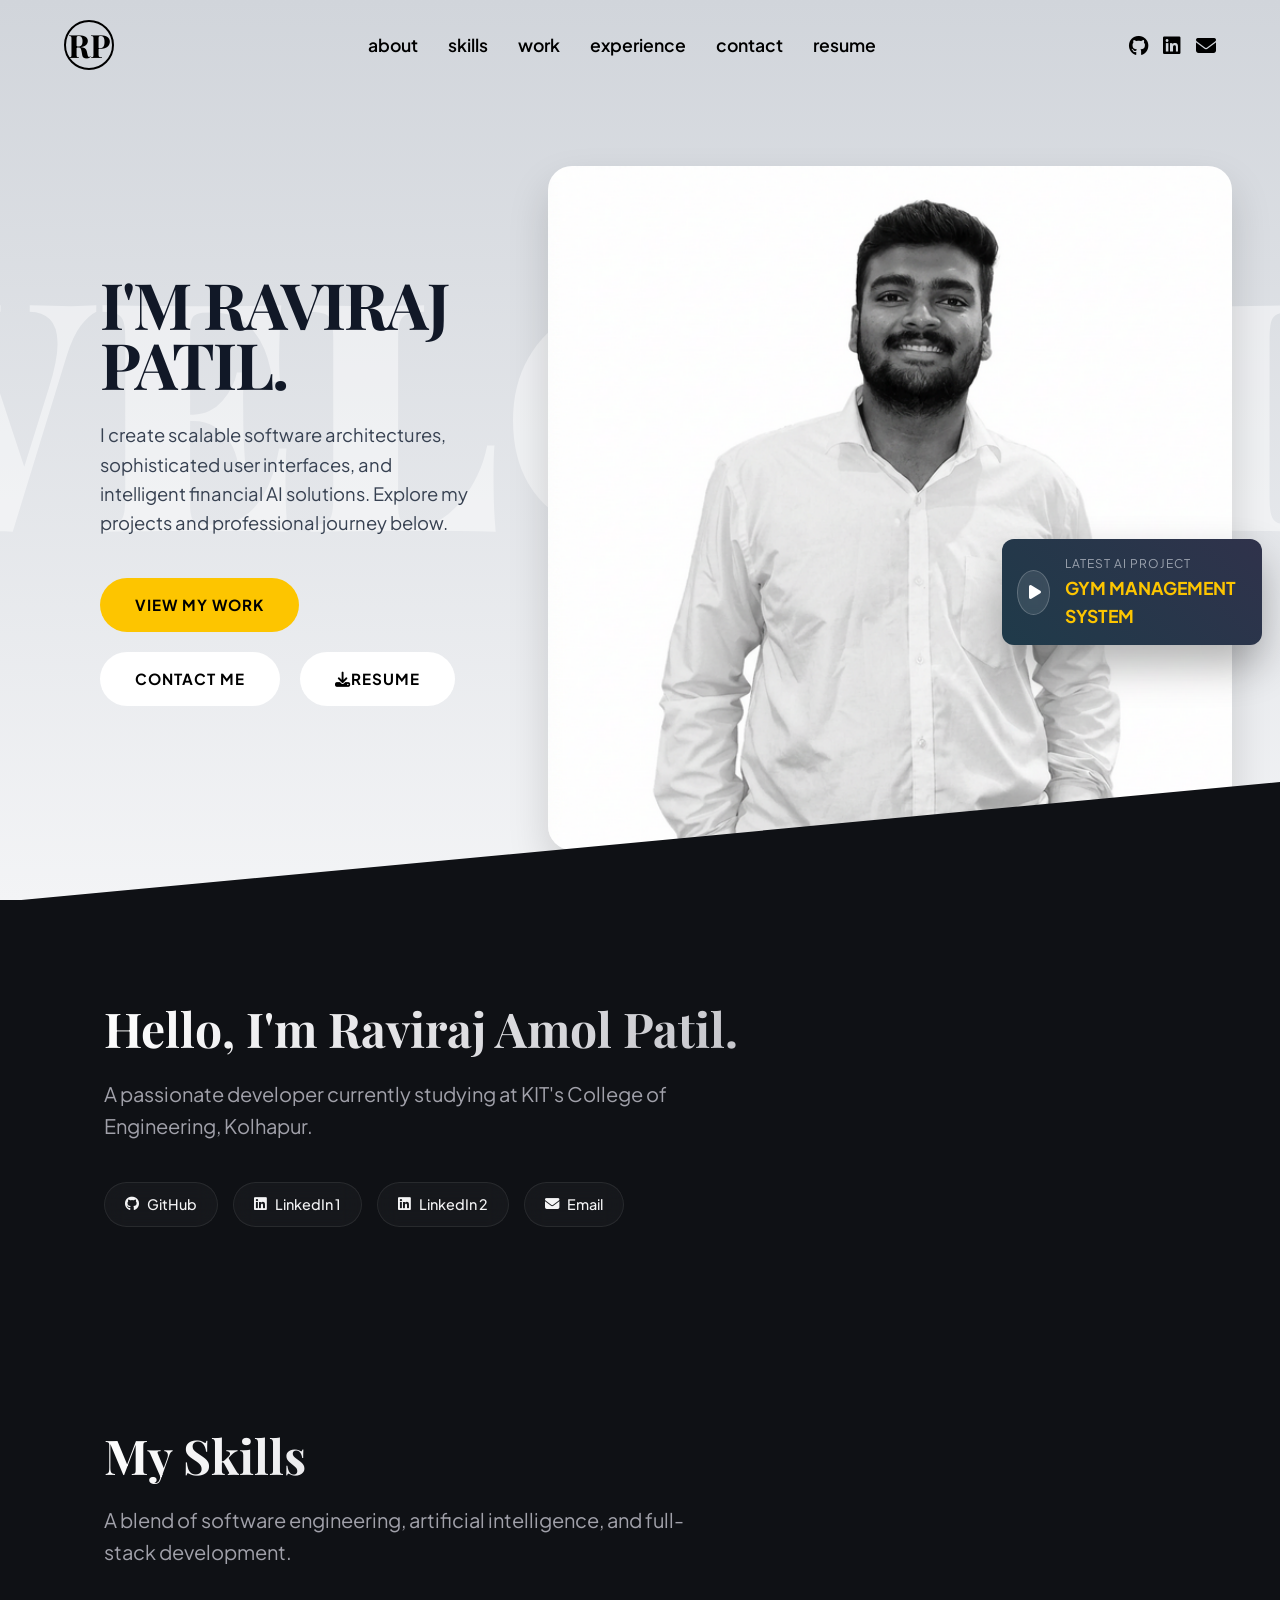
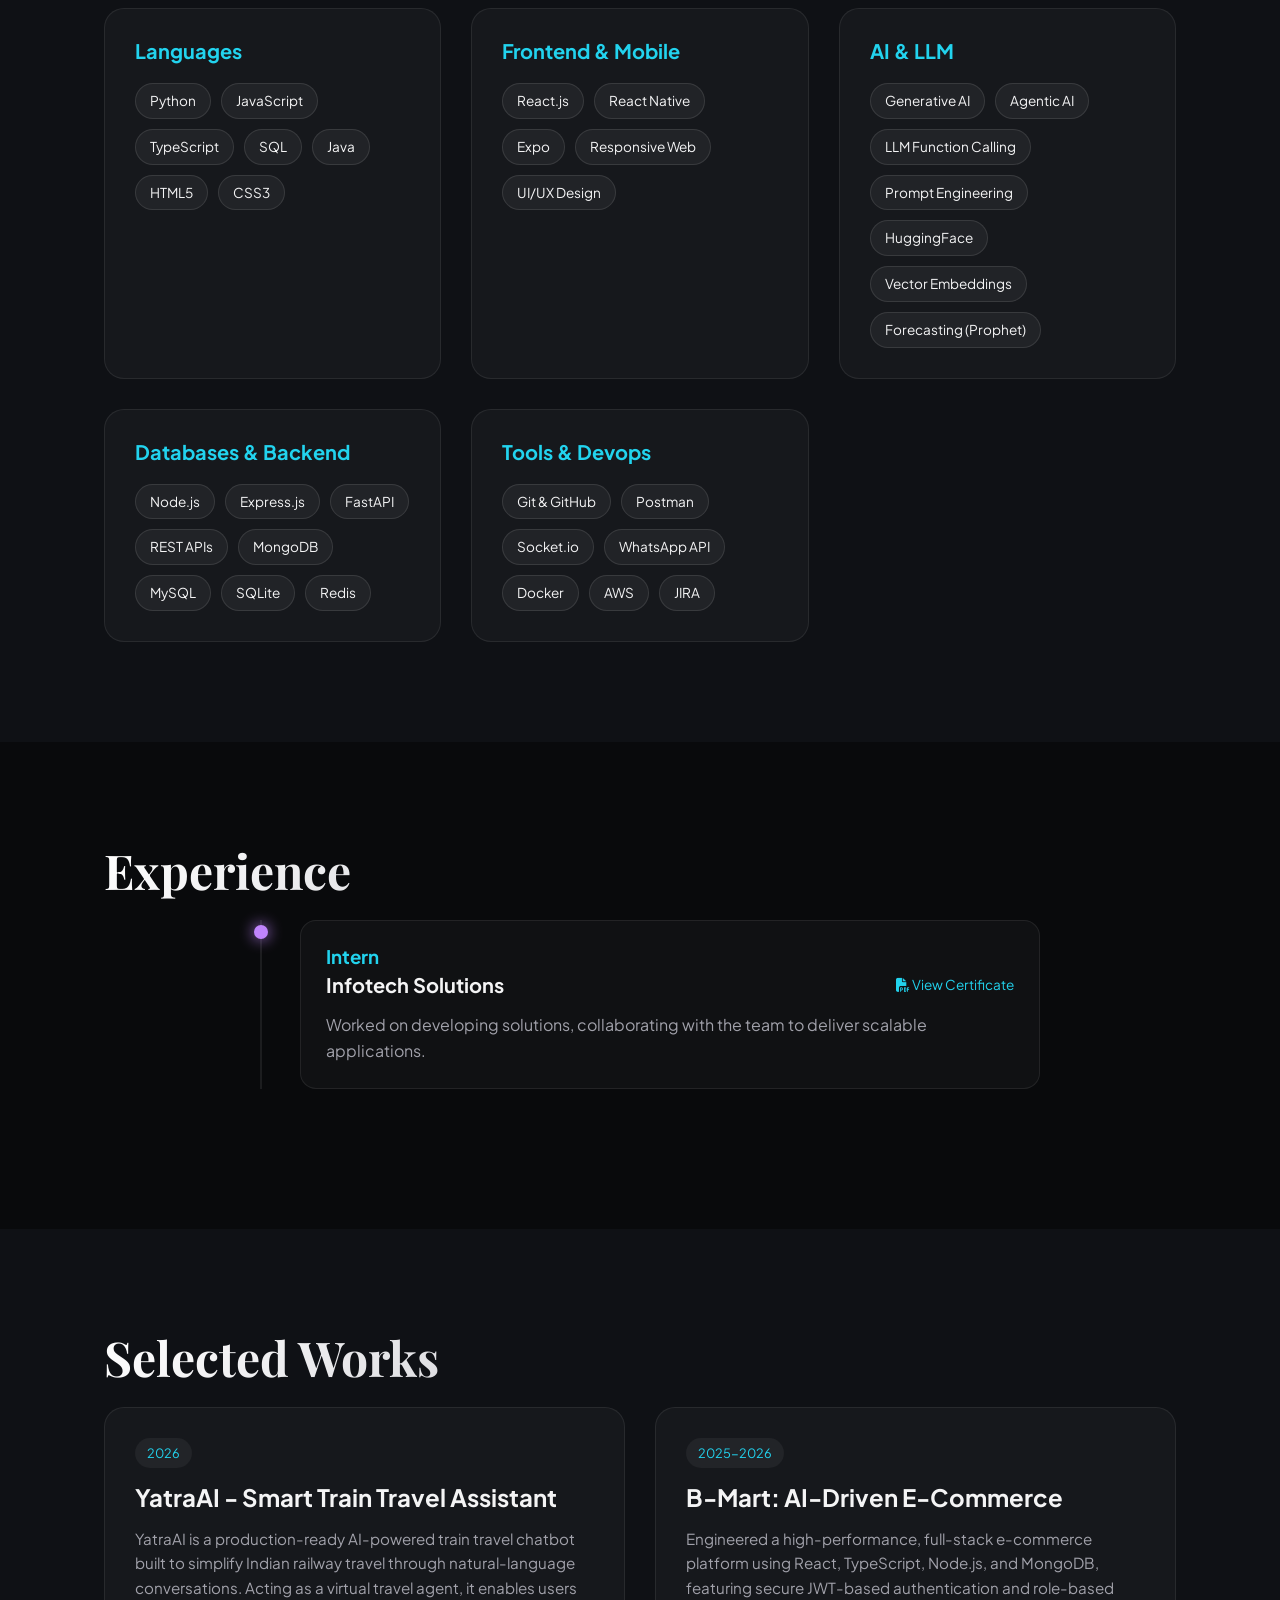
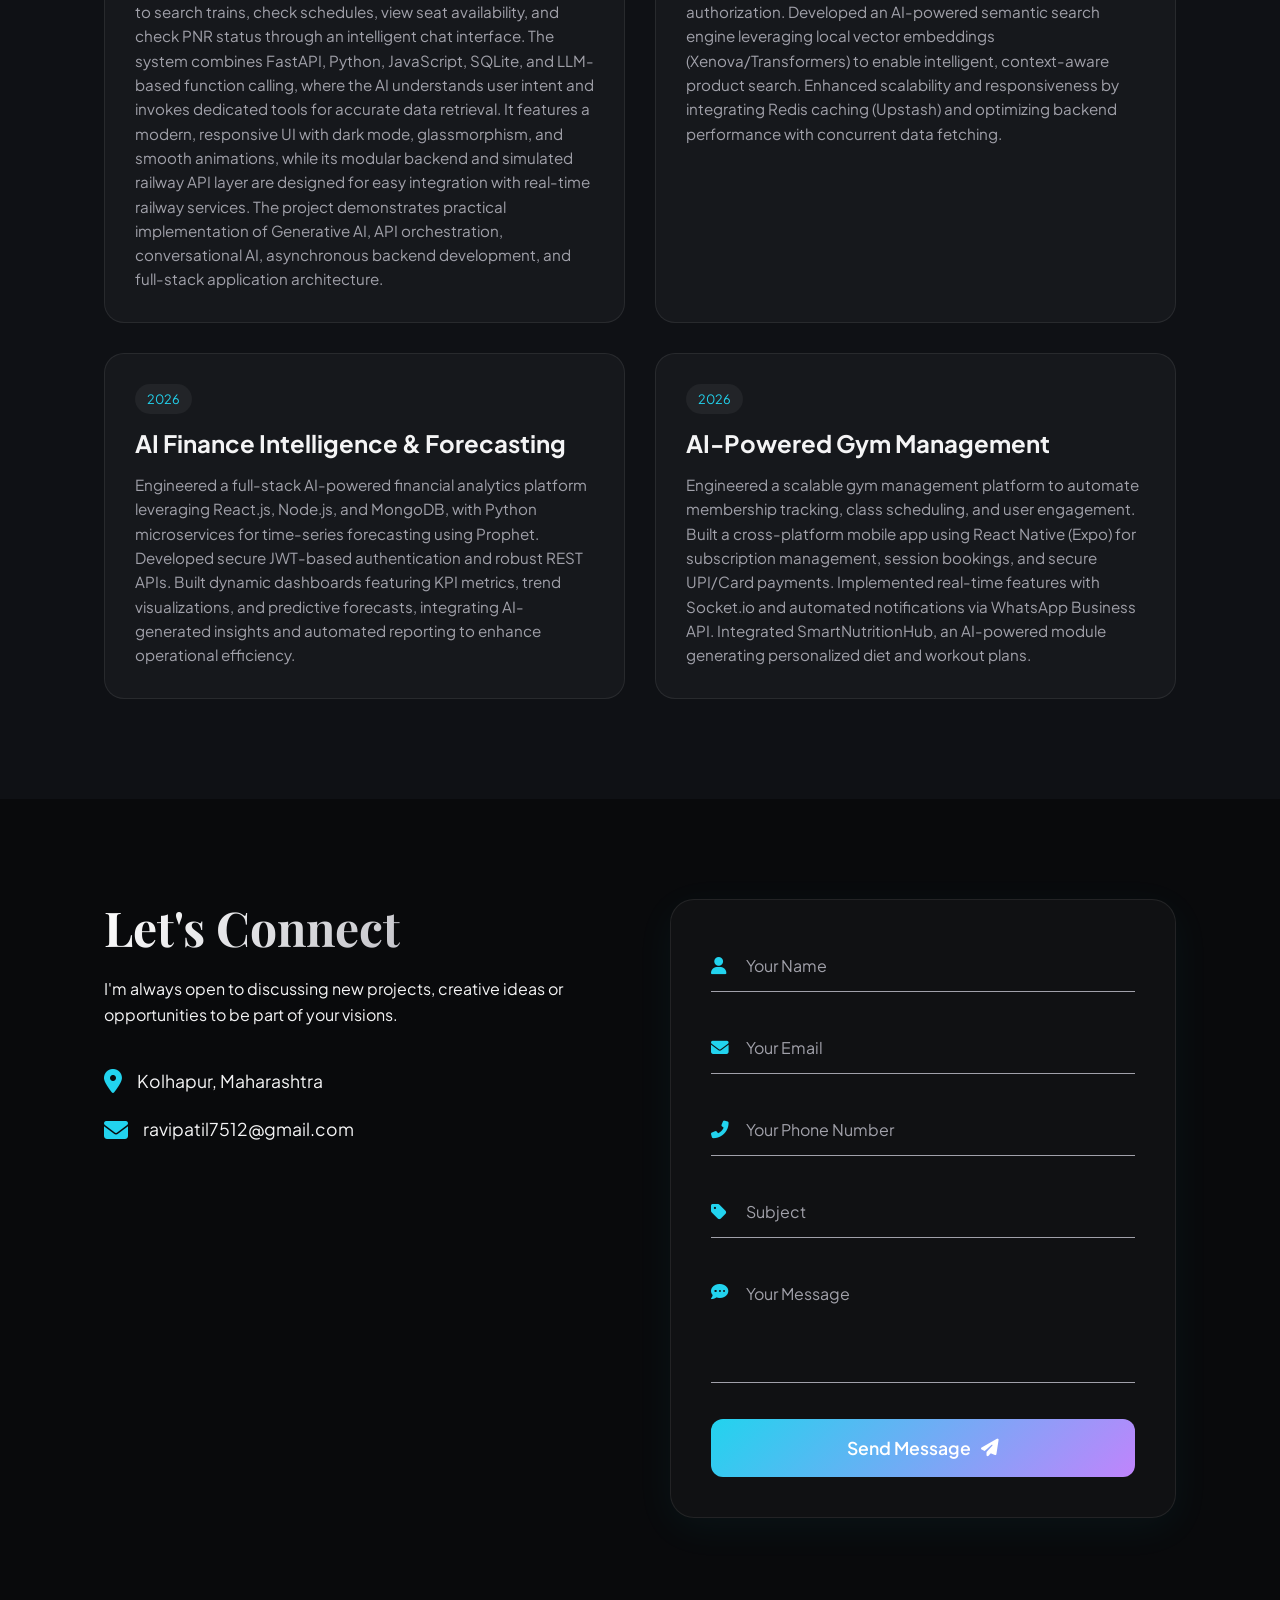
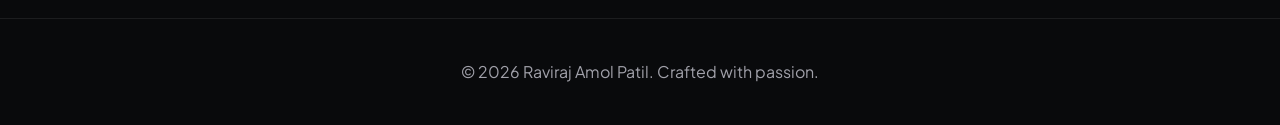
==== frontend/index.html @ 822db937 "Update skills section to align with current project technologies" ====
<!DOCTYPE html>
<html lang="en">

<head>
  <meta charset="UTF-8">
  <meta name="viewport" content="width=device-width, initial-scale=1.0">
  <title>Raviraj Amol Patil | Portfolio</title>

  <link rel="preconnect" href="https://fonts.googleapis.com">
  <link rel="preconnect" href="https://fonts.gstatic.com" crossorigin>
  <link
    href="https://fonts.googleapis.com/css2?family=Playfair+Display:ital,wght@0,400..900;1,400..900&family=Plus+Jakarta+Sans:ital,wght@0,200..800;1,200..800&display=swap"
    rel="stylesheet">
  <link rel="stylesheet" href="https://cdnjs.cloudflare.com/ajax/libs/font-awesome/6.4.0/css/all.min.css">
  <link rel="stylesheet" href="style.css">
</head>

<body>

  <!-- Navigation (Transparent to Dark) -->
  <nav class="navbar">
    <div class="logo">RP</div>
    <ul class="nav-links">
      <li><a href="#about">About</a></li>
      <li><a href="#skills">Skills</a></li>
      <li><a href="#projects">Work</a></li>
      <li><a href="#internships">Experience</a></li>
      <li><a href="#contact">Contact</a></li>
      <li><a href="RESUME latest.pdf" target="_blank" class="nav-resume-btn">Resume</a></li>
    </ul>
    <div class="social-icons-nav">
      <a href="https://github.com/ravipatil-9225" target="_blank"><i class="fab fa-github"></i></a>
      <a href="https://www.linkedin.com/in/ravi-patil-9734242b0/" target="_blank"><i class="fab fa-linkedin"></i></a>
      <a href="https://mail.google.com/mail/?view=cm&fs=1&to=ravipatil7512@gmail.com" target="_blank"><i
          class="fas fa-envelope"></i></a>
    </div>
  </nav>

  <!-- New Redesigned Hero Section -->
  <header class="hero-new" id="about">
    <div class="hero-bg-text">WELCOME</div>

    <div class="hero-content-wrapper">
      <div class="hero-text-content fade-up visible">
        <h1 class="main-title">I'M RAVIRAJ<br>PATIL.</h1>
        <p class="hero-desc">I create scalable software architectures, sophisticated user interfaces, and intelligent
          financial AI solutions. Explore my projects and professional journey below.</p>
        <div class="hero-buttons">
          <a href="#projects" class="btn btn-primary">VIEW MY WORK</a>
          <a href="#contact" class="btn btn-secondary">CONTACT ME</a>
          <a href="RESUME latest.pdf" target="_blank" class="btn btn-secondary"><i class="fas fa-download"></i> RESUME</a>
        </div>
      </div>

      <div class="hero-image-container fade-up visible">
        <div class="hero-portrait-wrapper">
          <img src="assets/hero-bw-cutout.png" alt="Raviraj Patil" class="hero-person">

          <!-- Floating Card -->
          <a href="#projects" class="floating-card">
            <div class="card-bg"></div>
            <div class="play-btn"><i class="fas fa-play"></i></div>
            <div class="card-text">
              <span class="card-subtitle">Latest AI Project</span>
              <span class="card-title">GYM MANAGEMENT SYSTEM</span>
            </div>
          </a>
        </div>
      </div>
    </div>

    <!-- Slanted Bottom Divider Transitioning to Dark Mode -->
    <div class="hero-divider"></div>
  </header>

  <!-- Main Content - Dark Mode -->
  <main class="main-content">

    <!-- Intro Section -->
    <section class="intro section">
      <div class="container">
        <h2 class="section-title">Hello, I'm Raviraj Amol Patil.</h2>
        <p class="section-subtitle">A passionate developer currently studying at KIT's College of Engineering, Kolhapur.
        </p>
        <div class="social-badges">
          <a href="https://github.com/ravipatil-9225" target="_blank" class="badge"><i class="fab fa-github"></i>
            GitHub</a>
          <a href="https://www.linkedin.com/in/ravi-patil-9734242b0/" target="_blank" class="badge"><i
              class="fab fa-linkedin"></i> LinkedIn 1</a>
          <a href="https://www.linkedin.com/in/ravi-patil-5570b3378/" target="_blank" class="badge"><i
              class="fab fa-linkedin"></i> LinkedIn 2</a>
          <a href="https://mail.google.com/mail/?view=cm&fs=1&to=ravipatil7512@gmail.com" target="_blank"
            class="badge"><i class="fas fa-envelope"></i> Email</a>
        </div>
      </div>
    </section>

    <!-- Skills Section -->
    <section id="skills" class="skills section">
      <div class="container">
        <h2 class="section-title">My Skills</h2>
        <p class="section-subtitle">A blend of software engineering, artificial intelligence, and full-stack
          development.</p>
        <div class="skills-grid">

          <div class="skill-category fade-up">
            <h3>Languages</h3>
            <div class="skill-tags">
              <span>Python</span>
              <span>JavaScript</span>
              <span>TypeScript</span>
              <span>SQL</span>
              <span>Java</span>
              <span>HTML5</span>
              <span>CSS3</span>
            </div>
          </div>

          <div class="skill-category fade-up">
            <h3>Frontend & Mobile</h3>
            <div class="skill-tags">
              <span>React.js</span>
              <span>React Native</span>
              <span>Expo</span>
              <span>Responsive Web</span>
              <span>UI/UX Design</span>
            </div>
          </div>

          <div class="skill-category fade-up">
            <h3>AI & LLM</h3>
            <div class="skill-tags">
              <span>Generative AI</span>
              <span>Agentic AI</span>
              <span>LLM Function Calling</span>
              <span>Prompt Engineering</span>
              <span>HuggingFace</span>
              <span>Vector Embeddings</span>
              <span>Forecasting (Prophet)</span>
            </div>
          </div>

          <div class="skill-category fade-up">
            <h3>Databases & Backend</h3>
            <div class="skill-tags">
              <span>Node.js</span>
              <span>Express.js</span>
              <span>FastAPI</span>
              <span>REST APIs</span>
              <span>MongoDB</span>
              <span>MySQL</span>
              <span>SQLite</span>
              <span>Redis</span>
            </div>
          </div>

          <div class="skill-category fade-up">
            <h3>Tools & Devops</h3>
            <div class="skill-tags">
              <span>Git & GitHub</span>
              <span>Postman</span>
              <span>Socket.io</span>
              <span>WhatsApp API</span>
              <span>Docker</span>
              <span>AWS</span>
              <span>JIRA</span>
            </div>
          </div>

        </div>
      </div>
    </section>

    <!-- Experience / Internships Section -->
    <section id="internships" class="internships section bg-darker">
      <div class="container">
        <h2 class="section-title">Experience</h2>
        <div class="timeline">
          <div class="timeline-item">
            <div class="timeline-dot"></div>
            <div class="timeline-content" onclick="window.open('certificate1.pdf', '_blank')" style="cursor: pointer;"
              title="View Certificate">
              <h3>Intern</h3>
              <h4 style="display: flex; justify-content: space-between; align-items: center;">
                Infotech Solutions
                <span style="font-size: 0.85rem; color: var(--accent-cyan); font-weight: normal;"><i
                    class="fas fa-file-pdf"></i> View Certificate</span>
              </h4>
              <p>Worked on developing solutions, collaborating with the team to deliver scalable applications.</p>
            </div>
          </div>
        </div>
      </div>
    </section>

    <!-- Projects Section -->
    <section id="projects" class="projects section">
      <div class="container">
        <h2 class="section-title">Selected Works</h2>
        <div class="project-grid">

          <!-- Project 1 -->
          <a href="https://github.com/ravipatil-9225/Travel-Management-IRSTC" target="_blank" class="project-card fade-up">
            <div class="project-content">
              <span class="project-year">2026</span>
              <h3>YatraAI - Smart Train Travel Assistant</h3>
              <p>YatraAI is a production-ready AI-powered train travel chatbot built to simplify Indian railway travel through natural-language conversations. Acting as a virtual travel agent, it enables users to search trains, check schedules, view seat availability, and check PNR status through an intelligent chat interface. The system combines FastAPI, Python, JavaScript, SQLite, and LLM-based function calling, where the AI understands user intent and invokes dedicated tools for accurate data retrieval. It features a modern, responsive UI with dark mode, glassmorphism, and smooth animations, while its modular backend and simulated railway API layer are designed for easy integration with real-time railway services. The project demonstrates practical implementation of Generative AI, API orchestration, conversational AI, asynchronous backend development, and full-stack application architecture.</p>
            </div>
          </a>

          <!-- Project 2 -->
          <a href="https://github.com/uddhav1001/B-Mart" target="_blank" class="project-card fade-up">
            <div class="project-content">
              <span class="project-year">2025-2026</span>
              <h3>B-Mart: AI-Driven E-Commerce</h3>
              <p>Engineered a high-performance, full-stack e-commerce platform using React, TypeScript, Node.js, and
                MongoDB, featuring secure JWT-based authentication and role-based authorization. Developed an AI-powered
                semantic search engine leveraging local vector embeddings (Xenova/Transformers) to enable intelligent,
                context-aware product search. Enhanced scalability and responsiveness by integrating Redis caching
                (Upstash) and optimizing backend performance with concurrent data fetching.</p>
            </div>
          </a>

          <!-- Project 3 -->
          <a href="https://github.com/uddhav1001/AI-Finance-Intelligence-Revenue-Forecasting-Platform" target="_blank" class="project-card fade-up">
            <div class="project-content">
              <span class="project-year">2026</span>
              <h3>AI Finance Intelligence & Forecasting</h3>
              <p>Engineered a full-stack AI-powered financial analytics platform leveraging React.js, Node.js, and
                MongoDB, with Python microservices for time-series forecasting using Prophet. Developed secure JWT-based
                authentication and robust REST APIs. Built dynamic dashboards featuring KPI metrics, trend
                visualizations, and predictive forecasts, integrating AI-generated insights and automated reporting to
                enhance operational efficiency.</p>
            </div>
          </a>

          <!-- Project 4 -->
          <a href="https://github.com/ravipatil-9225/gymwebsite" target="_blank" class="project-card fade-up">
            <div class="project-content">
              <span class="project-year">2026</span>
              <h3>AI-Powered Gym Management</h3>
              <p>Engineered a scalable gym management platform to automate membership tracking, class scheduling, and
                user engagement. Built a cross-platform mobile app using React Native (Expo) for subscription
                management, session bookings, and secure UPI/Card payments. Implemented real-time features with
                Socket.io and automated notifications via WhatsApp Business API. Integrated SmartNutritionHub, an
                AI-powered module generating personalized diet and workout plans.</p>
            </div>
          </a>

        </div>
      </div>
    </section>

    <!-- Contact Section -->
    <section id="contact" class="contact section bg-darker">
      <div class="container">
        <div class="contact-wrapper">
          <div class="contact-info">
            <h2 class="section-title">Let's Connect</h2>
            <p>I'm always open to discussing new projects, creative ideas or opportunities to be part of your visions.
            </p>

            <div class="contact-details">
              <div class="detail-item">
                <i class="fas fa-map-marker-alt"></i>
                <span>Kolhapur, Maharashtra</span>
              </div>
              <div class="detail-item">
                <i class="fas fa-envelope"></i>
                <a href="https://mail.google.com/mail/?view=cm&fs=1&to=ravipatil7512@gmail.com"
                  target="_blank">ravipatil7512@gmail.com</a>
              </div>
            </div>
          </div>

          <div class="contact-form-container">
            <form id="contactForm" class="glass-form">
              <div class="input-group">
                <i class="fas fa-user input-icon"></i>
                <input type="text" id="name" name="name" required placeholder="Your Name">
                <label for="name">Your Name</label>
              </div>
              <div class="input-group">
                <i class="fas fa-envelope input-icon"></i>
                <input type="email" id="email" name="email" required placeholder="Your Email">
                <label for="email">Your Email</label>
              </div>
              <div class="input-group">
                <i class="fas fa-phone-alt input-icon"></i>
                <input type="tel" id="phone" name="phone" required placeholder="Your Phone Number">
                <label for="phone">Your Phone Number</label>
              </div>
              <div class="input-group">
                <i class="fas fa-tag input-icon"></i>
                <input type="text" id="subject" name="subject" required placeholder="Subject">
                <label for="subject">Subject</label>
              </div>
              <div class="input-group">
                <i class="fas fa-comment-dots input-icon" style="top: 15px; transform: none;"></i>
                <textarea id="message" name="message" rows="4" required placeholder="Your Message"></textarea>
                <label for="message">Your Message</label>
              </div>
              <!-- 
              <div class="input-group" style="padding-top: 10px;">
                <i class="fas fa-paperclip input-icon" style="top: 25px;"></i>
                <input type="file" id="attachment" name="attachment" accept=".pdf,.doc,.docx" style="padding-top: 5px; cursor: pointer;">
                <label for="attachment" style="opacity: 1; top: -10px; font-size: 0.85rem; color: var(--accent-cyan);">Attach Resume / Document (Optional)</label>
              </div>
              -->
              <button type="submit" class="submit-btn" id="submitBtn">
                <span>Send Message</span>
                <i class="fas fa-paper-plane"></i>
              </button>
              <div id="formStatus" class="form-status"></div>
            </form>
          </div>
        </div>
      </div>
    </section>

  </main>

  <footer class="footer">
    <div class="container text-center">
      <p>&copy; 2026 Raviraj Amol Patil. Crafted with passion.</p>
    </div>
  </footer>

  <script src="script.js"></script>
</body>

</html>
---- frontend/style.css ----
/* Variables & Theming */
:root {
  --bg-dark: #0f1115;
  --bg-darker: #090a0c;
  --text-light: #f4f4f5;
  --text-muted: #a1a1aa;
  --accent-cyan: #22d3ee;
  --accent-purple: #c084fc;
  --glass-bg: rgba(255, 255, 255, 0.03);
  --glass-border: rgba(255, 255, 255, 0.08);

  --font-logo: 'Playfair Display', serif;
  --font-body: 'Plus Jakarta Sans', sans-serif;
  --accent-yellow: #fdc500;
}

* {
  margin: 0;
  padding: 0;
  box-sizing: border-box;
}

html {
  scroll-behavior: smooth;
}

body {
  font-family: var(--font-body);
  background-color: var(--bg-dark);
  /* Ensure background is dark after hero */
  color: var(--text-light);
  overflow-x: hidden;
  line-height: 1.6;
}

/* Typography */
h1,
h2,
h3,
h4,
h5,
h6 {
  font-weight: 700;
  line-height: 1.2;
}

a {
  text-decoration: none;
  color: inherit;
}

.container {
  max-width: 1200px;
  margin: 0 auto;
  padding: 0 5%;
}

.section {
  padding: 100px 0;
}

.section-title {
  font-family: var(--font-logo);
  font-size: 3rem;
  margin-bottom: 20px;
  background: linear-gradient(135deg, #fff 0%, #a1a1aa 100%);
  background-clip: text;
  -webkit-background-clip: text;
  -webkit-text-fill-color: transparent;
}

.section-subtitle {
  font-size: 1.25rem;
  color: var(--text-muted);
  max-width: 600px;
  margin-bottom: 40px;
}

/* Navbar */
.navbar {
  position: fixed;
  top: 0;
  width: 100%;
  display: flex;
  justify-content: space-between;
  align-items: center;
  padding: 20px 5%;
  background: transparent;
  z-index: 1000;
  transition: all 0.3s ease;
}

.navbar.dark-nav {
  background: rgba(15, 17, 21, 0.9);
  backdrop-filter: blur(10px);
  border-bottom: 1px solid var(--glass-border);
}

.navbar.dark-nav * {
  color: var(--text-light) !important;
}

.logo {
  font-family: var(--font-logo);
  font-size: 2rem;
  font-weight: 700;
  color: #000;
  display: flex;
  align-items: center;
  justify-content: center;
  width: 50px;
  height: 50px;
  border-radius: 50%;
  border: 2px solid #000;
  transition: all 0.3s ease;
}

.navbar.dark-nav .logo {
  border-color: #fff;
}

.nav-links {
  display: flex;
  list-style: none;
  gap: 30px;
}

.nav-links li a {
  color: #000;
  font-weight: 600;
  text-transform: lowercase;
  font-size: 1.1rem;
  position: relative;
  transition: color 0.3s;
}

.nav-links li a::after {
  content: '';
  position: absolute;
  width: 0;
  height: 2px;
  bottom: -5px;
  left: 0;
  background-color: var(--accent-cyan);
  transition: width 0.3s ease;
}

.nav-links li a:hover::after {
  width: 100%;
}

.social-icons-nav {
  display: flex;
  gap: 15px;
}

.social-icons-nav a {
  color: #000;
  font-size: 1.25rem;
  transition: transform 0.3s, color 0.3s;
}

.social-icons-nav a:hover {
  transform: translateY(-3px);
  color: var(--accent-cyan);
}

/* New Redesigned Hero Section */
.hero-new {
  position: relative;
  min-height: 100vh;
  width: 100%;
  background: linear-gradient(to bottom, #d1d5db, #f3f4f6);
  overflow: hidden;
  display: flex;
  align-items: center;
  justify-content: center;
  padding-top: 80px;
}

.hero-bg-text {
  position: absolute;
  top: 50%;
  left: 50%;
  transform: translate(-50%, -60%);
  font-size: clamp(8rem, 25vw, 25rem);
  font-weight: 900;
  color: rgba(255, 255, 255, 0.45);
  font-family: var(--font-logo);
  white-space: nowrap;
  z-index: 1;
  pointer-events: none;
  user-select: none;
}

.hero-content-wrapper {
  position: relative;
  z-index: 2;
  display: flex;
  align-items: center;
  justify-content: space-between;
  max-width: 1200px;
  width: 100%;
  margin: 0 auto;
  min-height: 80vh;
}

.hero-text-content {
  flex: 1;
  max-width: 500px;
  padding: 0 5%;
  position: relative;
  z-index: 4;
}

.main-title {
  font-family: var(--font-logo);
  font-size: clamp(3rem, 5vw, 5.5rem);
  color: #111827;
  line-height: 0.95;
  margin-bottom: 25px;
  letter-spacing: -2px;
}

.hero-desc {
  font-size: 1.15rem;
  color: #374151;
  margin-bottom: 40px;
  line-height: 1.6;
}

.hero-buttons {
  display: flex;
  gap: 20px;
  flex-wrap: wrap;
}

.btn {
  padding: 15px 35px;
  border-radius: 30px;
  font-weight: 700;
  font-size: 0.95rem;
  text-transform: uppercase;
  letter-spacing: 1px;
  transition: all 0.3s ease;
  cursor: pointer;
  display: inline-flex;
  align-items: center;
  justify-content: center;
}

.btn-primary {
  background: var(--accent-yellow);
  color: #000;
  border: none;
}

.btn-primary:hover {
  transform: translateY(-3px);
  box-shadow: 0 10px 20px rgba(253, 197, 0, 0.3);
}

.btn-secondary {
  background: #fff;
  color: #000;
  border: none;
}

.btn-secondary:hover {
  transform: translateY(-3px);
  box-shadow: 0 10px 20px rgba(0, 0, 0, 0.1);
}

.hero-image-container {
  flex: 1;
  position: relative;
  height: 80vh;
  display: flex;
  align-items: flex-end;
  justify-content: center;
}

.hero-person {
  height: 100%;
  width: auto;
  object-fit: contain;
  border-radius: 24px;
  box-shadow: 0 20px 40px rgba(0, 0, 0, 0.15);
  display: block;
}

.hero-portrait-wrapper {
  position: relative;
  height: 95%;
  display: flex;
  align-items: flex-end;
  justify-content: center;
}

/* Floating Card */
.floating-card {
  position: absolute;
  right: -30px;
  bottom: 30%;
  background: #1f2937;
  border-radius: 12px;
  padding: 15px 20px 15px 15px;
  display: flex;
  align-items: center;
  gap: 15px;
  color: #fff;
  box-shadow: 0 20px 40px rgba(0, 0, 0, 0.3);
  transition: all 0.3s ease;
  overflow: hidden;
  z-index: 5;
  max-width: 260px;
}

.floating-card:hover {
  transform: scale(1.05) translateX(5px);
}

.card-bg {
  position: absolute;
  top: 0;
  left: 0;
  right: 0;
  bottom: 0;
  background: linear-gradient(45deg, rgba(34, 211, 238, 0.1), rgba(192, 132, 252, 0.1));
  z-index: -1;
}

.play-btn {
  width: 45px;
  height: 45px;
  background: rgba(255, 255, 255, 0.1);
  border-radius: 50%;
  display: flex;
  align-items: center;
  justify-content: center;
  backdrop-filter: blur(5px);
  border: 1px solid rgba(255, 255, 255, 0.2);
}

.play-btn i {
  color: #fff;
  font-size: 16px;
  margin-left: 3px;
}

.card-text {
  display: flex;
  flex-direction: column;
}

.card-subtitle {
  font-size: 0.75rem;
  color: #9ca3af;
  text-transform: uppercase;
  letter-spacing: 1px;
}

.card-title {
  font-size: 1.1rem;
  font-weight: 700;
  color: var(--accent-yellow);
}

/* Slanted Divider Transition to Dark Mode */
.hero-divider {
  position: absolute;
  bottom: -2px;
  /* Pull down slightly to hide seam */
  left: 0;
  width: 100%;
  height: 150px;
  background: var(--bg-dark);
  clip-path: polygon(0 100%, 100% 20%, 100% 100%);
  z-index: 10;
}

/* Main Content Area */
.main-content {
  background: var(--bg-dark);
  position: relative;
  z-index: 10;
}

.bg-darker {
  background: var(--bg-darker);
}

/* Badges */
.social-badges {
  display: flex;
  flex-wrap: wrap;
  gap: 15px;
  margin-top: 30px;
}

.badge {
  display: inline-flex;
  align-items: center;
  gap: 8px;
  padding: 10px 20px;
  background: var(--glass-bg);
  border: 1px solid var(--glass-border);
  border-radius: 30px;
  font-size: 0.9rem;
  font-weight: 500;
  transition: all 0.3s ease;
  backdrop-filter: blur(10px);
}

.badge:hover {
  background: rgba(255, 255, 255, 0.1);
  transform: translateY(-3px);
  border-color: var(--accent-cyan);
  box-shadow: 0 10px 20px rgba(34, 211, 238, 0.1);
}

/* Skills Section */
.skills-grid {
  display: grid;
  grid-template-columns: repeat(auto-fill, minmax(250px, 1fr));
  gap: 30px;
}

.skill-category {
  background: var(--glass-bg);
  border: 1px solid var(--glass-border);
  padding: 30px;
  border-radius: 20px;
  transition: all 0.3s ease;
}

.skill-category:hover {
  transform: translateY(-5px);
  border-color: var(--accent-cyan);
  box-shadow: 0 10px 30px rgba(34, 211, 238, 0.1);
}

.skill-category h3 {
  font-size: 1.25rem;
  color: var(--accent-cyan);
  margin-bottom: 20px;
}

.skill-tags {
  display: flex;
  flex-wrap: wrap;
  gap: 10px;
}

.skill-tags span {
  background: rgba(255, 255, 255, 0.05);
  border: 1px solid rgba(255, 255, 255, 0.1);
  padding: 6px 14px;
  border-radius: 20px;
  font-size: 0.85rem;
  color: var(--text-light);
  transition: all 0.3s ease;
}

.skill-tags span:hover {
  background: var(--accent-cyan);
  color: #000;
  border-color: var(--accent-cyan);
}

/* Timeline */
.timeline {
  position: relative;
  max-width: 800px;
  margin: 0 auto;
}

.timeline::before {
  content: '';
  position: absolute;
  top: 0;
  bottom: 0;
  left: 20px;
  width: 2px;
  background: var(--glass-border);
}

.timeline-item {
  position: relative;
  margin-bottom: 40px;
  padding-left: 60px;
}

.timeline-dot {
  position: absolute;
  top: 5px;
  left: 14px;
  width: 14px;
  height: 14px;
  border-radius: 50%;
  background: var(--accent-purple);
  box-shadow: 0 0 15px var(--accent-purple);
}

.timeline-content {
  background: var(--glass-bg);
  border: 1px solid var(--glass-border);
  padding: 25px;
  border-radius: 16px;
  transition: transform 0.3s ease;
}

.timeline-content:hover {
  transform: translateX(10px);
  border-color: var(--accent-purple);
}

.timeline-content h3 {
  color: var(--accent-cyan);
  margin-bottom: 5px;
}

.timeline-content h4 {
  color: var(--text-light);
  margin-bottom: 15px;
  font-size: 1.25rem;
}

.timeline-content p {
  color: var(--text-muted);
}

/* Project Grid */
.project-grid {
  display: grid;
  grid-template-columns: repeat(auto-fill, minmax(350px, 1fr));
  gap: 30px;
}

.project-card {
  display: block;
  background: var(--glass-bg);
  border: 1px solid var(--glass-border);
  border-radius: 20px;
  padding: 30px;
  transition: all 0.4s ease;
  cursor: pointer;
  position: relative;
  overflow: hidden;
}

.project-card::before {
  content: '';
  position: absolute;
  top: 0;
  left: 0;
  width: 100%;
  height: 100%;
  background: radial-gradient(circle at top right, rgba(34, 211, 238, 0.1), transparent 50%);
  opacity: 0;
  transition: opacity 0.4s ease;
}

.project-card:hover {
  transform: translateY(-10px);
  border-color: var(--accent-cyan);
  box-shadow: 0 20px 40px rgba(0, 0, 0, 0.3);
}

.project-card:hover::before {
  opacity: 1;
}

.project-year {
  display: inline-block;
  padding: 5px 12px;
  background: rgba(255, 255, 255, 0.05);
  border-radius: 20px;
  font-size: 0.8rem;
  color: var(--accent-cyan);
  margin-bottom: 15px;
}

.project-card h3 {
  font-size: 1.5rem;
  margin-bottom: 15px;
}

.project-card p {
  color: var(--text-muted);
  font-size: 0.95rem;
}

/* Contact Form */
.contact-wrapper {
  display: grid;
  grid-template-columns: 1fr 1fr;
  gap: 60px;
}

.contact-details {
  margin-top: 40px;
}

.detail-item {
  display: flex;
  align-items: center;
  gap: 15px;
  margin-bottom: 20px;
  font-size: 1.1rem;
}

.detail-item i {
  color: var(--accent-cyan);
  font-size: 1.5rem;
}

.glass-form {
  background: var(--glass-bg);
  border: 1px solid var(--glass-border);
  padding: 40px;
  border-radius: 24px;
  box-shadow: 0 10px 40px rgba(34, 211, 238, 0.05);
  transition: all 0.3s ease;
}

.glass-form:hover {
  box-shadow: 0 10px 40px rgba(34, 211, 238, 0.15);
  border-color: rgba(34, 211, 238, 0.2);
}

.input-group {
  position: relative;
  margin-bottom: 30px;
}

.input-group input,
.input-group textarea {
  width: 100%;
  padding: 15px 0 15px 35px;
  background: transparent;
  border: none;
  border-bottom: 1px solid var(--text-muted);
  color: var(--text-light);
  font-size: 1rem;
  font-family: var(--font-body);
  transition: all 0.3s ease;
  resize: none;
}

.input-icon {
  position: absolute;
  top: 50%;
  left: 0;
  transform: translateY(-50%);
  color: var(--accent-cyan);
  font-size: 1.1rem;
  transition: all 0.3s ease;
}

.input-group:focus-within .input-icon {
  color: var(--accent-purple);
  transform: translateY(-50%) scale(1.1);
}

.input-group input:focus,
.input-group textarea:focus {
  outline: none;
  border-color: var(--accent-cyan);
}

.input-group label {
  position: absolute;
  top: 15px;
  left: 0;
  color: var(--text-muted);
  background: transparent;
  transition: all 0.3s ease;
  pointer-events: none;
  opacity: 0;
  /* Hidden by default if using placeholder */
}

/* Simplified form behavior using placeholders for styling focus state differences */
.input-group input::placeholder,
.input-group textarea::placeholder {
  color: var(--text-muted);
}

.input-group input:focus::placeholder,
.input-group textarea:focus::placeholder {
  color: transparent;
}


.submit-btn {
  width: 100%;
  padding: 18px;
  background: linear-gradient(135deg, var(--accent-cyan), var(--accent-purple));
  color: #fff;
  border: none;
  border-radius: 12px;
  font-size: 1.1rem;
  font-weight: 600;
  cursor: pointer;
  display: flex;
  justify-content: center;
  align-items: center;
  gap: 10px;
  transition: all 0.3s ease;
  font-family: var(--font-body);
}

.submit-btn:hover {
  transform: translateY(-3px);
  box-shadow: 0 15px 30px rgba(192, 132, 252, 0.3);
}

.submit-btn i {
  transition: transform 0.3s;
}

.submit-btn:hover i {
  transform: translateX(5px) translateY(-5px);
}

.form-status {
  margin-top: 15px;
  text-align: center;
  font-weight: 500;
  border-radius: 8px;
  padding: 10px;
  display: none;
}

.form-status.success {
  display: block;
  background: rgba(16, 185, 129, 0.1);
  color: #10b981;
  border: 1px solid rgba(16, 185, 129, 0.2);
}

.form-status.error {
  display: block;
  background: rgba(239, 68, 68, 0.1);
  color: #ef4444;
  border: 1px solid rgba(239, 68, 68, 0.2);
}

.footer {
  background: var(--bg-darker);
  padding: 40px 0;
  border-top: 1px solid var(--glass-border);
  color: var(--text-muted);
  text-align: center;
}

/* Animations & Responsive */
.fade-up {
  opacity: 0;
  transform: translateY(30px);
  transition: opacity 0.6s ease, transform 0.6s ease;
}

.fade-up.visible {
  opacity: 1;
  transform: translateY(0);
}

@media (max-width: 1200px) {
  .floating-card {
    right: 10px;
  }
}

@media (max-width: 900px) {
  .hero-content-wrapper {
    flex-direction: column;
    text-align: center;
    padding: 40px 5% 100px 5%;
    gap: 40px;
    min-height: auto;
  }

  .hero-text-content {
    max-width: 100%;
    padding: 0;
    display: flex;
    flex-direction: column;
    align-items: center;
  }

  .hero-desc {
    margin-bottom: 25px;
  }

  .hero-buttons {
    justify-content: center;
  }

  .hero-image-container {
    width: 100%;
    height: 50vh;
    min-height: 400px;
    display: flex;
    justify-content: center;
  }

  .hero-portrait-wrapper {
    height: 100%;
  }

  .floating-card {
    right: 10px;
    bottom: 15%;
  }
}

@media (max-width: 480px) {
  .floating-card {
    left: 50%;
    right: auto;
    bottom: 10%;
    transform: translateX(-50%);
    width: 90%;
    max-width: 280px;
  }
  .floating-card:hover {
    transform: scale(1.05) translateX(-50%);
  }
}

@media (max-width: 900px) {
  .contact-wrapper {
    grid-template-columns: 1fr;
  }
}
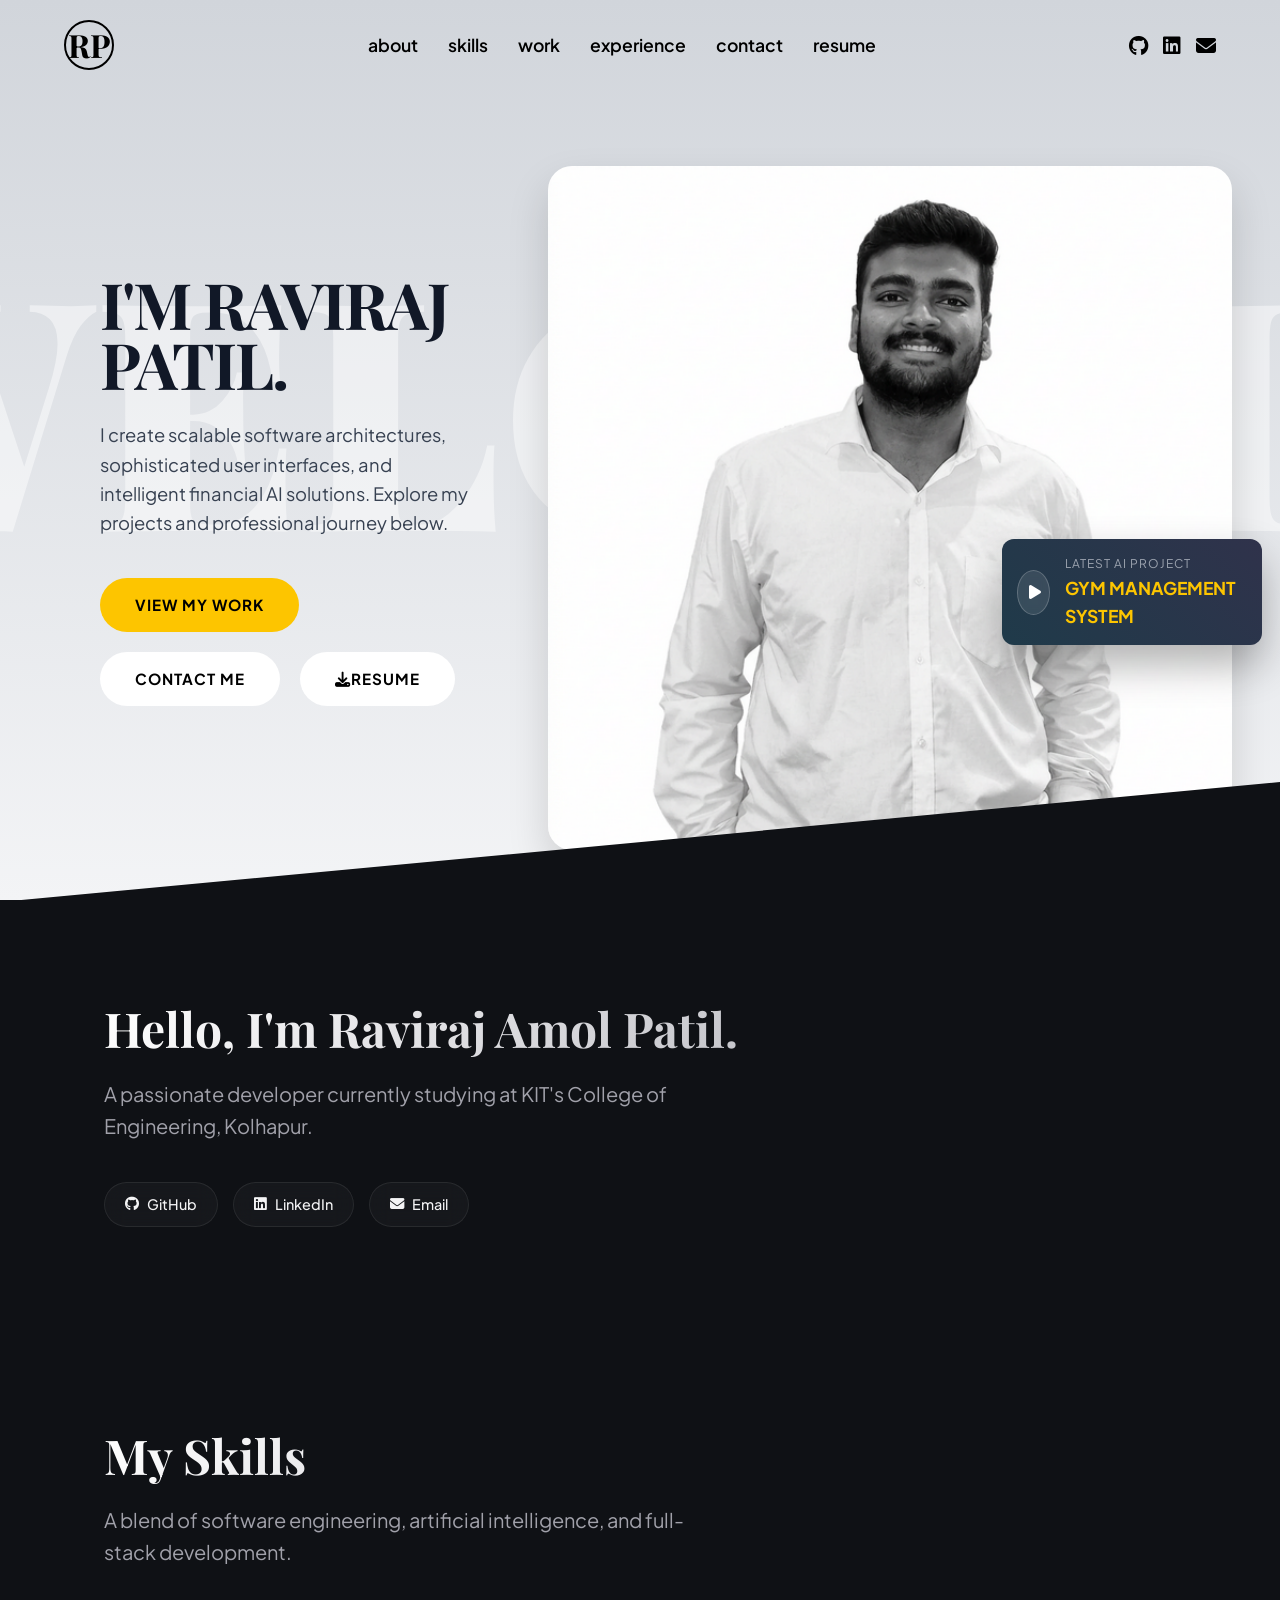
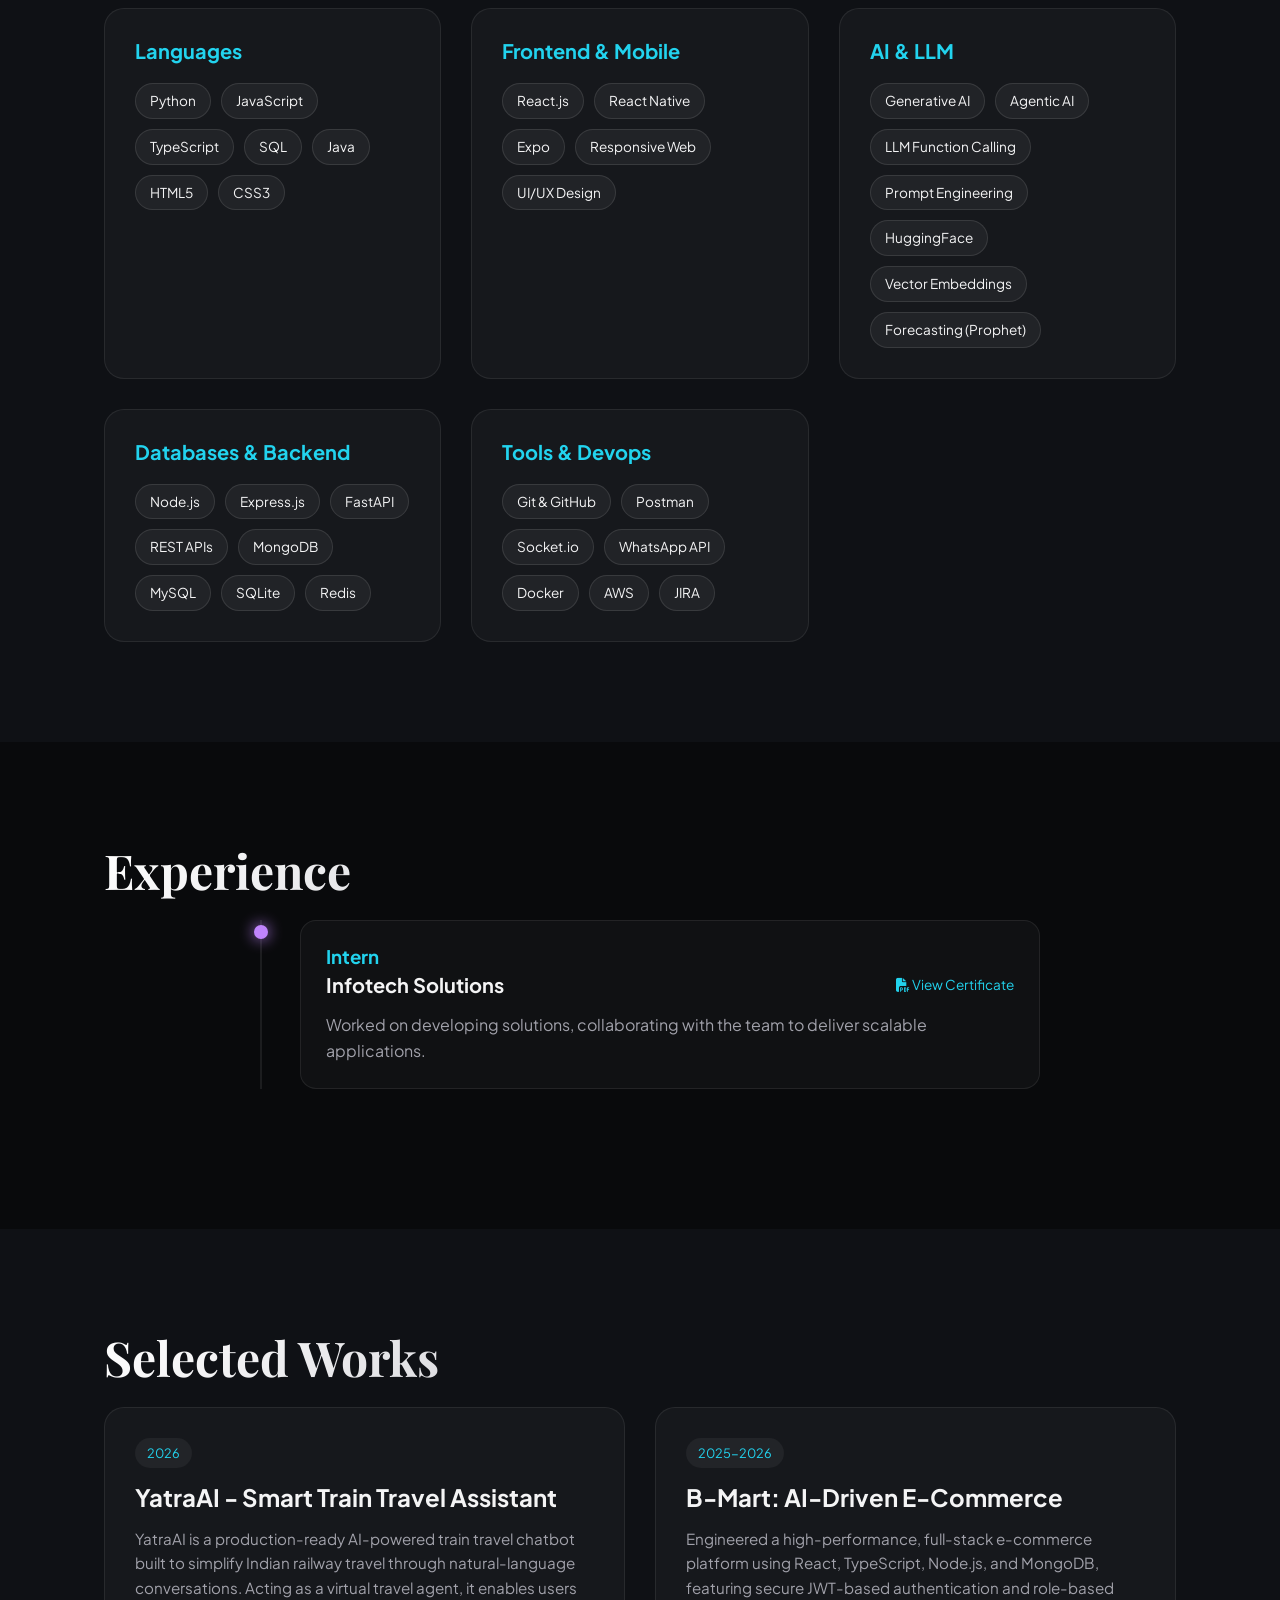
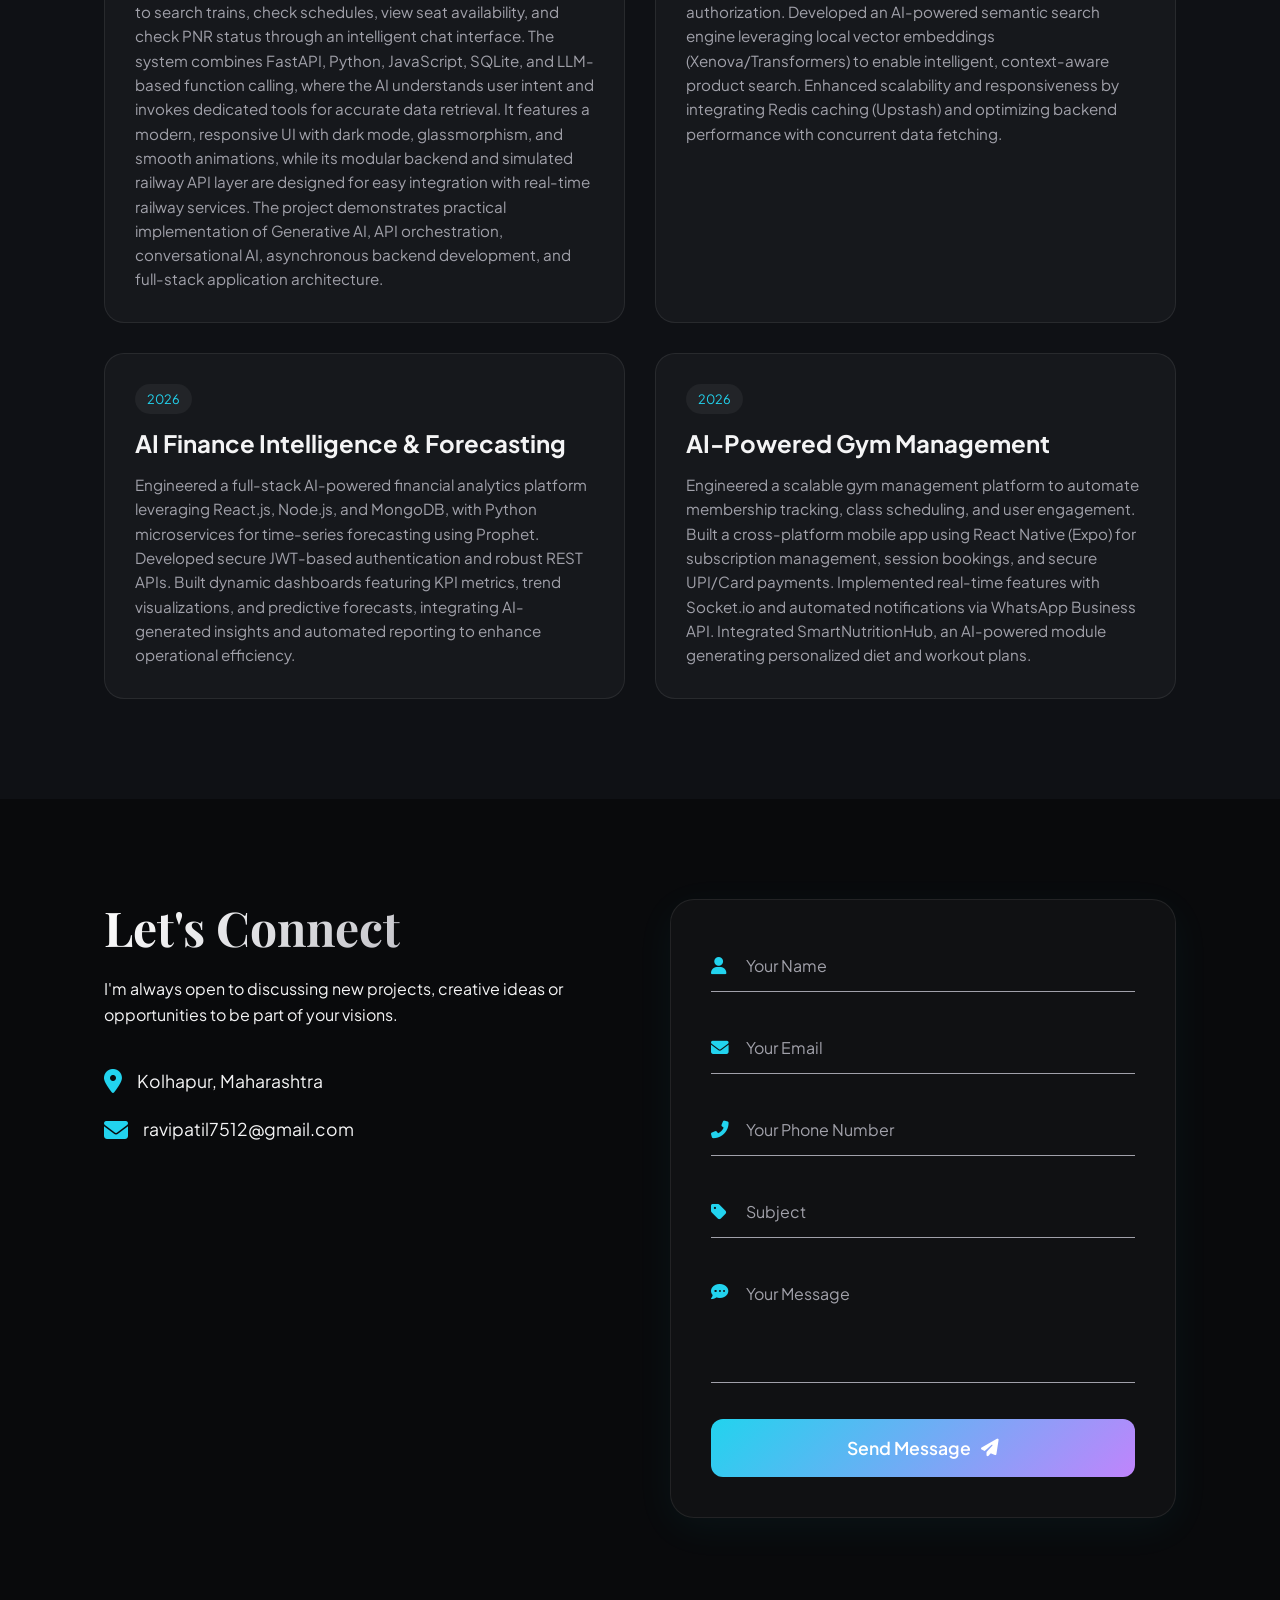
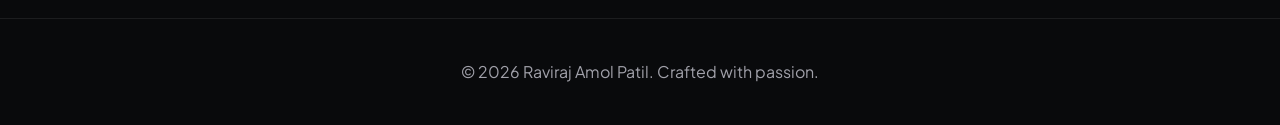
==== commit bfece5e6: "Remove second LinkedIn link and rename LinkedIn 1 to LinkedIn" ====
--- a/frontend/index.html
+++ b/frontend/index.html
@@ -86,9 +86,7 @@
           <a href="https://github.com/ravipatil-9225" target="_blank" class="badge"><i class="fab fa-github"></i>
             GitHub</a>
           <a href="https://www.linkedin.com/in/ravi-patil-9734242b0/" target="_blank" class="badge"><i
-              class="fab fa-linkedin"></i> LinkedIn 1</a>
-          <a href="https://www.linkedin.com/in/ravi-patil-5570b3378/" target="_blank" class="badge"><i
-              class="fab fa-linkedin"></i> LinkedIn 2</a>
+              class="fab fa-linkedin"></i> LinkedIn</a>
           <a href="https://mail.google.com/mail/?view=cm&fs=1&to=ravipatil7512@gmail.com" target="_blank"
             class="badge"><i class="fas fa-envelope"></i> Email</a>
         </div>
@@ -178,8 +176,7 @@
         <div class="timeline">
           <div class="timeline-item">
             <div class="timeline-dot"></div>
-            <div class="timeline-content" onclick="window.open('certificate1.pdf', '_blank')" style="cursor: pointer;"
-              title="View Certificate">
+            <a href="certificate1.pdf" target="_blank" class="timeline-content" title="View Certificate">
               <h3>Intern</h3>
               <h4 style="display: flex; justify-content: space-between; align-items: center;">
                 Infotech Solutions
@@ -187,7 +184,7 @@
                     class="fas fa-file-pdf"></i> View Certificate</span>
               </h4>
               <p>Worked on developing solutions, collaborating with the team to deliver scalable applications.</p>
-            </div>
+            </a>
           </div>
         </div>
       </div>
--- a/frontend/style.css
+++ b/frontend/style.css
@@ -503,6 +503,7 @@
 }
 
 .timeline-content {
+  display: block;
   background: var(--glass-bg);
   border: 1px solid var(--glass-border);
   padding: 25px;
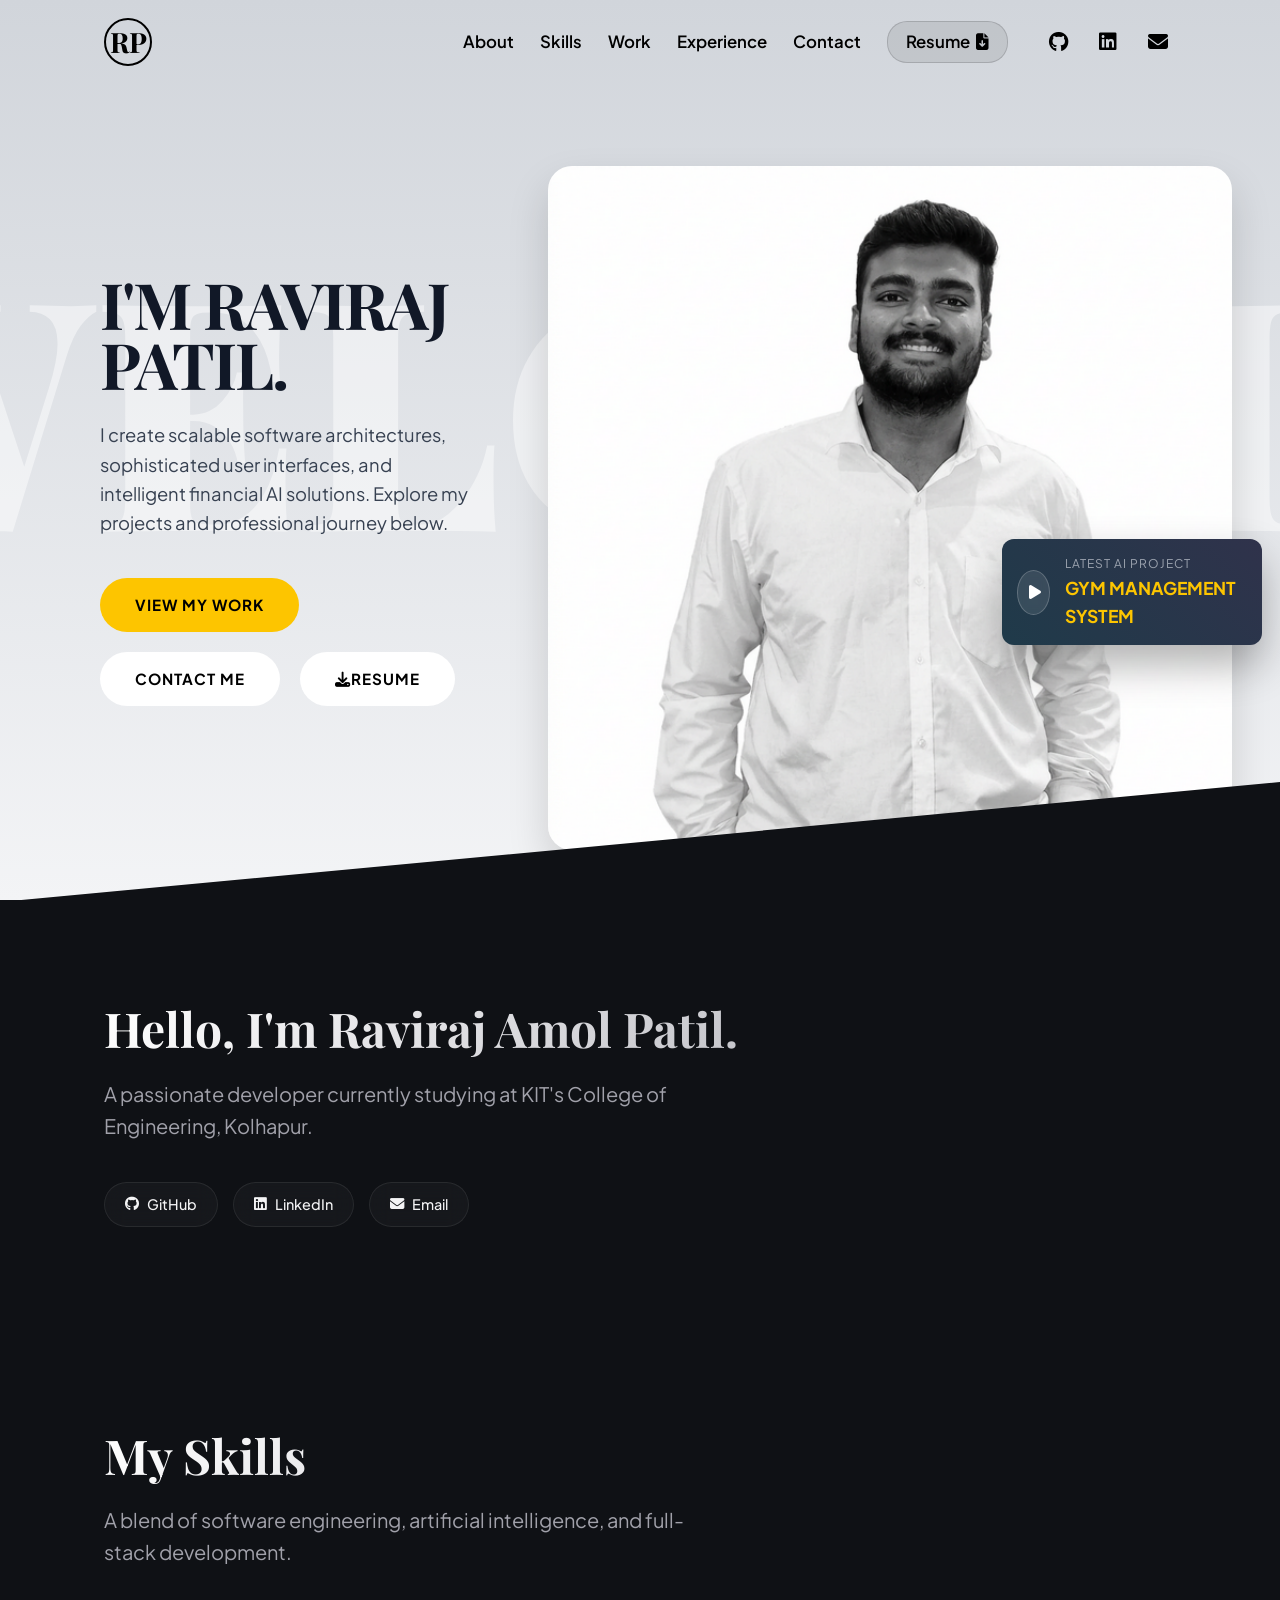
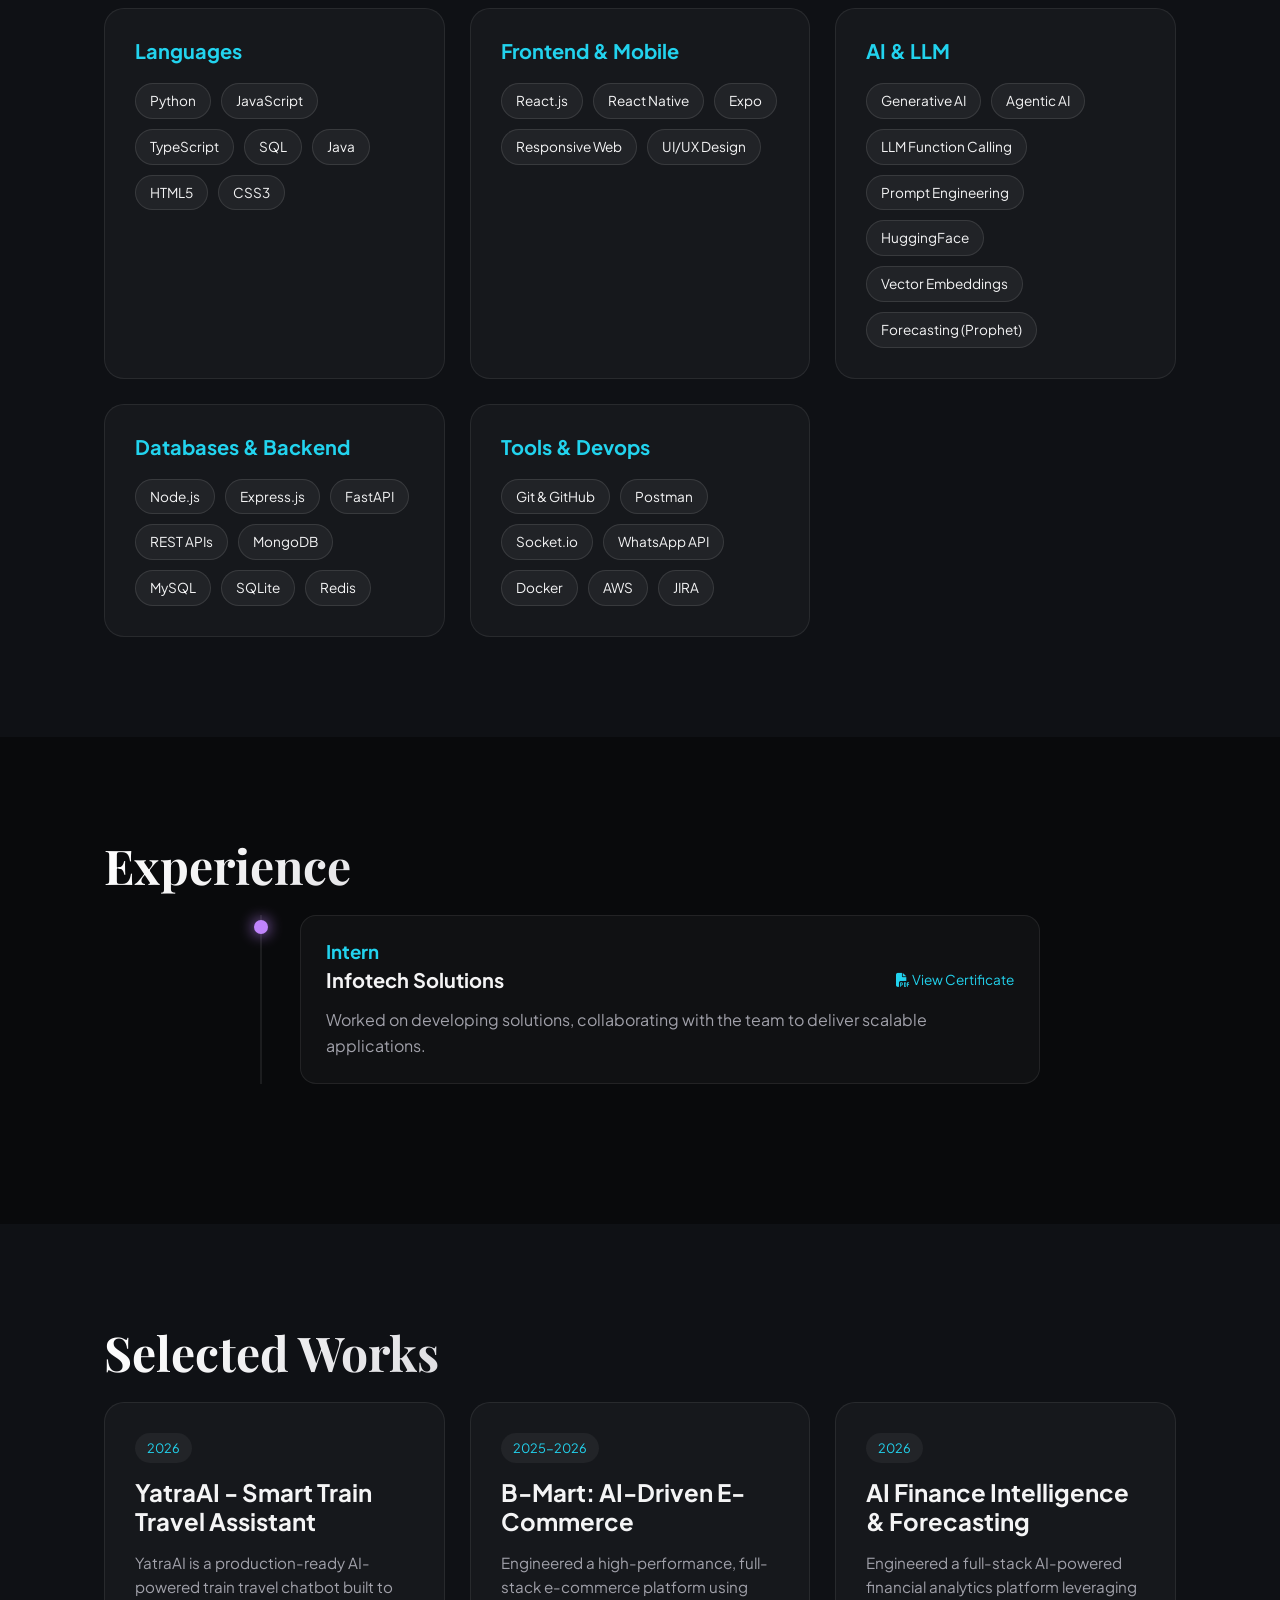
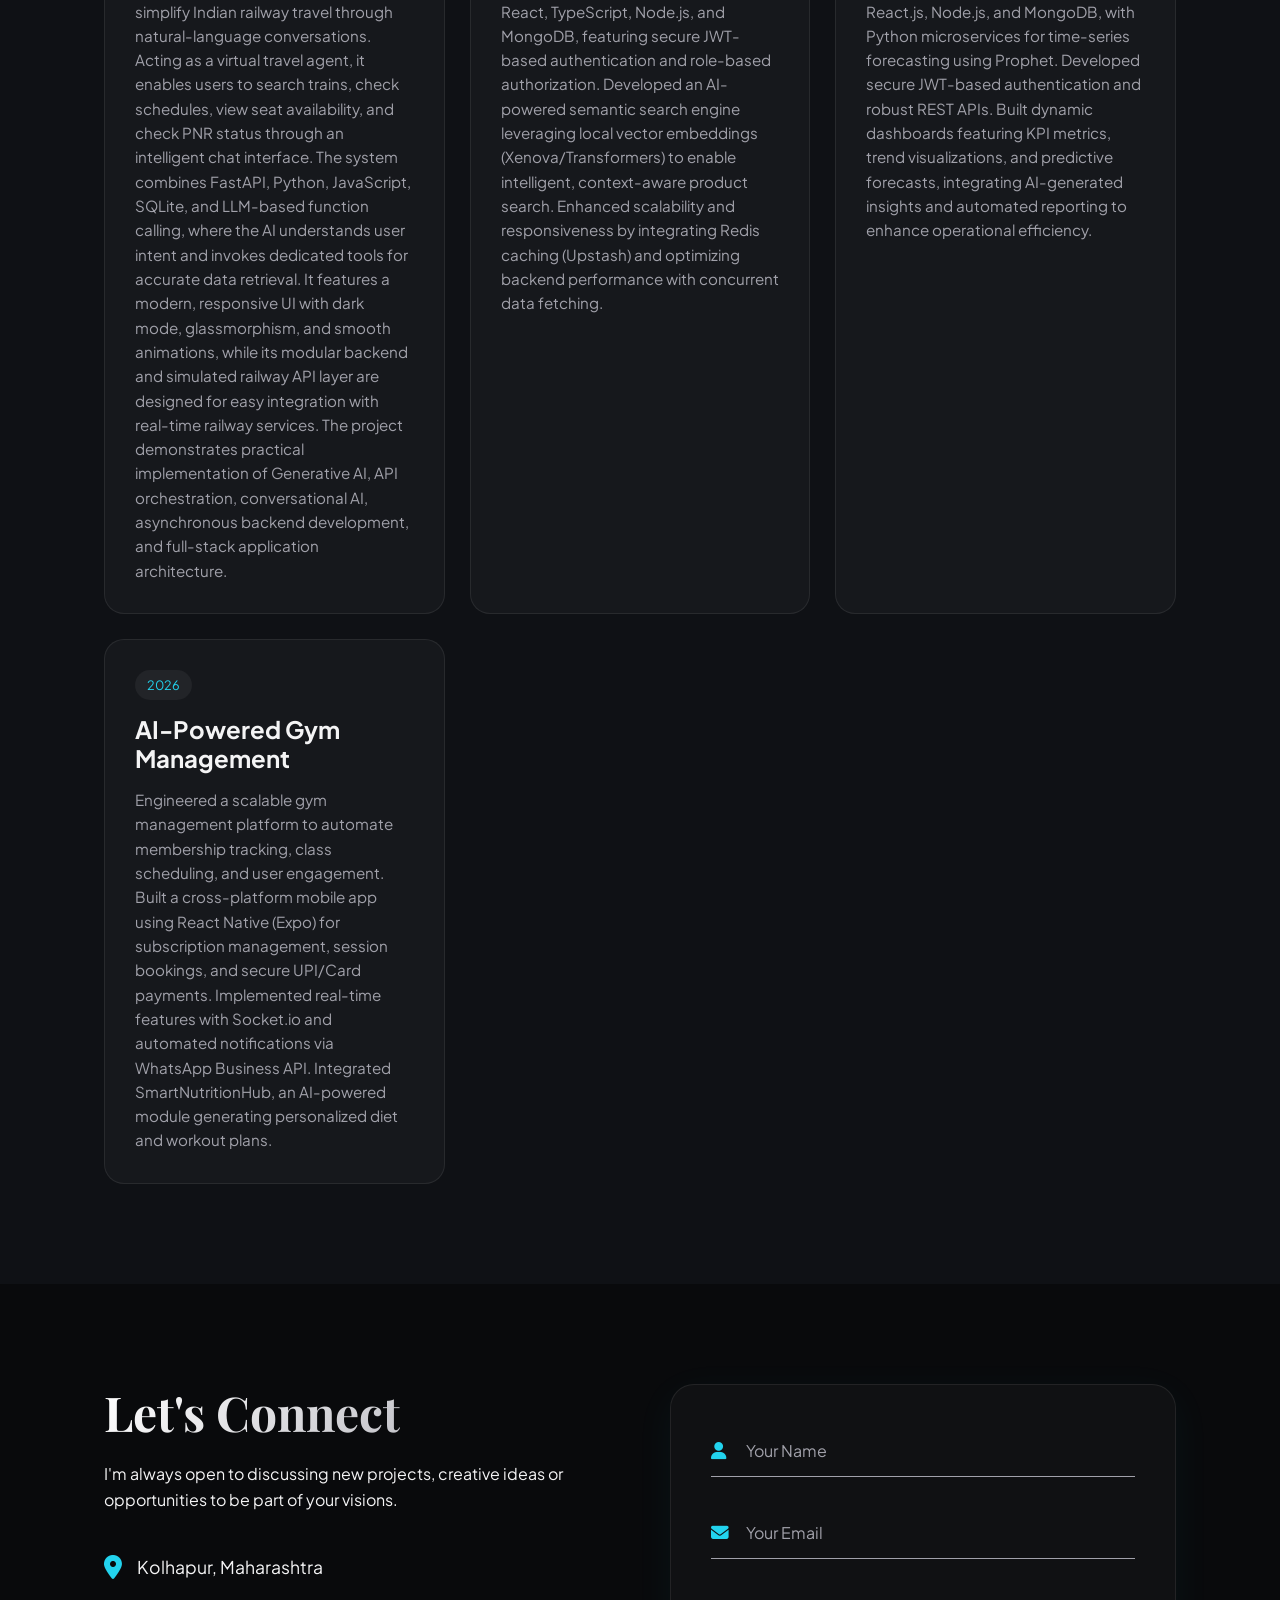
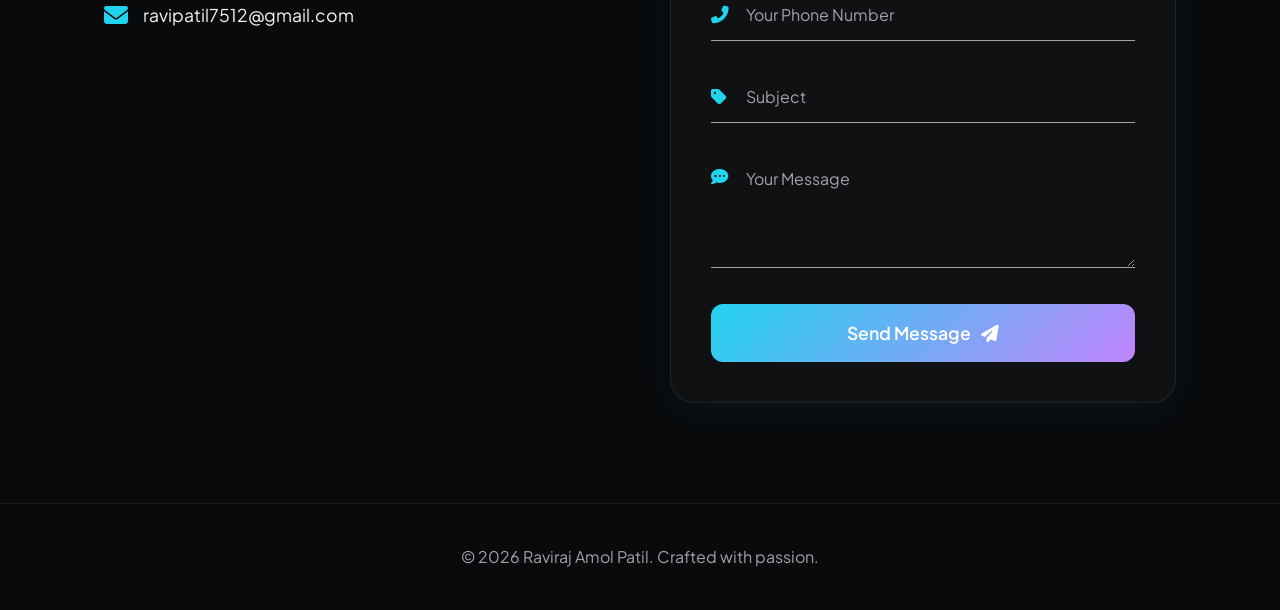
==== commit 3f830920: "feat: enhance multi-device responsiveness and implement full SEO optimization" ====
--- a/frontend/index.html
+++ b/frontend/index.html
@@ -3,9 +3,35 @@
 
 <head>
   <meta charset="UTF-8">
-  <meta name="viewport" content="width=device-width, initial-scale=1.0">
-  <title>Raviraj Amol Patil | Portfolio</title>
-
+  <meta name="viewport" content="width=device-width, initial-scale=1.0, viewport-fit=cover">
+  <title>Raviraj Amol Patil | Software Engineer & AI Developer Portfolio</title>
+
+  <!-- Primary Meta Tags -->
+  <meta name="title" content="Raviraj Amol Patil | Software Engineer & AI Developer Portfolio">
+  <meta name="description" content="Portfolio of Raviraj Amol Patil — Full-Stack Developer and AI Engineer specializing in Python, React, FastAPI, LLMs, Generative AI, and Scalable Web Architectures.">
+  <meta name="keywords" content="Raviraj Amol Patil, Raviraj Patil, Portfolio, Software Engineer, Full Stack Developer, AI Engineer, Python, React, FastAPI, Generative AI, Machine Learning, Kolhapur, KIT College of Engineering">
+  <meta name="author" content="Raviraj Amol Patil">
+  <meta name="robots" content="index, follow">
+  <meta name="theme-color" content="#0f1115">
+  <link rel="canonical" href="https://ravipatil-9225.github.io/">
+
+  <!-- Open Graph / Facebook / LinkedIn / WhatsApp -->
+  <meta property="og:type" content="website">
+  <meta property="og:url" content="https://ravipatil-9225.github.io/">
+  <meta property="og:title" content="Raviraj Amol Patil | Software Engineer & AI Developer">
+  <meta property="og:description" content="Explore projects, skills, and experience in Full-Stack Development and Generative AI by Raviraj Amol Patil.">
+  <meta property="og:image" content="https://ravipatil-9225.github.io/assets/hero-bw-cutout.png">
+  <meta property="og:site_name" content="Raviraj Patil Portfolio">
+  <meta property="og:locale" content="en_US">
+
+  <!-- Twitter Cards -->
+  <meta name="twitter:card" content="summary_large_image">
+  <meta name="twitter:url" content="https://ravipatil-9225.github.io/">
+  <meta name="twitter:title" content="Raviraj Amol Patil | Software Engineer & AI Developer">
+  <meta name="twitter:description" content="Explore projects, skills, and experience in Full-Stack Development and Generative AI by Raviraj Amol Patil.">
+  <meta name="twitter:image" content="https://ravipatil-9225.github.io/assets/hero-bw-cutout.png">
+
+  <!-- Google Fonts & Font Awesome -->
   <link rel="preconnect" href="https://fonts.googleapis.com">
   <link rel="preconnect" href="https://fonts.gstatic.com" crossorigin>
   <link
@@ -13,28 +39,95 @@
     rel="stylesheet">
   <link rel="stylesheet" href="https://cdnjs.cloudflare.com/ajax/libs/font-awesome/6.4.0/css/all.min.css">
   <link rel="stylesheet" href="style.css">
+
+  <!-- JSON-LD Structured Data for Google Rich Snippets -->
+  <script type="application/ld+json">
+  {
+    "@context": "https://schema.org",
+    "@graph": [
+      {
+        "@type": "Person",
+        "@id": "https://ravipatil-9225.github.io/#person",
+        "name": "Raviraj Amol Patil",
+        "url": "https://ravipatil-9225.github.io/",
+        "image": "https://ravipatil-9225.github.io/assets/hero-bw-cutout.png",
+        "jobTitle": "Software Engineer & AI Developer",
+        "worksFor": {
+          "@type": "Organization",
+          "name": "Infotech Solutions"
+        },
+        "alumniOf": {
+          "@type": "EducationalOrganization",
+          "name": "KIT's College of Engineering, Kolhapur"
+        },
+        "sameAs": [
+          "https://github.com/ravipatil-9225",
+          "https://www.linkedin.com/in/ravi-patil-9734242b0/"
+        ],
+        "knowsAbout": [
+          "Artificial Intelligence",
+          "Generative AI",
+          "Full-Stack Development",
+          "Python",
+          "FastAPI",
+          "React",
+          "Node.js",
+          "TypeScript",
+          "Machine Learning",
+          "Large Language Models"
+        ]
+      },
+      {
+        "@type": "WebSite",
+        "@id": "https://ravipatil-9225.github.io/#website",
+        "url": "https://ravipatil-9225.github.io/",
+        "name": "Raviraj Amol Patil Portfolio",
+        "description": "Portfolio of Raviraj Amol Patil - Software Engineer & AI Developer",
+        "publisher": {
+          "@id": "https://ravipatil-9225.github.io/#person"
+        }
+      }
+    ]
+  }
+  </script>
 </head>
 
 <body>
 
-  <!-- Navigation (Transparent to Dark) -->
-  <nav class="navbar">
-    <div class="logo">RP</div>
-    <ul class="nav-links">
-      <li><a href="#about">About</a></li>
-      <li><a href="#skills">Skills</a></li>
-      <li><a href="#projects">Work</a></li>
-      <li><a href="#internships">Experience</a></li>
-      <li><a href="#contact">Contact</a></li>
-      <li><a href="RESUME latest.pdf" target="_blank" class="nav-resume-btn">Resume</a></li>
-    </ul>
-    <div class="social-icons-nav">
-      <a href="https://github.com/ravipatil-9225" target="_blank"><i class="fab fa-github"></i></a>
-      <a href="https://www.linkedin.com/in/ravi-patil-9734242b0/" target="_blank"><i class="fab fa-linkedin"></i></a>
-      <a href="https://mail.google.com/mail/?view=cm&fs=1&to=ravipatil7512@gmail.com" target="_blank"><i
-          class="fas fa-envelope"></i></a>
+  <!-- Navigation (Transparent to Dark, Fully Responsive) -->
+  <nav class="navbar" id="navbar">
+    <div class="nav-container">
+      <a href="#about" class="logo" aria-label="Raviraj Patil Home">RP</a>
+
+      <!-- Desktop & Mobile Nav Links -->
+      <div class="nav-menu-wrapper" id="navMenuWrapper">
+        <ul class="nav-links" id="navLinks">
+          <li><a href="#about" class="nav-link">About</a></li>
+          <li><a href="#skills" class="nav-link">Skills</a></li>
+          <li><a href="#projects" class="nav-link">Work</a></li>
+          <li><a href="#internships" class="nav-link">Experience</a></li>
+          <li><a href="#contact" class="nav-link">Contact</a></li>
+          <li><a href="RESUME%20latest.pdf" target="_blank" rel="noopener noreferrer" class="nav-resume-btn">Resume <i class="fas fa-file-arrow-down"></i></a></li>
+        </ul>
+
+        <div class="social-icons-nav">
+          <a href="https://github.com/ravipatil-9225" target="_blank" rel="noopener noreferrer" aria-label="GitHub Profile"><i class="fab fa-github"></i></a>
+          <a href="https://www.linkedin.com/in/ravi-patil-9734242b0/" target="_blank" rel="noopener noreferrer" aria-label="LinkedIn Profile"><i class="fab fa-linkedin"></i></a>
+          <a href="https://mail.google.com/mail/?view=cm&fs=1&to=ravipatil7512@gmail.com" target="_blank" rel="noopener noreferrer" aria-label="Send Email"><i class="fas fa-envelope"></i></a>
+        </div>
+      </div>
+
+      <!-- Hamburger Menu Button for Mobile & Tablet -->
+      <button class="hamburger-btn" id="hamburgerBtn" aria-label="Toggle navigation menu" aria-expanded="false" aria-controls="navMenuWrapper">
+        <span class="bar"></span>
+        <span class="bar"></span>
+        <span class="bar"></span>
+      </button>
     </div>
   </nav>
+
+  <!-- Mobile Backdrop Overlay -->
+  <div class="nav-overlay" id="navOverlay" aria-hidden="true"></div>
 
   <!-- New Redesigned Hero Section -->
   <header class="hero-new" id="about">
@@ -48,16 +141,16 @@
         <div class="hero-buttons">
           <a href="#projects" class="btn btn-primary">VIEW MY WORK</a>
           <a href="#contact" class="btn btn-secondary">CONTACT ME</a>
-          <a href="RESUME latest.pdf" target="_blank" class="btn btn-secondary"><i class="fas fa-download"></i> RESUME</a>
+          <a href="RESUME%20latest.pdf" target="_blank" rel="noopener noreferrer" class="btn btn-secondary"><i class="fas fa-download"></i> RESUME</a>
         </div>
       </div>
 
       <div class="hero-image-container fade-up visible">
         <div class="hero-portrait-wrapper">
-          <img src="assets/hero-bw-cutout.png" alt="Raviraj Patil" class="hero-person">
+          <img src="assets/hero-bw-cutout.png" alt="Raviraj Amol Patil - Software Engineer and AI Developer" class="hero-person" width="450" height="550" fetchpriority="high">
 
           <!-- Floating Card -->
-          <a href="#projects" class="floating-card">
+          <a href="#projects" class="floating-card" aria-label="View latest AI project: Gym Management System">
             <div class="card-bg"></div>
             <div class="play-btn"><i class="fas fa-play"></i></div>
             <div class="card-text">
@@ -83,12 +176,12 @@
         <p class="section-subtitle">A passionate developer currently studying at KIT's College of Engineering, Kolhapur.
         </p>
         <div class="social-badges">
-          <a href="https://github.com/ravipatil-9225" target="_blank" class="badge"><i class="fab fa-github"></i>
+          <a href="https://github.com/ravipatil-9225" target="_blank" rel="noopener noreferrer" class="badge" aria-label="GitHub Profile"><i class="fab fa-github"></i>
             GitHub</a>
-          <a href="https://www.linkedin.com/in/ravi-patil-9734242b0/" target="_blank" class="badge"><i
+          <a href="https://www.linkedin.com/in/ravi-patil-9734242b0/" target="_blank" rel="noopener noreferrer" class="badge" aria-label="LinkedIn Profile"><i
               class="fab fa-linkedin"></i> LinkedIn</a>
-          <a href="https://mail.google.com/mail/?view=cm&fs=1&to=ravipatil7512@gmail.com" target="_blank"
-            class="badge"><i class="fas fa-envelope"></i> Email</a>
+          <a href="https://mail.google.com/mail/?view=cm&fs=1&to=ravipatil7512@gmail.com" target="_blank" rel="noopener noreferrer"
+            class="badge" aria-label="Send Email"><i class="fas fa-envelope"></i> Email</a>
         </div>
       </div>
     </section>
@@ -176,9 +269,9 @@
         <div class="timeline">
           <div class="timeline-item">
             <div class="timeline-dot"></div>
-            <a href="certificate1.pdf" target="_blank" class="timeline-content" title="View Certificate">
+            <a href="certificate1.pdf" target="_blank" rel="noopener noreferrer" class="timeline-content" title="View Certificate" aria-label="View Infotech Solutions Internship Certificate">
               <h3>Intern</h3>
-              <h4 style="display: flex; justify-content: space-between; align-items: center;">
+              <h4 style="display: flex; justify-content: space-between; align-items: center; flex-wrap: wrap; gap: 8px;">
                 Infotech Solutions
                 <span style="font-size: 0.85rem; color: var(--accent-cyan); font-weight: normal;"><i
                     class="fas fa-file-pdf"></i> View Certificate</span>
@@ -197,7 +290,7 @@
         <div class="project-grid">
 
           <!-- Project 1 -->
-          <a href="https://github.com/ravipatil-9225/Travel-Management-IRSTC" target="_blank" class="project-card fade-up">
+          <a href="https://github.com/ravipatil-9225/Travel-Management-IRSTC" target="_blank" rel="noopener noreferrer" class="project-card fade-up" aria-label="YatraAI Smart Train Travel Assistant on GitHub">
             <div class="project-content">
               <span class="project-year">2026</span>
               <h3>YatraAI - Smart Train Travel Assistant</h3>
@@ -206,7 +299,7 @@
           </a>
 
           <!-- Project 2 -->
-          <a href="https://github.com/uddhav1001/B-Mart" target="_blank" class="project-card fade-up">
+          <a href="https://github.com/uddhav1001/B-Mart" target="_blank" rel="noopener noreferrer" class="project-card fade-up" aria-label="B-Mart AI-Driven E-Commerce on GitHub">
             <div class="project-content">
               <span class="project-year">2025-2026</span>
               <h3>B-Mart: AI-Driven E-Commerce</h3>
@@ -219,7 +312,7 @@
           </a>
 
           <!-- Project 3 -->
-          <a href="https://github.com/uddhav1001/AI-Finance-Intelligence-Revenue-Forecasting-Platform" target="_blank" class="project-card fade-up">
+          <a href="https://github.com/uddhav1001/AI-Finance-Intelligence-Revenue-Forecasting-Platform" target="_blank" rel="noopener noreferrer" class="project-card fade-up" aria-label="AI Finance Intelligence and Forecasting on GitHub">
             <div class="project-content">
               <span class="project-year">2026</span>
               <h3>AI Finance Intelligence & Forecasting</h3>
@@ -232,7 +325,7 @@
           </a>
 
           <!-- Project 4 -->
-          <a href="https://github.com/ravipatil-9225/gymwebsite" target="_blank" class="project-card fade-up">
+          <a href="https://github.com/ravipatil-9225/gymwebsite" target="_blank" rel="noopener noreferrer" class="project-card fade-up" aria-label="AI-Powered Gym Management on GitHub">
             <div class="project-content">
               <span class="project-year">2026</span>
               <h3>AI-Powered Gym Management</h3>
@@ -265,26 +358,26 @@
               <div class="detail-item">
                 <i class="fas fa-envelope"></i>
                 <a href="https://mail.google.com/mail/?view=cm&fs=1&to=ravipatil7512@gmail.com"
-                  target="_blank">ravipatil7512@gmail.com</a>
+                  target="_blank" rel="noopener noreferrer" aria-label="Email Raviraj Patil">ravipatil7512@gmail.com</a>
               </div>
             </div>
           </div>
 
           <div class="contact-form-container">
-            <form id="contactForm" class="glass-form">
+            <form id="contactForm" class="glass-form" novalidate>
               <div class="input-group">
                 <i class="fas fa-user input-icon"></i>
-                <input type="text" id="name" name="name" required placeholder="Your Name">
+                <input type="text" id="name" name="name" required autocomplete="name" placeholder="Your Name">
                 <label for="name">Your Name</label>
               </div>
               <div class="input-group">
                 <i class="fas fa-envelope input-icon"></i>
-                <input type="email" id="email" name="email" required placeholder="Your Email">
+                <input type="email" id="email" name="email" required autocomplete="email" placeholder="Your Email">
                 <label for="email">Your Email</label>
               </div>
               <div class="input-group">
                 <i class="fas fa-phone-alt input-icon"></i>
-                <input type="tel" id="phone" name="phone" required placeholder="Your Phone Number">
+                <input type="tel" id="phone" name="phone" required autocomplete="tel" placeholder="Your Phone Number">
                 <label for="phone">Your Phone Number</label>
               </div>
               <div class="input-group">
--- a/frontend/style.css
+++ b/frontend/style.css
@@ -22,15 +22,20 @@
 
 html {
   scroll-behavior: smooth;
+  scroll-padding-top: 80px;
 }
 
 body {
   font-family: var(--font-body);
   background-color: var(--bg-dark);
-  /* Ensure background is dark after hero */
   color: var(--text-light);
   overflow-x: hidden;
   line-height: 1.6;
+  -webkit-tap-highlight-color: transparent;
+}
+
+body.nav-open {
+  overflow: hidden;
 }
 
 /* Typography */
@@ -56,21 +61,22 @@
 }
 
 .section {
-  padding: 100px 0;
+  padding: clamp(60px, 8vw, 100px) 0;
 }
 
 .section-title {
   font-family: var(--font-logo);
-  font-size: 3rem;
+  font-size: clamp(2rem, 5vw, 3rem);
   margin-bottom: 20px;
   background: linear-gradient(135deg, #fff 0%, #a1a1aa 100%);
   background-clip: text;
   -webkit-background-clip: text;
   -webkit-text-fill-color: transparent;
+  word-break: break-word;
 }
 
 .section-subtitle {
-  font-size: 1.25rem;
+  font-size: clamp(1rem, 2.5vw, 1.25rem);
   color: var(--text-muted);
   max-width: 600px;
   margin-bottom: 40px;
@@ -80,58 +86,76 @@
 .navbar {
   position: fixed;
   top: 0;
+  left: 0;
   width: 100%;
-  display: flex;
-  justify-content: space-between;
-  align-items: center;
-  padding: 20px 5%;
+  padding: 18px 0;
   background: transparent;
   z-index: 1000;
   transition: all 0.3s ease;
 }
 
+.nav-container {
+  max-width: 1200px;
+  margin: 0 auto;
+  padding: 0 5%;
+  display: flex;
+  justify-content: space-between;
+  align-items: center;
+  width: 100%;
+}
+
 .navbar.dark-nav {
-  background: rgba(15, 17, 21, 0.9);
-  backdrop-filter: blur(10px);
+  background: rgba(15, 17, 21, 0.94);
+  backdrop-filter: blur(12px);
+  -webkit-backdrop-filter: blur(12px);
   border-bottom: 1px solid var(--glass-border);
-}
-
-.navbar.dark-nav * {
-  color: var(--text-light) !important;
+  padding: 12px 0;
+}
+
+.navbar.dark-nav .logo {
+  border-color: #fff;
+  color: #fff;
 }
 
 .logo {
   font-family: var(--font-logo);
-  font-size: 2rem;
+  font-size: 1.75rem;
   font-weight: 700;
   color: #000;
   display: flex;
   align-items: center;
   justify-content: center;
-  width: 50px;
-  height: 50px;
+  width: 48px;
+  height: 48px;
   border-radius: 50%;
   border: 2px solid #000;
   transition: all 0.3s ease;
-}
-
-.navbar.dark-nav .logo {
-  border-color: #fff;
+  flex-shrink: 0;
+}
+
+.nav-menu-wrapper {
+  display: flex;
+  align-items: center;
+  gap: 32px;
 }
 
 .nav-links {
   display: flex;
   list-style: none;
-  gap: 30px;
+  gap: 26px;
+  align-items: center;
 }
 
 .nav-links li a {
   color: #000;
   font-weight: 600;
-  text-transform: lowercase;
-  font-size: 1.1rem;
+  font-size: 1.05rem;
   position: relative;
   transition: color 0.3s;
+}
+
+.navbar.dark-nav .nav-links li a {
+  color: var(--text-light);
 }
 
 .nav-links li a::after {
@@ -139,7 +163,7 @@
   position: absolute;
   width: 0;
   height: 2px;
-  bottom: -5px;
+  bottom: -4px;
   left: 0;
   background-color: var(--accent-cyan);
   transition: width 0.3s ease;
@@ -149,20 +173,109 @@
   width: 100%;
 }
 
+.nav-resume-btn {
+  display: inline-flex;
+  align-items: center;
+  gap: 6px;
+  padding: 7px 18px;
+  border-radius: 20px;
+  background: rgba(0, 0, 0, 0.08);
+  border: 1px solid rgba(0, 0, 0, 0.15);
+  font-size: 0.95rem;
+  transition: all 0.3s ease;
+}
+
+.navbar.dark-nav .nav-resume-btn {
+  background: rgba(34, 211, 238, 0.12);
+  border-color: rgba(34, 211, 238, 0.35);
+  color: var(--accent-cyan) !important;
+}
+
+.nav-resume-btn:hover {
+  background: var(--accent-cyan) !important;
+  color: #000 !important;
+  border-color: var(--accent-cyan) !important;
+}
+
 .social-icons-nav {
   display: flex;
-  gap: 15px;
+  gap: 14px;
+  align-items: center;
 }
 
 .social-icons-nav a {
   color: #000;
   font-size: 1.25rem;
   transition: transform 0.3s, color 0.3s;
+  display: inline-flex;
+  align-items: center;
+  justify-content: center;
+  width: 36px;
+  height: 36px;
+}
+
+.navbar.dark-nav .social-icons-nav a {
+  color: var(--text-light);
 }
 
 .social-icons-nav a:hover {
   transform: translateY(-3px);
   color: var(--accent-cyan);
+}
+
+/* Hamburger Button */
+.hamburger-btn {
+  display: none;
+  background: transparent;
+  border: none;
+  cursor: pointer;
+  width: 44px;
+  height: 44px;
+  flex-direction: column;
+  justify-content: center;
+  align-items: center;
+  gap: 5px;
+  padding: 8px;
+  z-index: 1002;
+  border-radius: 8px;
+  transition: background 0.2s ease;
+}
+
+.hamburger-btn:hover {
+  background: rgba(0, 0, 0, 0.06);
+}
+
+.navbar.dark-nav .hamburger-btn:hover {
+  background: rgba(255, 255, 255, 0.1);
+}
+
+.hamburger-btn .bar {
+  width: 24px;
+  height: 2.5px;
+  background-color: #000;
+  border-radius: 2px;
+  transition: all 0.3s ease-in-out;
+  transform-origin: center;
+}
+
+.navbar.dark-nav .hamburger-btn .bar {
+  background-color: #fff;
+}
+
+/* Nav Overlay */
+.nav-overlay {
+  position: fixed;
+  top: 0;
+  left: 0;
+  width: 100%;
+  height: 100%;
+  background: rgba(0, 0, 0, 0.65);
+  backdrop-filter: blur(4px);
+  -webkit-backdrop-filter: blur(4px);
+  z-index: 1000;
+  opacity: 0;
+  visibility: hidden;
+  transition: opacity 0.3s ease, visibility 0.3s ease;
 }
 
 /* New Redesigned Hero Section */
@@ -422,14 +535,14 @@
 /* Skills Section */
 .skills-grid {
   display: grid;
-  grid-template-columns: repeat(auto-fill, minmax(250px, 1fr));
-  gap: 30px;
+  grid-template-columns: repeat(auto-fill, minmax(min(100%, 250px), 1fr));
+  gap: 25px;
 }
 
 .skill-category {
   background: var(--glass-bg);
   border: 1px solid var(--glass-border);
-  padding: 30px;
+  padding: clamp(20px, 3vw, 30px);
   border-radius: 20px;
   transition: all 0.3s ease;
 }
@@ -534,8 +647,8 @@
 /* Project Grid */
 .project-grid {
   display: grid;
-  grid-template-columns: repeat(auto-fill, minmax(350px, 1fr));
-  gap: 30px;
+  grid-template-columns: repeat(auto-fill, minmax(min(100%, 300px), 1fr));
+  gap: 25px;
 }
 
 .project-card {
@@ -543,7 +656,7 @@
   background: var(--glass-bg);
   border: 1px solid var(--glass-border);
   border-radius: 20px;
-  padding: 30px;
+  padding: clamp(20px, 3vw, 30px);
   transition: all 0.4s ease;
   cursor: pointer;
   position: relative;
@@ -583,7 +696,7 @@
 }
 
 .project-card h3 {
-  font-size: 1.5rem;
+  font-size: clamp(1.2rem, 2.5vw, 1.5rem);
   margin-bottom: 15px;
 }
 
@@ -596,7 +709,7 @@
 .contact-wrapper {
   display: grid;
   grid-template-columns: 1fr 1fr;
-  gap: 60px;
+  gap: clamp(30px, 5vw, 60px);
 }
 
 .contact-details {
@@ -609,17 +722,19 @@
   gap: 15px;
   margin-bottom: 20px;
   font-size: 1.1rem;
+  word-break: break-word;
 }
 
 .detail-item i {
   color: var(--accent-cyan);
   font-size: 1.5rem;
+  flex-shrink: 0;
 }
 
 .glass-form {
   background: var(--glass-bg);
   border: 1px solid var(--glass-border);
-  padding: 40px;
+  padding: clamp(24px, 4vw, 40px);
   border-radius: 24px;
   box-shadow: 0 10px 40px rgba(34, 211, 238, 0.05);
   transition: all 0.3s ease;
@@ -643,10 +758,10 @@
   border: none;
   border-bottom: 1px solid var(--text-muted);
   color: var(--text-light);
-  font-size: 1rem;
+  font-size: 16px; /* 16px prevents automatic iOS browser zoom */
   font-family: var(--font-body);
   transition: all 0.3s ease;
-  resize: none;
+  resize: vertical;
 }
 
 .input-icon {
@@ -768,18 +883,127 @@
   transform: translateY(0);
 }
 
+/* ==========================================================================
+   Multi-Device Responsive Breakpoints
+   ========================================================================== */
+
+/* 1. Large Desktops / Laptops (max-width: 1200px) */
 @media (max-width: 1200px) {
+  .hero-content-wrapper {
+    gap: 30px;
+  }
+
   .floating-card {
-    right: 10px;
-  }
-}
-
-@media (max-width: 900px) {
+    right: 0;
+  }
+}
+
+/* 2. Tablets & Small Screens (max-width: 992px) */
+@media (max-width: 992px) {
+  .hamburger-btn {
+    display: flex;
+  }
+
+  .nav-overlay {
+    display: block;
+  }
+
+  .nav-menu-wrapper {
+    position: fixed;
+    top: 0;
+    right: -100%;
+    width: min(320px, 85vw);
+    height: 100vh;
+    height: 100dvh;
+    background: rgba(15, 17, 21, 0.96);
+    backdrop-filter: blur(20px);
+    -webkit-backdrop-filter: blur(20px);
+    border-left: 1px solid var(--glass-border);
+    flex-direction: column;
+    align-items: flex-start;
+    justify-content: flex-start;
+    padding: 90px 30px 40px;
+    gap: 25px;
+    transition: right 0.35s cubic-bezier(0.4, 0, 0.2, 1);
+    z-index: 1001;
+    box-shadow: -10px 0 35px rgba(0, 0, 0, 0.6);
+    overflow-y: auto;
+  }
+
+  .nav-menu-wrapper.active {
+    right: 0;
+  }
+
+  .nav-links {
+    flex-direction: column;
+    width: 100%;
+    gap: 12px;
+  }
+
+  .nav-links li {
+    width: 100%;
+  }
+
+  .nav-links li a {
+    color: #fff !important;
+    font-size: 1.15rem;
+    display: block;
+    padding: 10px 0;
+    border-bottom: 1px solid rgba(255, 255, 255, 0.05);
+  }
+
+  .nav-resume-btn {
+    display: flex;
+    justify-content: center;
+    width: 100%;
+    margin-top: 15px;
+    padding: 12px 24px;
+    border-radius: 25px;
+    background: var(--accent-cyan) !important;
+    color: #000 !important;
+    font-weight: 700;
+  }
+
+  .social-icons-nav {
+    margin-top: 15px;
+    padding-top: 20px;
+    border-top: 1px solid var(--glass-border);
+    width: 100%;
+    gap: 20px;
+  }
+
+  .social-icons-nav a {
+    color: #fff !important;
+    font-size: 1.35rem;
+  }
+
+  /* Hamburger Active Animation */
+  .hamburger-btn.active .bar:nth-child(1) {
+    transform: translateY(7.5px) rotate(45deg);
+    background-color: #fff !important;
+  }
+
+  .hamburger-btn.active .bar:nth-child(2) {
+    opacity: 0;
+    transform: scaleX(0);
+  }
+
+  .hamburger-btn.active .bar:nth-child(3) {
+    transform: translateY(-7.5px) rotate(-45deg);
+    background-color: #fff !important;
+  }
+
+  .nav-overlay.active {
+    opacity: 1;
+    visibility: visible;
+  }
+
+  /* Hero Section Tablet Layout */
   .hero-content-wrapper {
     flex-direction: column;
     text-align: center;
-    padding: 40px 5% 100px 5%;
-    gap: 40px;
+    padding: 30px 5% 100px 5%;
+    gap: 35px;
     min-height: auto;
   }
 
@@ -791,7 +1015,13 @@
     align-items: center;
   }
 
+  .main-title {
+    font-size: clamp(2.5rem, 7vw, 4.5rem);
+    letter-spacing: -1px;
+  }
+
   .hero-desc {
+    max-width: 600px;
     margin-bottom: 25px;
   }
 
@@ -801,38 +1031,139 @@
 
   .hero-image-container {
     width: 100%;
-    height: 50vh;
-    min-height: 400px;
+    height: auto;
+    min-height: unset;
     display: flex;
     justify-content: center;
+    padding: 10px 0;
   }
 
   .hero-portrait-wrapper {
-    height: 100%;
+    height: auto;
+    max-width: 360px;
+    width: 100%;
+    display: flex;
+    flex-direction: column;
+    align-items: center;
+  }
+
+  .hero-person {
+    max-height: 420px;
+    width: 100%;
+    height: auto;
   }
 
   .floating-card {
-    right: 10px;
-    bottom: 15%;
-  }
-}
-
-@media (max-width: 480px) {
-  .floating-card {
-    left: 50%;
+    position: relative;
+    margin-top: -30px;
     right: auto;
-    bottom: 10%;
-    transform: translateX(-50%);
-    width: 90%;
-    max-width: 280px;
-  }
-  .floating-card:hover {
-    transform: scale(1.05) translateX(-50%);
-  }
-}
-
-@media (max-width: 900px) {
+    bottom: auto;
+    z-index: 10;
+    max-width: 300px;
+    width: 100%;
+  }
+
   .contact-wrapper {
     grid-template-columns: 1fr;
+    gap: 40px;
+  }
+}
+
+/* 3. Mobile Devices (max-width: 640px) */
+@media (max-width: 640px) {
+  .section {
+    padding: 50px 0;
+  }
+
+  .hero-new {
+    padding-top: 70px;
+  }
+
+  .main-title {
+    font-size: clamp(2.2rem, 9vw, 3.2rem);
+  }
+
+  .hero-desc {
+    font-size: 1rem;
+  }
+
+  .hero-buttons {
+    flex-direction: column;
+    width: 100%;
+    max-width: 320px;
+    gap: 12px;
+  }
+
+  .btn {
+    width: 100%;
+    padding: 14px 24px;
+    font-size: 0.85rem;
+  }
+
+  .hero-divider {
+    height: 80px;
+  }
+
+  .social-badges {
+    justify-content: center;
+  }
+
+  .timeline::before {
+    left: 12px;
+  }
+
+  .timeline-dot {
+    left: 6px;
+    width: 12px;
+    height: 12px;
+  }
+
+  .timeline-item {
+    padding-left: 40px;
+    margin-bottom: 30px;
+  }
+
+  .timeline-content {
+    padding: 18px;
+  }
+
+  .timeline-content h4 {
+    font-size: 1.1rem;
+  }
+
+  .project-grid {
+    grid-template-columns: 1fr;
+  }
+
+  .skills-grid {
+    grid-template-columns: 1fr;
+  }
+}
+
+/* 4. Ultra-Small / Compact Phones (max-width: 380px) */
+@media (max-width: 380px) {
+  .container {
+    padding: 0 4%;
+  }
+
+  .main-title {
+    font-size: 2rem;
+  }
+
+  .glass-form {
+    padding: 20px 14px;
+  }
+
+  .badge {
+    padding: 8px 14px;
+    font-size: 0.8rem;
+  }
+
+  .floating-card {
+    padding: 12px 14px;
+  }
+
+  .card-title {
+    font-size: 0.95rem;
   }
 }
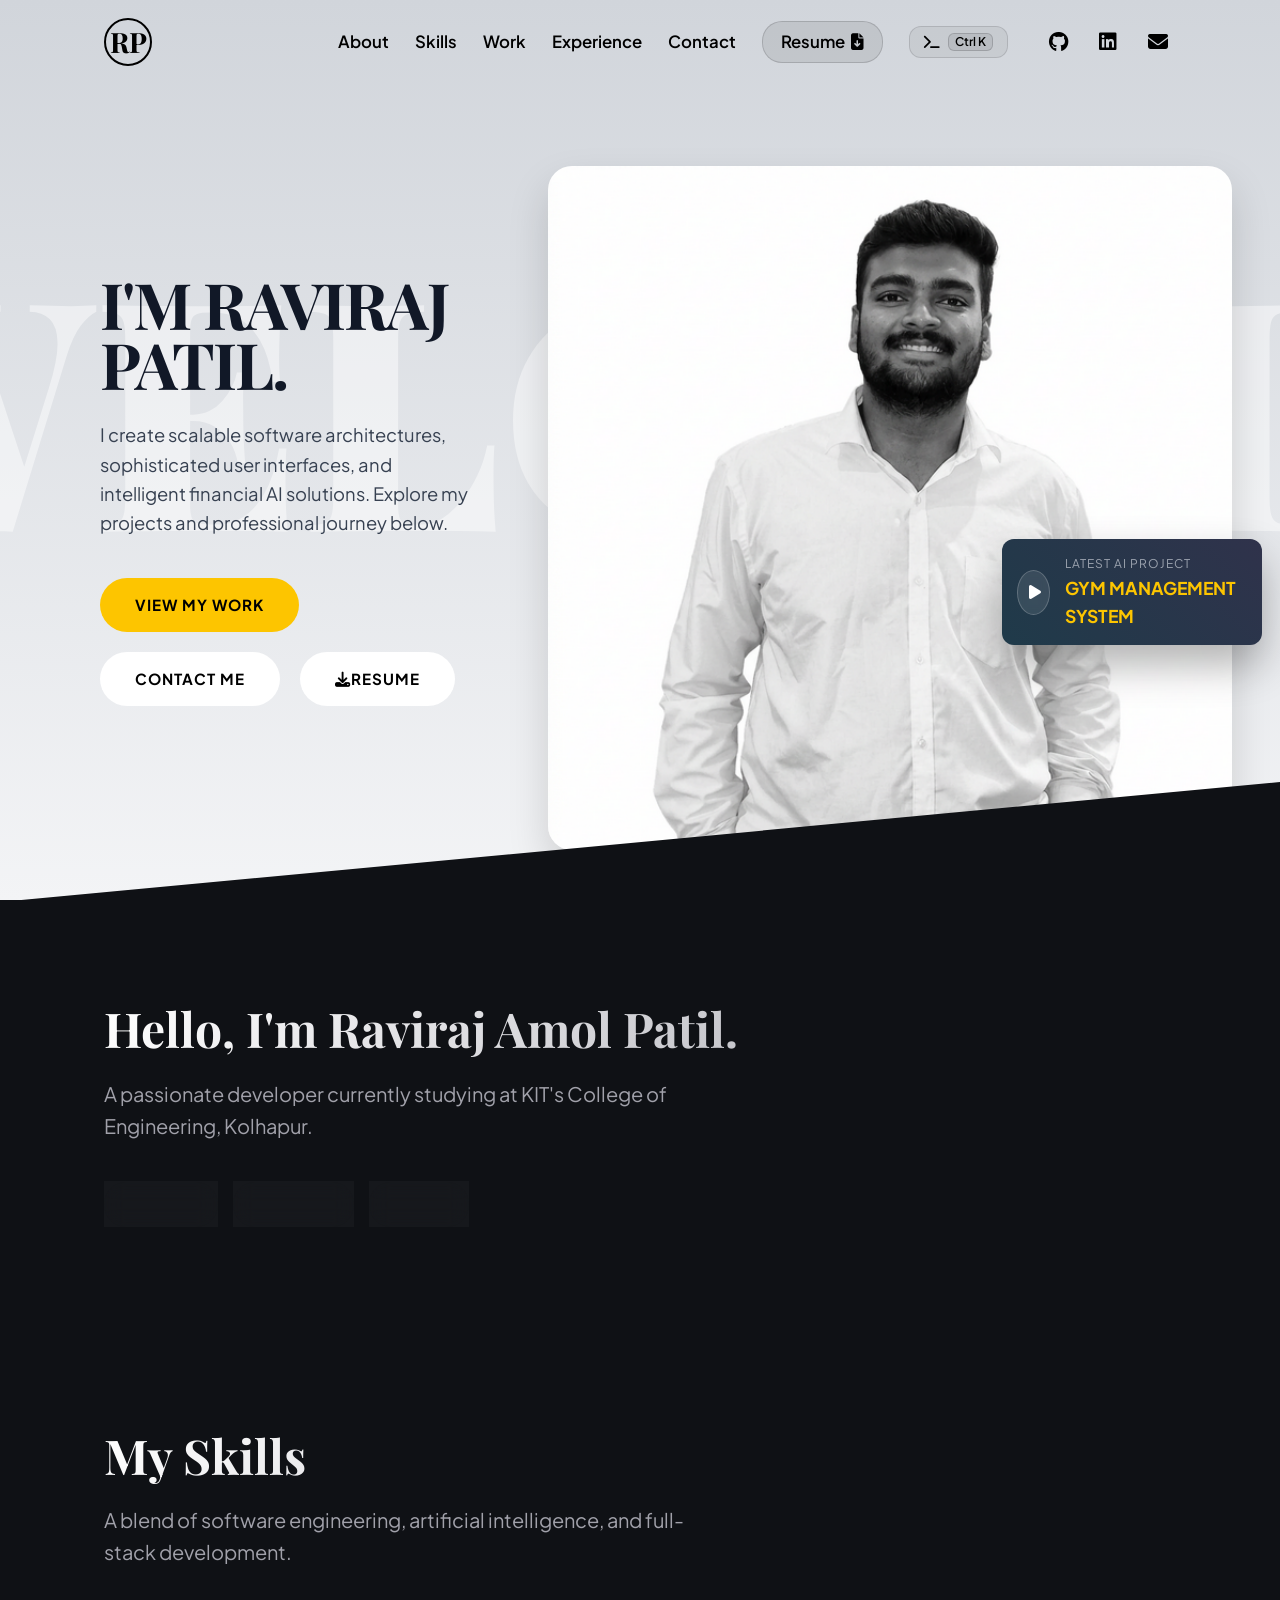
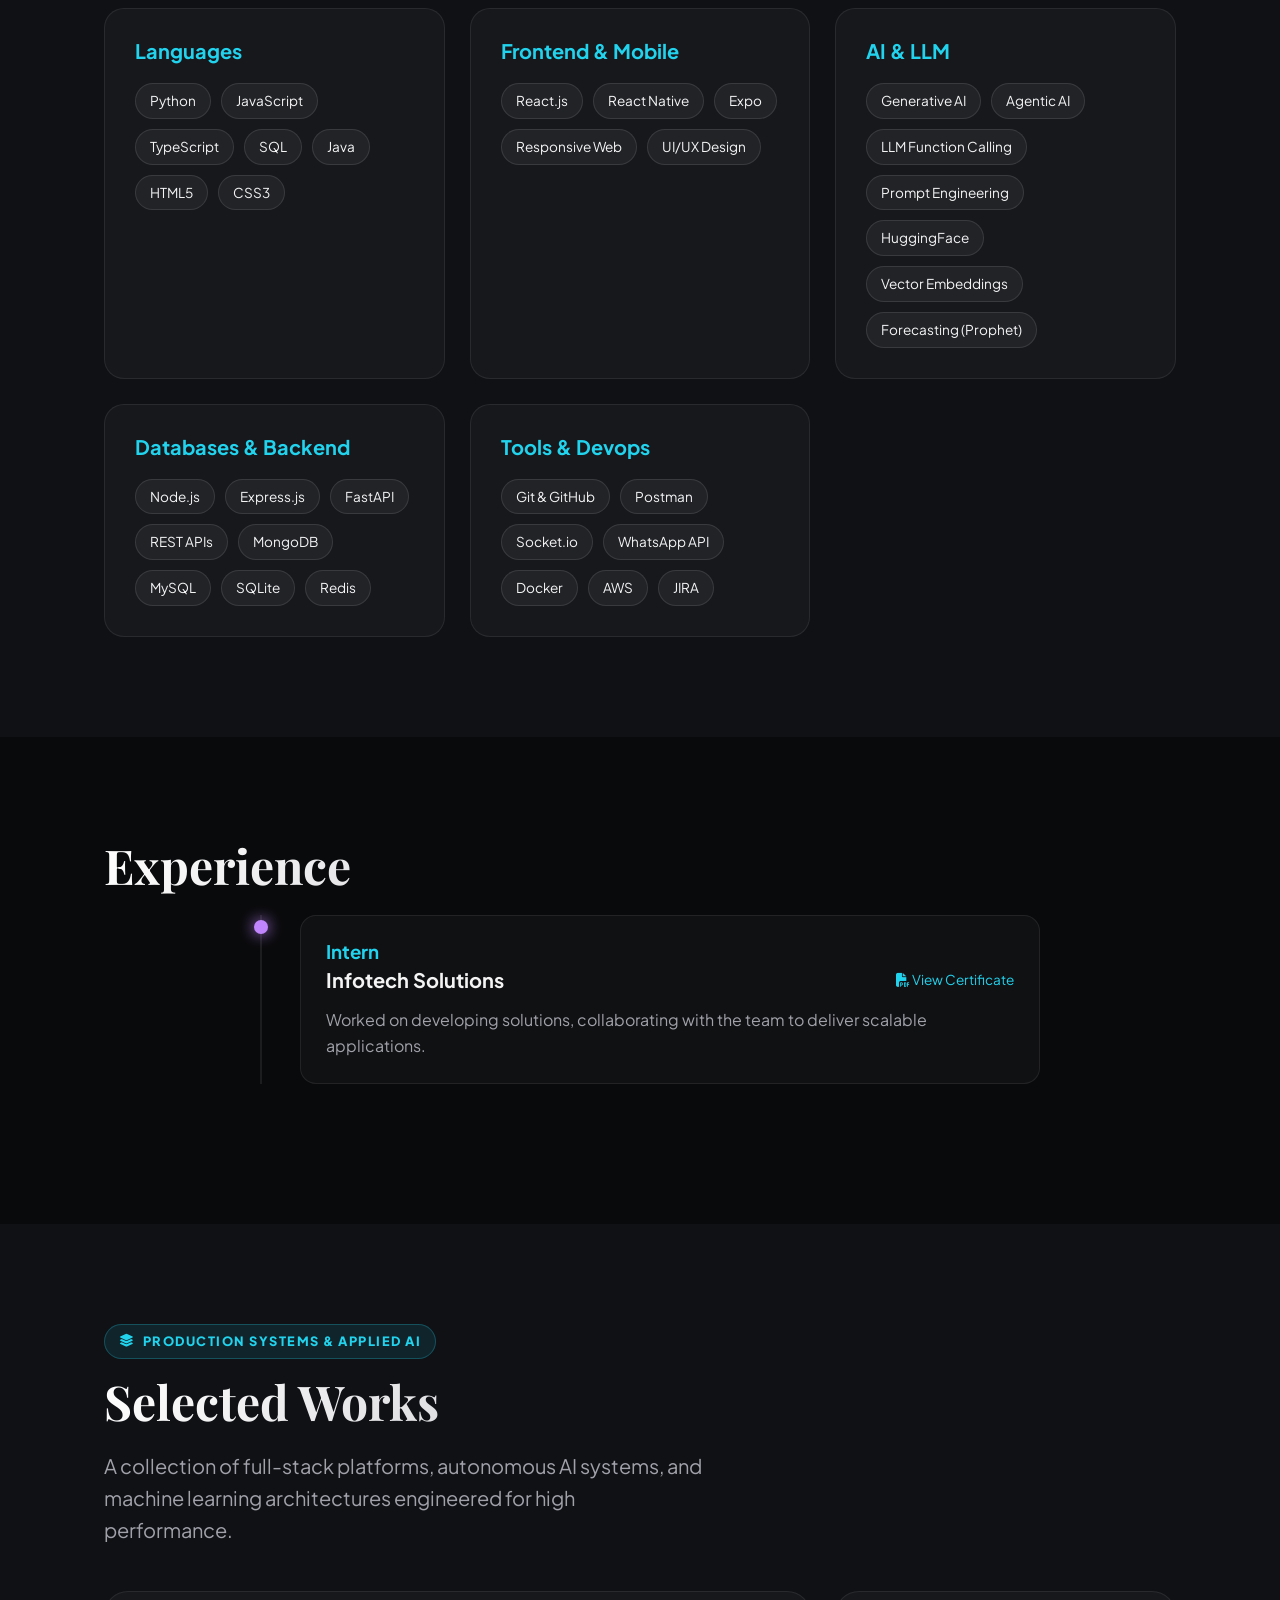
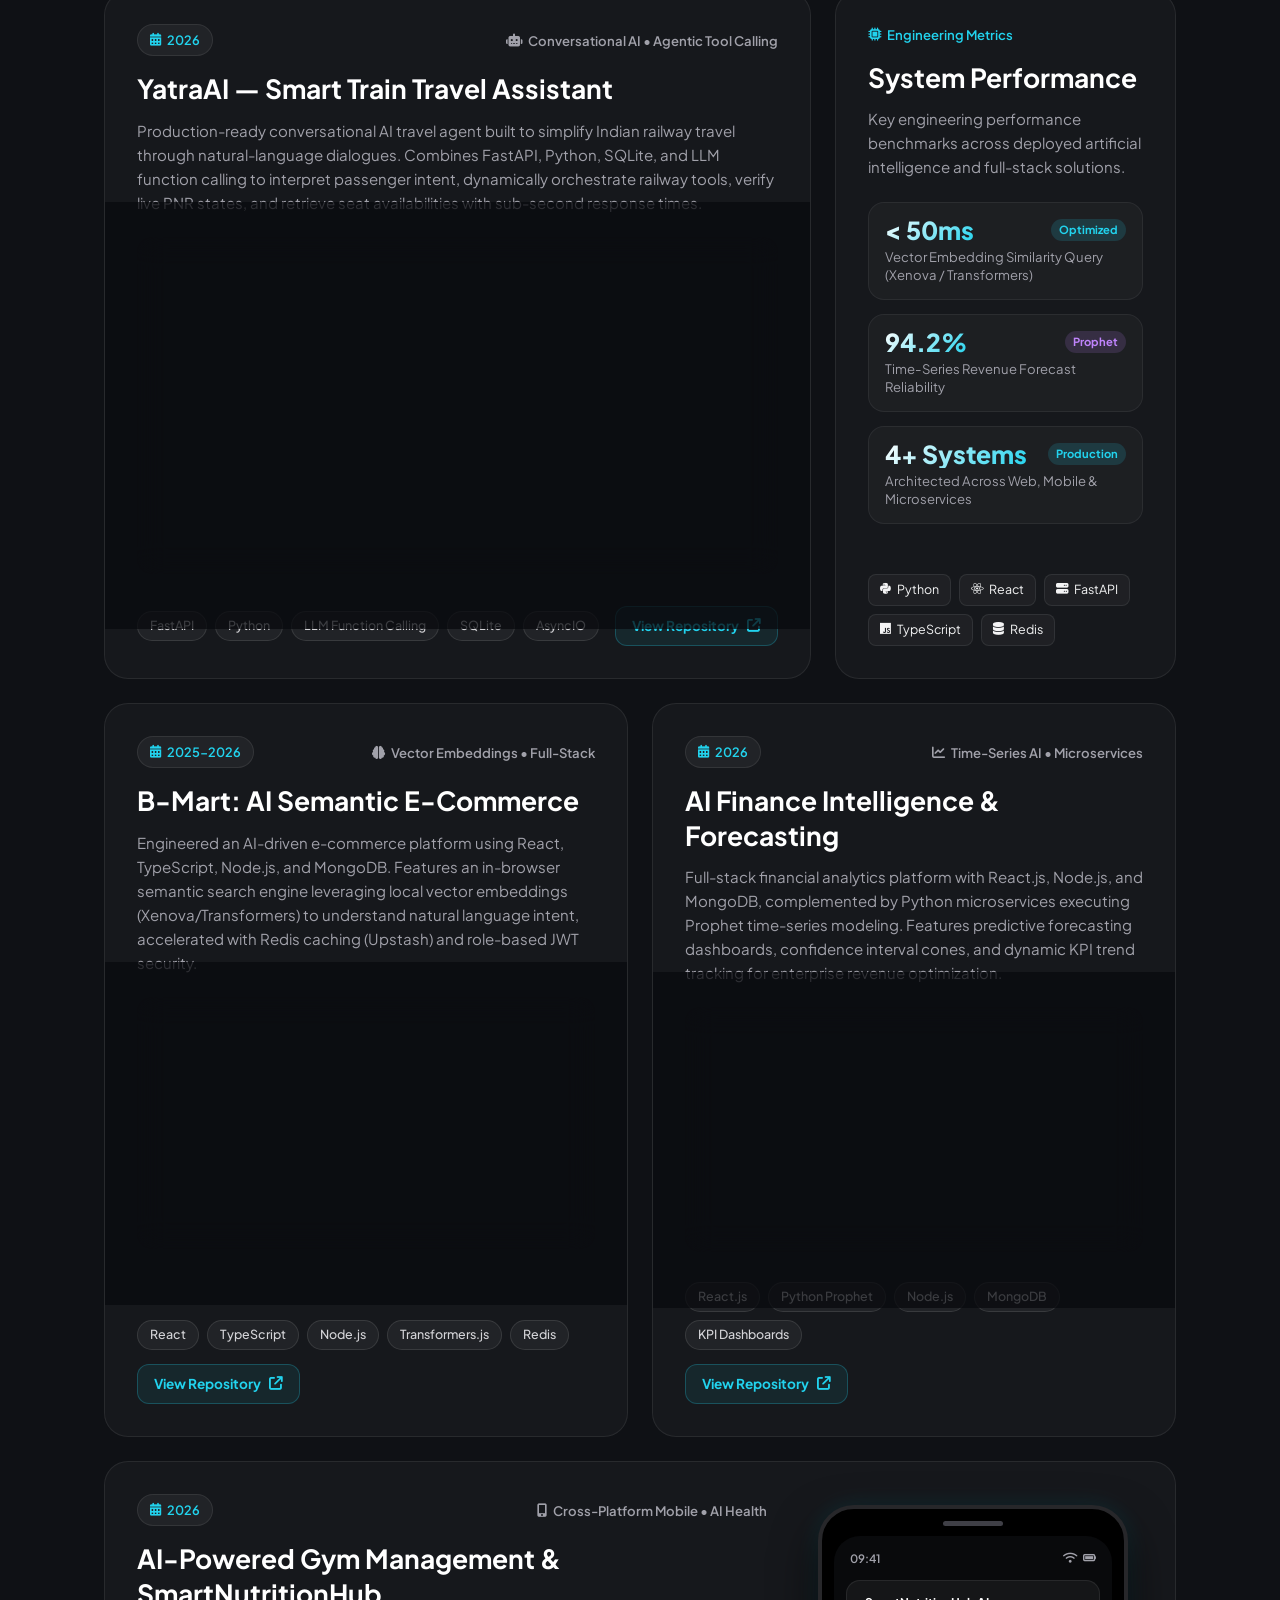
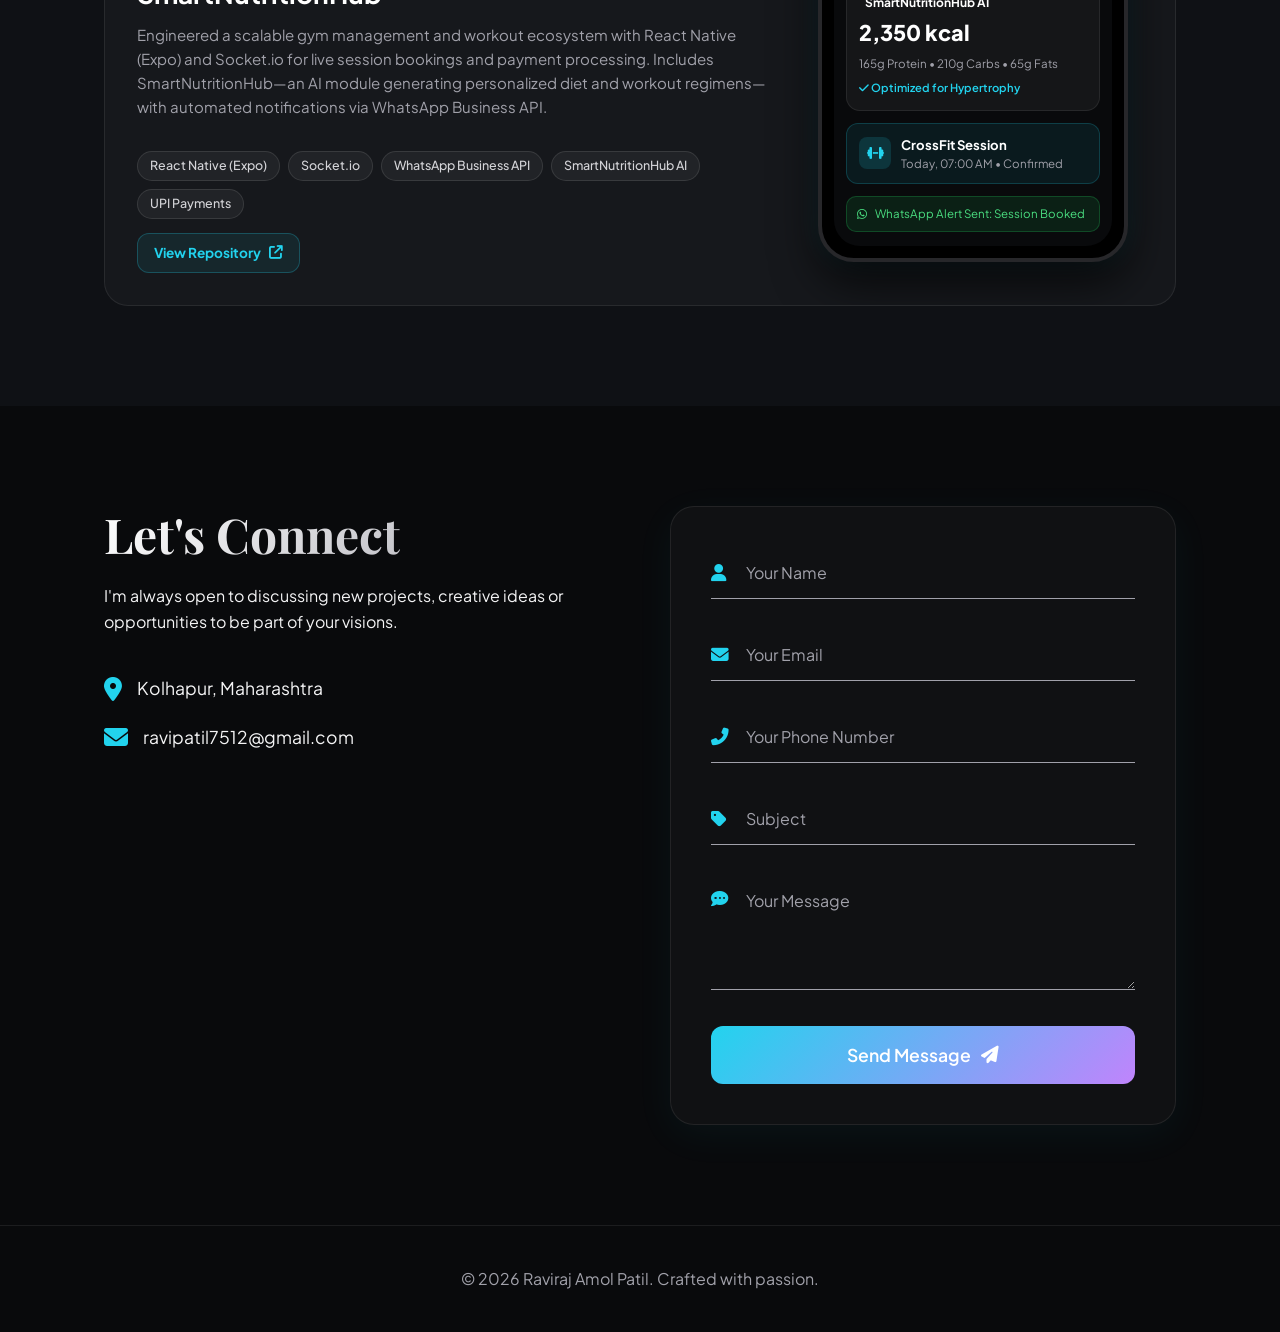
==== commit b48c1609: "feat: add interactive Command Palette, Applied AI Bento Grid, and 3D tilt effects" ====
--- a/frontend/index.html
+++ b/frontend/index.html
@@ -12,6 +12,7 @@
   <meta name="keywords" content="Raviraj Amol Patil, Raviraj Patil, Portfolio, Software Engineer, Full Stack Developer, AI Engineer, Python, React, FastAPI, Generative AI, Machine Learning, Kolhapur, KIT College of Engineering">
   <meta name="author" content="Raviraj Amol Patil">
   <meta name="robots" content="index, follow">
+  <meta name="google-site-verification" content="cPfnS2PTXnXgYucgB1julJGLlkkYIhrKdt6ckkc3pmE">
   <meta name="theme-color" content="#0f1115">
   <link rel="canonical" href="https://ravipatil-9225.github.io/">
 
@@ -108,6 +109,12 @@
           <li><a href="#internships" class="nav-link">Experience</a></li>
           <li><a href="#contact" class="nav-link">Contact</a></li>
           <li><a href="RESUME%20latest.pdf" target="_blank" rel="noopener noreferrer" class="nav-resume-btn">Resume <i class="fas fa-file-arrow-down"></i></a></li>
+          <li>
+            <button class="nav-palette-btn" id="paletteTriggerBtn" aria-label="Open Command Palette" title="Command Palette">
+              <i class="fas fa-terminal"></i>
+              <span class="cmd-kbd" id="cmdKbdShortcut">⌘K</span>
+            </button>
+          </li>
         </ul>
 
         <div class="social-icons-nav">
@@ -117,12 +124,20 @@
         </div>
       </div>
 
-      <!-- Hamburger Menu Button for Mobile & Tablet -->
-      <button class="hamburger-btn" id="hamburgerBtn" aria-label="Toggle navigation menu" aria-expanded="false" aria-controls="navMenuWrapper">
-        <span class="bar"></span>
-        <span class="bar"></span>
-        <span class="bar"></span>
-      </button>
+      <!-- Quick Command Palette Trigger (Visible on all devices & mobile navbar) -->
+      <div class="nav-mobile-actions">
+        <button class="mobile-palette-btn" id="mobilePaletteBtn" aria-label="Open Command Palette" title="Command Palette">
+          <i class="fas fa-terminal"></i>
+          <span class="mobile-cmd-badge">⌘K</span>
+        </button>
+
+        <!-- Hamburger Menu Button for Mobile & Tablet -->
+        <button class="hamburger-btn" id="hamburgerBtn" aria-label="Toggle navigation menu" aria-expanded="false" aria-controls="navMenuWrapper">
+          <span class="bar"></span>
+          <span class="bar"></span>
+          <span class="bar"></span>
+        </button>
+      </div>
     </div>
   </nav>
 
@@ -283,59 +298,337 @@
       </div>
     </section>
 
-    <!-- Projects Section -->
+    <!-- Projects Section (Bento Grid Layout) -->
     <section id="projects" class="projects section">
       <div class="container">
-        <h2 class="section-title">Selected Works</h2>
-        <div class="project-grid">
-
-          <!-- Project 1 -->
-          <a href="https://github.com/ravipatil-9225/Travel-Management-IRSTC" target="_blank" rel="noopener noreferrer" class="project-card fade-up" aria-label="YatraAI Smart Train Travel Assistant on GitHub">
-            <div class="project-content">
-              <span class="project-year">2026</span>
-              <h3>YatraAI - Smart Train Travel Assistant</h3>
-              <p>YatraAI is a production-ready AI-powered train travel chatbot built to simplify Indian railway travel through natural-language conversations. Acting as a virtual travel agent, it enables users to search trains, check schedules, view seat availability, and check PNR status through an intelligent chat interface. The system combines FastAPI, Python, JavaScript, SQLite, and LLM-based function calling, where the AI understands user intent and invokes dedicated tools for accurate data retrieval. It features a modern, responsive UI with dark mode, glassmorphism, and smooth animations, while its modular backend and simulated railway API layer are designed for easy integration with real-time railway services. The project demonstrates practical implementation of Generative AI, API orchestration, conversational AI, asynchronous backend development, and full-stack application architecture.</p>
-            </div>
-          </a>
-
-          <!-- Project 2 -->
-          <a href="https://github.com/uddhav1001/B-Mart" target="_blank" rel="noopener noreferrer" class="project-card fade-up" aria-label="B-Mart AI-Driven E-Commerce on GitHub">
-            <div class="project-content">
-              <span class="project-year">2025-2026</span>
-              <h3>B-Mart: AI-Driven E-Commerce</h3>
-              <p>Engineered a high-performance, full-stack e-commerce platform using React, TypeScript, Node.js, and
-                MongoDB, featuring secure JWT-based authentication and role-based authorization. Developed an AI-powered
-                semantic search engine leveraging local vector embeddings (Xenova/Transformers) to enable intelligent,
-                context-aware product search. Enhanced scalability and responsiveness by integrating Redis caching
-                (Upstash) and optimizing backend performance with concurrent data fetching.</p>
-            </div>
-          </a>
-
-          <!-- Project 3 -->
-          <a href="https://github.com/uddhav1001/AI-Finance-Intelligence-Revenue-Forecasting-Platform" target="_blank" rel="noopener noreferrer" class="project-card fade-up" aria-label="AI Finance Intelligence and Forecasting on GitHub">
-            <div class="project-content">
-              <span class="project-year">2026</span>
-              <h3>AI Finance Intelligence & Forecasting</h3>
-              <p>Engineered a full-stack AI-powered financial analytics platform leveraging React.js, Node.js, and
-                MongoDB, with Python microservices for time-series forecasting using Prophet. Developed secure JWT-based
-                authentication and robust REST APIs. Built dynamic dashboards featuring KPI metrics, trend
-                visualizations, and predictive forecasts, integrating AI-generated insights and automated reporting to
-                enhance operational efficiency.</p>
-            </div>
-          </a>
-
-          <!-- Project 4 -->
-          <a href="https://github.com/ravipatil-9225/gymwebsite" target="_blank" rel="noopener noreferrer" class="project-card fade-up" aria-label="AI-Powered Gym Management on GitHub">
-            <div class="project-content">
-              <span class="project-year">2026</span>
-              <h3>AI-Powered Gym Management</h3>
-              <p>Engineered a scalable gym management platform to automate membership tracking, class scheduling, and
-                user engagement. Built a cross-platform mobile app using React Native (Expo) for subscription
-                management, session bookings, and secure UPI/Card payments. Implemented real-time features with
-                Socket.io and automated notifications via WhatsApp Business API. Integrated SmartNutritionHub, an
-                AI-powered module generating personalized diet and workout plans.</p>
-            </div>
-          </a>
+        <div class="section-header-bento">
+          <span class="section-kicker"><i class="fas fa-layer-group"></i> PRODUCTION SYSTEMS & APPLIED AI</span>
+          <h2 class="section-title">Selected Works</h2>
+          <p class="section-subtitle">A collection of full-stack platforms, autonomous AI systems, and machine learning architectures engineered for high performance.</p>
+        </div>
+
+        <div class="bento-grid">
+
+          <!-- Bento Card 1: YatraAI (Featured Hero - 8 Cols) -->
+          <div class="bento-card tilt-card bento-hero-project fade-up">
+            <div class="bento-card-spotlight"></div>
+            <div class="bento-card-inner">
+              <div class="bento-meta-bar">
+                <span class="project-year"><i class="fas fa-calendar-alt"></i> 2026</span>
+                <span class="bento-category-tag"><i class="fas fa-robot"></i> Conversational AI &bull; Agentic Tool Calling</span>
+              </div>
+
+              <div class="bento-info">
+                <h3 class="bento-title">YatraAI — Smart Train Travel Assistant</h3>
+                <p class="bento-desc">Production-ready conversational AI travel agent built to simplify Indian railway travel through natural-language dialogues. Combines FastAPI, Python, SQLite, and LLM function calling to interpret passenger intent, dynamically orchestrate railway tools, verify live PNR states, and retrieve seat availabilities with sub-second response times.</p>
+              </div>
+
+              <!-- Interactive Mockup: YatraAI Agent Simulator -->
+              <div class="mockup-window glass-mockup">
+                <div class="mockup-header">
+                  <div class="mockup-dots">
+                    <span class="dot red"></span>
+                    <span class="dot yellow"></span>
+                    <span class="dot green"></span>
+                  </div>
+                  <span class="mockup-title"><i class="fas fa-terminal"></i> YATRA_AI_CORE // AGENTIC_ROUTER</span>
+                  <span class="mockup-badge live"><span class="pulse-dot"></span> LIVE AGENT</span>
+                </div>
+                <div class="mockup-chat-body" id="yatraChatPreview">
+                  <div class="chat-bubble user-bubble">
+                    <span class="bubble-sender"><i class="fas fa-user-circle"></i> Passenger</span>
+                    <p>Find 2AC tickets for Mumbai to Delhi on Friday night.</p>
+                  </div>
+                  <div class="chat-tool-banner">
+                    <i class="fas fa-bolt"></i>
+                    <span>[INVOKING TOOL]: <code>query_irctc(from="BCT", to="NDLS", class="2AC")</code></span>
+                  </div>
+                  <div class="chat-bubble bot-bubble" id="yatraBotBubble">
+                    <span class="bubble-sender"><i class="fas fa-brain"></i> YatraAI Agent</span>
+                    <p>Found <strong>18 available berths</strong> on <em>Rajdhani Express (12951)</em> &bull; Departs 17:00 &bull; Fare: ₹2,485. Would you like to check PNR status or book?</p>
+                  </div>
+                </div>
+                <div class="mockup-prompt-chips">
+                  <span class="chip-label">Interactive Test:</span>
+                  <button type="button" class="mockup-chip" data-scenario="pnr"><i class="fas fa-search"></i> Check PNR Status</button>
+                  <button type="button" class="mockup-chip" data-scenario="tatkal"><i class="fas fa-bolt"></i> Check Tatkal Berth</button>
+                  <button type="button" class="mockup-chip" data-scenario="reset"><i class="fas fa-redo"></i> Reset Demo</button>
+                </div>
+              </div>
+
+              <div class="bento-footer">
+                <div class="bento-tags">
+                  <span>FastAPI</span>
+                  <span>Python</span>
+                  <span>LLM Function Calling</span>
+                  <span>SQLite</span>
+                  <span>AsyncIO</span>
+                </div>
+                <a href="https://github.com/ravipatil-9225/Travel-Management-IRSTC" target="_blank" rel="noopener noreferrer" class="bento-action-link" aria-label="View YatraAI on GitHub">
+                  <span>View Repository</span>
+                  <i class="fas fa-arrow-up-right-from-square"></i>
+                </a>
+              </div>
+            </div>
+          </div>
+
+          <!-- Bento Card 2: AI & System Metrics Card (4 Cols) -->
+          <div class="bento-card tilt-card bento-stats-card fade-up">
+            <div class="bento-card-spotlight"></div>
+            <div class="bento-card-inner">
+              <div class="bento-meta-bar">
+                <span class="bento-category-tag cyan"><i class="fas fa-microchip"></i> Engineering Metrics</span>
+              </div>
+
+              <h3 class="bento-title">System Performance</h3>
+              <p class="bento-desc">Key engineering performance benchmarks across deployed artificial intelligence and full-stack solutions.</p>
+
+              <div class="metrics-stack">
+                <div class="metric-item">
+                  <div class="metric-header">
+                    <span class="metric-num">&lt; 50ms</span>
+                    <span class="metric-pill">Optimized</span>
+                  </div>
+                  <span class="metric-label">Vector Embedding Similarity Query (Xenova / Transformers)</span>
+                </div>
+
+                <div class="metric-item">
+                  <div class="metric-header">
+                    <span class="metric-num">94.2%</span>
+                    <span class="metric-pill purple">Prophet</span>
+                  </div>
+                  <span class="metric-label">Time-Series Revenue Forecast Reliability</span>
+                </div>
+
+                <div class="metric-item">
+                  <div class="metric-header">
+                    <span class="metric-num">4+ Systems</span>
+                    <span class="metric-pill">Production</span>
+                  </div>
+                  <span class="metric-label">Architected Across Web, Mobile & Microservices</span>
+                </div>
+              </div>
+
+              <div class="stack-quick-pills">
+                <span><i class="fab fa-python"></i> Python</span>
+                <span><i class="fab fa-react"></i> React</span>
+                <span><i class="fas fa-server"></i> FastAPI</span>
+                <span><i class="fab fa-js"></i> TypeScript</span>
+                <span><i class="fas fa-database"></i> Redis</span>
+              </div>
+            </div>
+          </div>
+
+          <!-- Bento Card 3: B-Mart Vector Semantic Search (6 Cols) -->
+          <div class="bento-card tilt-card bento-medium-card fade-up">
+            <div class="bento-card-spotlight"></div>
+            <div class="bento-card-inner">
+              <div class="bento-meta-bar">
+                <span class="project-year"><i class="fas fa-calendar-alt"></i> 2025-2026</span>
+                <span class="bento-category-tag"><i class="fas fa-brain"></i> Vector Embeddings &bull; Full-Stack</span>
+              </div>
+
+              <div class="bento-info">
+                <h3 class="bento-title">B-Mart: AI Semantic E-Commerce</h3>
+                <p class="bento-desc">Engineered an AI-driven e-commerce platform using React, TypeScript, Node.js, and MongoDB. Features an in-browser semantic search engine leveraging local vector embeddings (Xenova/Transformers) to understand natural language intent, accelerated with Redis caching (Upstash) and role-based JWT security.</p>
+              </div>
+
+              <!-- Mockup: Vector Search Bar -->
+              <div class="mockup-window glass-mockup compact">
+                <div class="mockup-header">
+                  <span class="mockup-title"><i class="fas fa-sparkles"></i> AI Semantic Search Engine</span>
+                  <span class="mockup-badge cyan"><i class="fas fa-dna"></i> Vector Space</span>
+                </div>
+                <div class="mockup-search-body">
+                  <div class="mockup-search-bar">
+                    <i class="fas fa-search"></i>
+                    <span class="mockup-query">"breathable trail running shoes"</span>
+                    <span class="vector-score"><i class="fas fa-check-circle"></i> 98.4% Match</span>
+                  </div>
+                  <div class="product-preview-tiles">
+                    <div class="product-tile">
+                      <div class="product-icon"><i class="fas fa-shoe-prints"></i></div>
+                      <div class="product-meta">
+                        <span class="product-name">AeroGrip Trail Pro</span>
+                        <span class="product-price">₹3,499 &bull; <i class="fas fa-star text-gold"></i> 4.9</span>
+                      </div>
+                      <span class="product-pill">Top Vector Match</span>
+                    </div>
+                    <div class="product-tile">
+                      <div class="product-icon"><i class="fas fa-running"></i></div>
+                      <div class="product-meta">
+                        <span class="product-name">FleetRunner Light</span>
+                        <span class="product-price">₹2,899 &bull; <i class="fas fa-star text-gold"></i> 4.7</span>
+                      </div>
+                      <span class="product-pill">94% Similarity</span>
+                    </div>
+                  </div>
+                </div>
+              </div>
+
+              <div class="bento-footer">
+                <div class="bento-tags">
+                  <span>React</span>
+                  <span>TypeScript</span>
+                  <span>Node.js</span>
+                  <span>Transformers.js</span>
+                  <span>Redis</span>
+                </div>
+                <a href="https://github.com/uddhav1001/B-Mart" target="_blank" rel="noopener noreferrer" class="bento-action-link" aria-label="View B-Mart on GitHub">
+                  <span>View Repository</span>
+                  <i class="fas fa-arrow-up-right-from-square"></i>
+                </a>
+              </div>
+            </div>
+          </div>
+
+          <!-- Bento Card 4: AI Finance Intelligence & Forecasting (6 Cols) -->
+          <div class="bento-card tilt-card bento-medium-card fade-up">
+            <div class="bento-card-spotlight"></div>
+            <div class="bento-card-inner">
+              <div class="bento-meta-bar">
+                <span class="project-year"><i class="fas fa-calendar-alt"></i> 2026</span>
+                <span class="bento-category-tag"><i class="fas fa-chart-line"></i> Time-Series AI &bull; Microservices</span>
+              </div>
+
+              <div class="bento-info">
+                <h3 class="bento-title">AI Finance Intelligence & Forecasting</h3>
+                <p class="bento-desc">Full-stack financial analytics platform with React.js, Node.js, and MongoDB, complemented by Python microservices executing Prophet time-series modeling. Features predictive forecasting dashboards, confidence interval cones, and dynamic KPI trend tracking for enterprise revenue optimization.</p>
+              </div>
+
+              <!-- Mockup: Financial Forecast Curve -->
+              <div class="mockup-window glass-mockup compact">
+                <div class="mockup-header">
+                  <span class="mockup-title"><i class="fas fa-chart-pie"></i> Prophet Revenue Forecast</span>
+                  <span class="mockup-badge purple"><i class="fas fa-wave-square"></i> ML Forecast</span>
+                </div>
+                <div class="mockup-chart-body">
+                  <div class="chart-kpis">
+                    <div class="kpi-block">
+                      <span class="kpi-title">Q4 Revenue Projection</span>
+                      <span class="kpi-val">+34.8% <i class="fas fa-arrow-trend-up"></i></span>
+                    </div>
+                    <div class="kpi-block">
+                      <span class="kpi-title">Forecast Confidence</span>
+                      <span class="kpi-val text-cyan">95% Bound</span>
+                    </div>
+                  </div>
+                  <!-- SVG Chart Sparkline with Prophet Confidence Cone -->
+                  <div class="sparkline-wrapper">
+                    <svg viewBox="0 0 380 90" class="sparkline-svg" aria-label="Prophet Forecast Visualization">
+                      <defs>
+                        <linearGradient id="cyanFill" x1="0" y1="0" x2="0" y2="1">
+                          <stop offset="0%" stop-color="#22d3ee" stop-opacity="0.3"/>
+                          <stop offset="100%" stop-color="#22d3ee" stop-opacity="0.0"/>
+                        </linearGradient>
+                        <linearGradient id="purpleFill" x1="0" y1="0" x2="0" y2="1">
+                          <stop offset="0%" stop-color="#c084fc" stop-opacity="0.25"/>
+                          <stop offset="100%" stop-color="#c084fc" stop-opacity="0.0"/>
+                        </linearGradient>
+                      </defs>
+                      <!-- Confidence Interval Band -->
+                      <polygon points="230,42 380,18 380,68 230,42" fill="url(#purpleFill)"/>
+                      <!-- Baseline area fill -->
+                      <polygon points="0,75 55,62 110,68 170,48 230,42 230,90 0,90" fill="url(#cyanFill)"/>
+                      <!-- Historical Line -->
+                      <path d="M0,75 Q30,68 55,62 T110,68 T170,48 T230,42" fill="none" stroke="#22d3ee" stroke-width="2.5" stroke-linecap="round"/>
+                      <!-- Prophet Forecast Dashed Line -->
+                      <path d="M230,42 Q300,32 380,26" fill="none" stroke="#c084fc" stroke-width="2.5" stroke-dasharray="5,4" stroke-linecap="round"/>
+                      <!-- Active junction dot -->
+                      <circle cx="230" cy="42" r="4.5" fill="#fff" stroke="#22d3ee" stroke-width="2"/>
+                    </svg>
+                    <div class="chart-labels">
+                      <span>Historical Baseline</span>
+                      <span class="label-forecast">Prophet Model Forecast &rarr;</span>
+                    </div>
+                  </div>
+                </div>
+              </div>
+
+              <div class="bento-footer">
+                <div class="bento-tags">
+                  <span>React.js</span>
+                  <span>Python Prophet</span>
+                  <span>Node.js</span>
+                  <span>MongoDB</span>
+                  <span>KPI Dashboards</span>
+                </div>
+                <a href="https://github.com/uddhav1001/AI-Finance-Intelligence-Revenue-Forecasting-Platform" target="_blank" rel="noopener noreferrer" class="bento-action-link" aria-label="View AI Finance on GitHub">
+                  <span>View Repository</span>
+                  <i class="fas fa-arrow-up-right-from-square"></i>
+                </a>
+              </div>
+            </div>
+          </div>
+
+          <!-- Bento Card 5: AI-Powered Gym Management (12 Cols Showcase) -->
+          <div class="bento-card tilt-card bento-wide-mobile-card fade-up">
+            <div class="bento-card-spotlight"></div>
+            <div class="bento-card-inner bento-split-layout">
+              <div class="bento-split-text">
+                <div class="bento-meta-bar">
+                  <span class="project-year"><i class="fas fa-calendar-alt"></i> 2026</span>
+                  <span class="bento-category-tag"><i class="fas fa-mobile-alt"></i> Cross-Platform Mobile &bull; AI Health</span>
+                </div>
+
+                <h3 class="bento-title">AI-Powered Gym Management & SmartNutritionHub</h3>
+                <p class="bento-desc">Engineered a scalable gym management and workout ecosystem with React Native (Expo) and Socket.io for live session bookings and payment processing. Includes SmartNutritionHub—an AI module generating personalized diet and workout regimens—with automated notifications via WhatsApp Business API.</p>
+
+                <div class="bento-footer">
+                  <div class="bento-tags">
+                    <span>React Native (Expo)</span>
+                    <span>Socket.io</span>
+                    <span>WhatsApp Business API</span>
+                    <span>SmartNutritionHub AI</span>
+                    <span>UPI Payments</span>
+                  </div>
+                  <a href="https://github.com/ravipatil-9225/gymwebsite" target="_blank" rel="noopener noreferrer" class="bento-action-link" aria-label="View Gym Management on GitHub">
+                    <span>View Repository</span>
+                    <i class="fas fa-arrow-up-right-from-square"></i>
+                  </a>
+                </div>
+              </div>
+
+              <!-- Mockup: Smartphone Bezel Frame -->
+              <div class="bento-split-visual">
+                <div class="mobile-phone-mockup">
+                  <div class="phone-speaker-notch"></div>
+                  <div class="phone-screen-display">
+                    <div class="phone-status-row">
+                      <span class="phone-time">09:41</span>
+                      <div class="phone-status-icons">
+                        <i class="fas fa-wifi"></i>
+                        <i class="fas fa-battery-full"></i>
+                      </div>
+                    </div>
+
+                    <div class="phone-card-widget">
+                      <div class="widget-top">
+                        <i class="fas fa-sparkles text-cyan"></i>
+                        <span>SmartNutritionHub AI</span>
+                      </div>
+                      <div class="widget-calories">2,350 kcal</div>
+                      <div class="widget-macros">165g Protein &bull; 210g Carbs &bull; 65g Fats</div>
+                      <span class="widget-status"><i class="fas fa-check"></i> Optimized for Hypertrophy</span>
+                    </div>
+
+                    <div class="phone-booking-card">
+                      <div class="booking-icon"><i class="fas fa-dumbbell"></i></div>
+                      <div class="booking-info">
+                        <span class="booking-title">CrossFit Session</span>
+                        <span class="booking-time">Today, 07:00 AM &bull; Confirmed</span>
+                      </div>
+                    </div>
+
+                    <div class="phone-whatsapp-alert">
+                      <i class="fab fa-whatsapp"></i>
+                      <span>WhatsApp Alert Sent: Session Booked</span>
+                    </div>
+                  </div>
+                </div>
+              </div>
+            </div>
+          </div>
 
         </div>
       </div>
@@ -390,13 +683,6 @@
                 <textarea id="message" name="message" rows="4" required placeholder="Your Message"></textarea>
                 <label for="message">Your Message</label>
               </div>
-              <!-- 
-              <div class="input-group" style="padding-top: 10px;">
-                <i class="fas fa-paperclip input-icon" style="top: 25px;"></i>
-                <input type="file" id="attachment" name="attachment" accept=".pdf,.doc,.docx" style="padding-top: 5px; cursor: pointer;">
-                <label for="attachment" style="opacity: 1; top: -10px; font-size: 0.85rem; color: var(--accent-cyan);">Attach Resume / Document (Optional)</label>
-              </div>
-              -->
               <button type="submit" class="submit-btn" id="submitBtn">
                 <span>Send Message</span>
                 <i class="fas fa-paper-plane"></i>
@@ -416,6 +702,53 @@
     </div>
   </footer>
 
+  <!-- Command Palette Modal (Cmd+K / Ctrl+K) -->
+  <div class="cmd-palette-backdrop" id="cmdPalette" aria-hidden="true" role="dialog" aria-modal="true" aria-labelledby="cmdPaletteInput">
+    <div class="cmd-palette-dialog">
+      <!-- Search Bar -->
+      <div class="cmd-palette-header">
+        <i class="fas fa-search cmd-search-icon"></i>
+        <input 
+          type="text" 
+          id="cmdPaletteInput" 
+          class="cmd-palette-input" 
+          placeholder="Type a command or search sections..." 
+          autocomplete="off" 
+          spellcheck="false" 
+          aria-label="Search portfolio commands">
+        <button class="cmd-palette-close" id="cmdPaletteCloseBtn" aria-label="Close Command Palette">
+          <kbd>ESC</kbd>
+        </button>
+      </div>
+
+      <!-- Action List -->
+      <div class="cmd-palette-body" id="cmdPaletteBody">
+        <!-- Injected via JavaScript with categories & actions -->
+      </div>
+
+      <!-- Footer Hints -->
+      <div class="cmd-palette-footer">
+        <div class="cmd-footer-keys">
+          <span><kbd>&uarr;</kbd><kbd>&darr;</kbd> Navigate</span>
+          <span><kbd>&crarr;</kbd> Execute</span>
+          <span><kbd>ESC</kbd> Close</span>
+        </div>
+        <div class="cmd-footer-badge">
+          <span id="cmdPlatformLabel">Mac &bull; Win &bull; iOS &bull; Android</span>
+        </div>
+      </div>
+    </div>
+  </div>
+
+  <!-- Interactive Toast Notification System -->
+  <div class="toast-container" id="toastContainer" aria-live="polite"></div>
+
+  <!-- Floating Mobile Quick Action Pill (Mobile Screens) -->
+  <button class="floating-cmd-fab" id="floatingCmdFab" aria-label="Open Command Menu" title="Open Quick Menu">
+    <i class="fas fa-terminal"></i>
+    <span>⌘K</span>
+  </button>
+
   <script src="script.js"></script>
 </body>
 
--- a/frontend/style.css
+++ b/frontend/style.css
@@ -195,6 +195,96 @@
   background: var(--accent-cyan) !important;
   color: #000 !important;
   border-color: var(--accent-cyan) !important;
+}
+
+/* Nav Palette Trigger Button */
+.nav-palette-btn {
+  display: inline-flex;
+  align-items: center;
+  gap: 8px;
+  padding: 6px 14px;
+  border-radius: 12px;
+  background: rgba(0, 0, 0, 0.05);
+  border: 1px solid rgba(0, 0, 0, 0.12);
+  color: #000;
+  font-family: var(--font-body);
+  font-size: 0.88rem;
+  font-weight: 600;
+  cursor: pointer;
+  transition: all 0.25s cubic-bezier(0.16, 1, 0.3, 1);
+}
+
+.navbar.dark-nav .nav-palette-btn {
+  background: rgba(255, 255, 255, 0.06);
+  border-color: rgba(255, 255, 255, 0.12);
+  color: var(--text-light);
+}
+
+.nav-palette-btn:hover {
+  background: rgba(34, 211, 238, 0.15);
+  border-color: var(--accent-cyan);
+  color: var(--accent-cyan);
+  transform: translateY(-1px);
+  box-shadow: 0 4px 14px rgba(34, 211, 238, 0.2);
+}
+
+.cmd-kbd {
+  display: inline-flex;
+  align-items: center;
+  justify-content: center;
+  font-size: 0.75rem;
+  font-family: inherit;
+  background: rgba(0, 0, 0, 0.08);
+  border: 1px solid rgba(0, 0, 0, 0.15);
+  border-radius: 6px;
+  padding: 1px 6px;
+  line-height: 1.2;
+}
+
+.navbar.dark-nav .cmd-kbd {
+  background: rgba(255, 255, 255, 0.1);
+  border-color: rgba(255, 255, 255, 0.2);
+  color: var(--accent-cyan);
+}
+
+/* Mobile Nav Actions Container */
+.nav-mobile-actions {
+  display: none;
+  align-items: center;
+  gap: 10px;
+}
+
+.mobile-palette-btn {
+  display: inline-flex;
+  align-items: center;
+  gap: 6px;
+  background: rgba(255, 255, 255, 0.08);
+  border: 1px solid rgba(255, 255, 255, 0.15);
+  color: #000;
+  padding: 7px 12px;
+  border-radius: 10px;
+  font-size: 0.82rem;
+  font-weight: 600;
+  cursor: pointer;
+  transition: all 0.2s ease;
+}
+
+.navbar.dark-nav .mobile-palette-btn {
+  color: var(--accent-cyan);
+  background: rgba(34, 211, 238, 0.1);
+  border-color: rgba(34, 211, 238, 0.3);
+}
+
+.mobile-cmd-badge {
+  font-size: 0.72rem;
+  padding: 1px 5px;
+  background: rgba(0, 0, 0, 0.1);
+  border-radius: 4px;
+}
+
+.navbar.dark-nav .mobile-cmd-badge {
+  background: rgba(34, 211, 238, 0.2);
+  color: #fff;
 }
 
 .social-icons-nav {
@@ -644,65 +734,1090 @@
   color: var(--text-muted);
 }
 
-/* Project Grid */
-.project-grid {
+/* ==========================================================================
+   Selected Works - Modern Bento Grid & Applied AI Layout
+   ========================================================================== */
+
+.section-header-bento {
+  margin-bottom: 45px;
+}
+
+.section-kicker {
+  display: inline-flex;
+  align-items: center;
+  gap: 8px;
+  font-size: 0.8rem;
+  font-weight: 800;
+  letter-spacing: 1.5px;
+  text-transform: uppercase;
+  color: var(--accent-cyan);
+  background: rgba(34, 211, 238, 0.1);
+  border: 1px solid rgba(34, 211, 238, 0.25);
+  padding: 6px 14px;
+  border-radius: 20px;
+  margin-bottom: 14px;
+}
+
+.bento-grid {
   display: grid;
-  grid-template-columns: repeat(auto-fill, minmax(min(100%, 300px), 1fr));
-  gap: 25px;
-}
-
-.project-card {
-  display: block;
+  grid-template-columns: repeat(12, 1fr);
+  gap: 24px;
+  perspective: 1200px;
+}
+
+/* Bento Cards Base & 3D Tilt */
+.bento-card {
+  position: relative;
   background: var(--glass-bg);
   border: 1px solid var(--glass-border);
-  border-radius: 20px;
-  padding: clamp(20px, 3vw, 30px);
-  transition: all 0.4s ease;
-  cursor: pointer;
+  border-radius: 24px;
+  padding: clamp(22px, 3.5vw, 32px);
+  overflow: hidden;
+  display: flex;
+  flex-direction: column;
+  transition: transform 0.25s cubic-bezier(0.16, 1, 0.3, 1), 
+              border-color 0.3s ease, 
+              box-shadow 0.3s ease;
+  transform-style: preserve-3d;
+  will-change: transform;
+}
+
+.bento-card-spotlight {
+  position: absolute;
+  inset: 0;
+  pointer-events: none;
+  background: radial-gradient(650px circle at var(--mouse-x, -300px) var(--mouse-y, -300px), rgba(34, 211, 238, 0.14), transparent 50%);
+  opacity: 0;
+  transition: opacity 0.35s ease;
+  z-index: 1;
+}
+
+.bento-card:hover .bento-card-spotlight {
+  opacity: 1;
+}
+
+.bento-card:hover {
+  border-color: rgba(34, 211, 238, 0.45);
+  box-shadow: 0 20px 45px rgba(0, 0, 0, 0.55), 0 0 25px rgba(34, 211, 238, 0.12);
+}
+
+.bento-card-inner {
   position: relative;
-  overflow: hidden;
-}
-
-.project-card::before {
-  content: '';
-  position: absolute;
-  top: 0;
-  left: 0;
-  width: 100%;
+  z-index: 2;
+  display: flex;
+  flex-direction: column;
   height: 100%;
-  background: radial-gradient(circle at top right, rgba(34, 211, 238, 0.1), transparent 50%);
-  opacity: 0;
-  transition: opacity 0.4s ease;
-}
-
-.project-card:hover {
-  transform: translateY(-10px);
-  border-color: var(--accent-cyan);
-  box-shadow: 0 20px 40px rgba(0, 0, 0, 0.3);
-}
-
-.project-card:hover::before {
-  opacity: 1;
+}
+
+/* Column Spanning */
+.bento-hero-project {
+  grid-column: span 8;
+}
+
+.bento-stats-card {
+  grid-column: span 4;
+}
+
+.bento-medium-card {
+  grid-column: span 6;
+}
+
+.bento-wide-mobile-card {
+  grid-column: span 12;
+}
+
+/* Meta Bar & Headers */
+.bento-meta-bar {
+  display: flex;
+  justify-content: space-between;
+  align-items: center;
+  flex-wrap: wrap;
+  gap: 10px;
+  margin-bottom: 16px;
 }
 
 .project-year {
-  display: inline-block;
+  display: inline-flex;
+  align-items: center;
+  gap: 6px;
   padding: 5px 12px;
   background: rgba(255, 255, 255, 0.05);
+  border: 1px solid rgba(255, 255, 255, 0.08);
   border-radius: 20px;
   font-size: 0.8rem;
   color: var(--accent-cyan);
-  margin-bottom: 15px;
-}
-
-.project-card h3 {
-  font-size: clamp(1.2rem, 2.5vw, 1.5rem);
-  margin-bottom: 15px;
-}
-
-.project-card p {
+  font-weight: 600;
+}
+
+.bento-category-tag {
+  font-size: 0.82rem;
+  font-weight: 600;
   color: var(--text-muted);
-  font-size: 0.95rem;
+  display: inline-flex;
+  align-items: center;
+  gap: 6px;
+}
+
+.bento-category-tag.cyan {
+  color: var(--accent-cyan);
+}
+
+.bento-title {
+  font-size: clamp(1.3rem, 2.3vw, 1.65rem);
+  font-weight: 700;
+  color: #fff;
+  margin-bottom: 12px;
+  line-height: 1.3;
+}
+
+.bento-desc {
+  font-size: 0.94rem;
+  color: var(--text-muted);
+  line-height: 1.6;
+  margin-bottom: 22px;
+}
+
+/* ==========================================================================
+   Interactive UI Mockups
+   ========================================================================== */
+
+.glass-mockup {
+  background: rgba(8, 10, 14, 0.75);
+  backdrop-filter: blur(14px);
+  -webkit-backdrop-filter: blur(14px);
+  border: 1px solid rgba(255, 255, 255, 0.08);
+  border-radius: 16px;
+  overflow: hidden;
+  margin-bottom: 22px;
+  box-shadow: 0 10px 30px rgba(0, 0, 0, 0.4);
+}
+
+.glass-mockup.compact {
+  margin-bottom: 20px;
+}
+
+.mockup-header {
+  display: flex;
+  align-items: center;
+  justify-content: space-between;
+  padding: 10px 16px;
+  background: rgba(255, 255, 255, 0.03);
+  border-bottom: 1px solid rgba(255, 255, 255, 0.06);
+  font-size: 0.78rem;
+  font-weight: 600;
+  color: #d4d4d8;
+  font-family: monospace;
+}
+
+.mockup-dots {
+  display: flex;
+  gap: 6px;
+  align-items: center;
+}
+
+.mockup-dots .dot {
+  width: 9px;
+  height: 9px;
+  border-radius: 50%;
+}
+
+.mockup-dots .dot.red { background: #ff5f56; }
+.mockup-dots .dot.yellow { background: #ffbd2e; }
+.mockup-dots .dot.green { background: #27c93f; }
+
+.mockup-title {
+  display: inline-flex;
+  align-items: center;
+  gap: 6px;
+}
+
+.mockup-badge {
+  font-size: 0.72rem;
+  padding: 2px 8px;
+  border-radius: 12px;
+  font-weight: 700;
+  text-transform: uppercase;
+  letter-spacing: 0.5px;
+}
+
+.mockup-badge.live {
+  background: rgba(34, 197, 94, 0.15);
+  color: #4ade80;
+  border: 1px solid rgba(34, 197, 94, 0.3);
+  display: inline-flex;
+  align-items: center;
+  gap: 5px;
+}
+
+.pulse-dot {
+  width: 6px;
+  height: 6px;
+  border-radius: 50%;
+  background: #4ade80;
+  animation: pulseGlow 1.8s infinite;
+}
+
+@keyframes pulseGlow {
+  0%, 100% { opacity: 1; transform: scale(1); }
+  50% { opacity: 0.4; transform: scale(0.85); }
+}
+
+.mockup-badge.cyan {
+  background: rgba(34, 211, 238, 0.15);
+  color: var(--accent-cyan);
+  border: 1px solid rgba(34, 211, 238, 0.3);
+}
+
+.mockup-badge.purple {
+  background: rgba(192, 132, 252, 0.15);
+  color: var(--accent-purple);
+  border: 1px solid rgba(192, 132, 252, 0.3);
+}
+
+/* Chat Mockup (YatraAI) */
+.mockup-chat-body {
+  padding: 16px;
+  display: flex;
+  flex-direction: column;
+  gap: 12px;
+  font-size: 0.88rem;
+}
+
+.chat-bubble {
+  padding: 10px 14px;
+  border-radius: 14px;
+  max-width: 92%;
+  line-height: 1.5;
+}
+
+.user-bubble {
+  background: rgba(255, 255, 255, 0.08);
+  border: 1px solid rgba(255, 255, 255, 0.1);
+  align-self: flex-start;
+  border-bottom-left-radius: 4px;
+}
+
+.bot-bubble {
+  background: rgba(34, 211, 238, 0.08);
+  border: 1px solid rgba(34, 211, 238, 0.22);
+  align-self: flex-start;
+  border-bottom-left-radius: 4px;
+  color: #fff;
+  transition: all 0.3s ease;
+}
+
+.bubble-sender {
+  display: flex;
+  align-items: center;
+  gap: 6px;
+  font-size: 0.75rem;
+  font-weight: 700;
+  color: var(--accent-cyan);
+  margin-bottom: 4px;
+}
+
+.chat-tool-banner {
+  display: flex;
+  align-items: center;
+  gap: 8px;
+  padding: 7px 12px;
+  background: rgba(0, 0, 0, 0.5);
+  border-left: 3px solid var(--accent-cyan);
+  border-radius: 6px;
+  font-family: monospace;
+  font-size: 0.78rem;
+  color: #a1a1aa;
+}
+
+.chat-tool-banner code {
+  color: #fef08a;
+  word-break: break-all;
+}
+
+.mockup-prompt-chips {
+  display: flex;
+  align-items: center;
+  flex-wrap: wrap;
+  gap: 8px;
+  padding: 10px 16px;
+  background: rgba(0, 0, 0, 0.35);
+  border-top: 1px solid rgba(255, 255, 255, 0.05);
+}
+
+.chip-label {
+  font-size: 0.75rem;
+  color: var(--text-muted);
+  font-weight: 600;
+}
+
+.mockup-chip {
+  background: rgba(255, 255, 255, 0.06);
+  border: 1px solid rgba(255, 255, 255, 0.12);
+  color: #e4e4e7;
+  font-family: var(--font-body);
+  font-size: 0.76rem;
+  font-weight: 600;
+  padding: 4px 11px;
+  border-radius: 20px;
+  cursor: pointer;
+  display: inline-flex;
+  align-items: center;
+  gap: 5px;
+  transition: all 0.2s ease;
+}
+
+.mockup-chip:hover {
+  background: var(--accent-cyan);
+  color: #000;
+  border-color: var(--accent-cyan);
+  transform: translateY(-1px);
+}
+
+/* Engineering Metrics Bento Card */
+.metrics-stack {
+  display: flex;
+  flex-direction: column;
+  gap: 14px;
+  margin-bottom: 22px;
+  flex: 1;
+}
+
+.metric-item {
+  background: rgba(255, 255, 255, 0.03);
+  border: 1px solid rgba(255, 255, 255, 0.06);
+  padding: 14px 16px;
+  border-radius: 16px;
+  transition: transform 0.2s ease, border-color 0.2s ease;
+}
+
+.metric-item:hover {
+  transform: translateX(4px);
+  border-color: rgba(34, 211, 238, 0.3);
+}
+
+.metric-header {
+  display: flex;
+  justify-content: space-between;
+  align-items: center;
+  margin-bottom: 4px;
+}
+
+.metric-num {
+  font-size: 1.55rem;
+  font-weight: 800;
+  background: linear-gradient(135deg, #fff 0%, var(--accent-cyan) 100%);
+  -webkit-background-clip: text;
+  -webkit-text-fill-color: transparent;
+  line-height: 1.1;
+}
+
+.metric-pill {
+  font-size: 0.7rem;
+  padding: 2px 8px;
+  border-radius: 12px;
+  background: rgba(34, 211, 238, 0.15);
+  color: var(--accent-cyan);
+  font-weight: 700;
+}
+
+.metric-pill.purple {
+  background: rgba(192, 132, 252, 0.15);
+  color: var(--accent-purple);
+}
+
+.metric-label {
+  font-size: 0.82rem;
+  color: var(--text-muted);
+  line-height: 1.4;
+  display: block;
+}
+
+.stack-quick-pills {
+  display: flex;
+  flex-wrap: wrap;
+  gap: 8px;
+  margin-top: auto;
+}
+
+.stack-quick-pills span {
+  background: rgba(255, 255, 255, 0.04);
+  border: 1px solid rgba(255, 255, 255, 0.08);
+  padding: 5px 11px;
+  border-radius: 8px;
+  font-size: 0.78rem;
+  color: var(--text-light);
+  display: inline-flex;
+  align-items: center;
+  gap: 6px;
+}
+
+/* Vector Search Mockup (B-Mart) */
+.mockup-search-body {
+  padding: 14px;
+  display: flex;
+  flex-direction: column;
+  gap: 12px;
+}
+
+.mockup-search-bar {
+  display: flex;
+  align-items: center;
+  justify-content: space-between;
+  gap: 8px;
+  background: rgba(0, 0, 0, 0.5);
+  border: 1px solid rgba(34, 211, 238, 0.3);
+  padding: 8px 12px;
+  border-radius: 10px;
+  font-size: 0.82rem;
+}
+
+.mockup-query {
+  color: #fff;
+  font-style: italic;
+  overflow: hidden;
+  text-overflow: ellipsis;
+  white-space: nowrap;
+}
+
+.vector-score {
+  font-size: 0.72rem;
+  color: var(--accent-cyan);
+  font-weight: 700;
+  white-space: nowrap;
+}
+
+.product-preview-tiles {
+  display: flex;
+  flex-direction: column;
+  gap: 8px;
+}
+
+.product-tile {
+  display: flex;
+  align-items: center;
+  justify-content: space-between;
+  gap: 10px;
+  padding: 8px 12px;
+  background: rgba(255, 255, 255, 0.03);
+  border: 1px solid rgba(255, 255, 255, 0.06);
+  border-radius: 10px;
+}
+
+.product-icon {
+  width: 32px;
+  height: 32px;
+  border-radius: 8px;
+  background: rgba(34, 211, 238, 0.1);
+  color: var(--accent-cyan);
+  display: flex;
+  align-items: center;
+  justify-content: center;
+  font-size: 0.85rem;
+  flex-shrink: 0;
+}
+
+.product-meta {
+  display: flex;
+  flex-direction: column;
+  flex: 1;
+}
+
+.product-name {
+  font-size: 0.85rem;
+  font-weight: 600;
+  color: #fff;
+}
+
+.product-price {
+  font-size: 0.75rem;
+  color: var(--text-muted);
+}
+
+.text-gold {
+  color: #fdc500;
+}
+
+.product-pill {
+  font-size: 0.7rem;
+  padding: 3px 8px;
+  border-radius: 10px;
+  background: rgba(34, 211, 238, 0.15);
+  color: var(--accent-cyan);
+  font-weight: 600;
+  white-space: nowrap;
+}
+
+/* Forecast Chart Mockup (AI Finance) */
+.mockup-chart-body {
+  padding: 14px;
+  display: flex;
+  flex-direction: column;
+  gap: 12px;
+}
+
+.chart-kpis {
+  display: flex;
+  justify-content: space-between;
+  gap: 10px;
+}
+
+.kpi-block {
+  display: flex;
+  flex-direction: column;
+}
+
+.kpi-title {
+  font-size: 0.72rem;
+  color: var(--text-muted);
+}
+
+.kpi-val {
+  font-size: 1.15rem;
+  font-weight: 800;
+  color: #fff;
+}
+
+.text-cyan {
+  color: var(--accent-cyan);
+}
+
+.sparkline-wrapper {
+  position: relative;
+  width: 100%;
+}
+
+.sparkline-svg {
+  width: 100%;
+  height: auto;
+  max-height: 85px;
+  display: block;
+}
+
+.chart-labels {
+  display: flex;
+  justify-content: space-between;
+  font-size: 0.72rem;
+  color: var(--text-muted);
+  margin-top: 6px;
+}
+
+.label-forecast {
+  color: var(--accent-purple);
+  font-weight: 700;
+}
+
+/* Mobile Phone Frame Mockup (Gym Management) */
+.bento-split-layout {
+  display: grid;
+  grid-template-columns: 1fr 340px;
+  gap: 36px;
+  align-items: center;
+}
+
+.bento-split-text {
+  display: flex;
+  flex-direction: column;
+}
+
+.mobile-phone-mockup {
+  width: 100%;
+  max-width: 310px;
+  margin: 0 auto;
+  background: #000;
+  border: 4px solid #27272a;
+  border-radius: 36px;
+  padding: 12px;
+  box-shadow: 0 20px 45px rgba(0, 0, 0, 0.7), 0 0 25px rgba(34, 211, 238, 0.12);
+  position: relative;
+}
+
+.phone-speaker-notch {
+  width: 60px;
+  height: 5px;
+  background: #3f3f46;
+  border-radius: 10px;
+  margin: 0 auto 10px;
+}
+
+.phone-screen-display {
+  background: #090a0c;
+  border-radius: 26px;
+  padding: 14px 12px;
+  display: flex;
+  flex-direction: column;
+  gap: 12px;
+  font-size: 0.8rem;
+}
+
+.phone-status-row {
+  display: flex;
+  justify-content: space-between;
+  align-items: center;
+  font-size: 0.72rem;
+  color: #a1a1aa;
+  font-weight: 600;
+  padding: 0 4px;
+}
+
+.phone-status-icons {
+  display: flex;
+  gap: 6px;
+}
+
+.phone-card-widget {
+  background: rgba(255, 255, 255, 0.05);
+  border: 1px solid rgba(255, 255, 255, 0.08);
+  padding: 12px;
+  border-radius: 14px;
+}
+
+.widget-top {
+  display: flex;
+  align-items: center;
+  gap: 6px;
+  font-size: 0.75rem;
+  font-weight: 700;
+  color: #fff;
+}
+
+.widget-calories {
+  font-size: 1.35rem;
+  font-weight: 800;
+  color: #fff;
+  margin: 4px 0;
+}
+
+.widget-macros {
+  font-size: 0.72rem;
+  color: var(--text-muted);
+}
+
+.widget-status {
+  display: inline-block;
+  font-size: 0.7rem;
+  color: var(--accent-cyan);
+  font-weight: 600;
+  margin-top: 6px;
+}
+
+.phone-booking-card {
+  display: flex;
+  align-items: center;
+  gap: 10px;
+  padding: 10px 12px;
+  background: rgba(34, 211, 238, 0.08);
+  border: 1px solid rgba(34, 211, 238, 0.2);
+  border-radius: 12px;
+}
+
+.booking-icon {
+  width: 32px;
+  height: 32px;
+  border-radius: 8px;
+  background: rgba(34, 211, 238, 0.15);
+  color: var(--accent-cyan);
+  display: flex;
+  align-items: center;
+  justify-content: center;
+  font-size: 0.85rem;
+}
+
+.booking-info {
+  display: flex;
+  flex-direction: column;
+}
+
+.booking-title {
+  font-size: 0.82rem;
+  font-weight: 700;
+  color: #fff;
+}
+
+.booking-time {
+  font-size: 0.72rem;
+  color: var(--text-muted);
+}
+
+.phone-whatsapp-alert {
+  display: flex;
+  align-items: center;
+  gap: 8px;
+  font-size: 0.72rem;
+  color: #4ade80;
+  background: rgba(34, 197, 94, 0.12);
+  padding: 8px 10px;
+  border-radius: 10px;
+  border: 1px solid rgba(34, 197, 94, 0.25);
+}
+
+/* Bento Footer & Action Links */
+.bento-footer {
+  display: flex;
+  justify-content: space-between;
+  align-items: center;
+  flex-wrap: wrap;
+  gap: 14px;
+  margin-top: auto;
+  padding-top: 10px;
+}
+
+.bento-tags {
+  display: flex;
+  flex-wrap: wrap;
+  gap: 8px;
+}
+
+.bento-tags span {
+  background: rgba(255, 255, 255, 0.05);
+  border: 1px solid rgba(255, 255, 255, 0.1);
+  padding: 4px 12px;
+  border-radius: 20px;
+  font-size: 0.78rem;
+  color: #d4d4d8;
+  font-weight: 500;
+  transition: all 0.2s ease;
+}
+
+.bento-tags span:hover {
+  background: rgba(34, 211, 238, 0.15);
+  border-color: var(--accent-cyan);
+  color: var(--accent-cyan);
+}
+
+.bento-action-link {
+  display: inline-flex;
+  align-items: center;
+  gap: 8px;
+  font-size: 0.85rem;
+  font-weight: 700;
+  color: var(--accent-cyan);
+  padding: 8px 16px;
+  border-radius: 12px;
+  background: rgba(34, 211, 238, 0.08);
+  border: 1px solid rgba(34, 211, 238, 0.25);
+  transition: all 0.25s cubic-bezier(0.16, 1, 0.3, 1);
+  white-space: nowrap;
+}
+
+.bento-action-link:hover {
+  background: var(--accent-cyan);
+  color: #000;
+  border-color: var(--accent-cyan);
+  transform: translateY(-2px);
+  box-shadow: 0 4px 14px rgba(34, 211, 238, 0.35);
+}
+
+/* ==========================================================================
+   Command Palette Modal (Cmd+K / Ctrl+K)
+   ========================================================================== */
+
+.cmd-palette-backdrop {
+  position: fixed;
+  inset: 0;
+  background: rgba(5, 7, 10, 0.82);
+  backdrop-filter: blur(16px);
+  -webkit-backdrop-filter: blur(16px);
+  z-index: 2000;
+  display: flex;
+  align-items: flex-start;
+  justify-content: center;
+  padding: 120px 20px 20px;
+  opacity: 0;
+  visibility: hidden;
+  pointer-events: none;
+  transition: opacity 0.25s cubic-bezier(0.16, 1, 0.3, 1),
+              visibility 0.25s cubic-bezier(0.16, 1, 0.3, 1);
+}
+
+.cmd-palette-backdrop.active {
+  opacity: 1;
+  visibility: visible;
+  pointer-events: auto;
+}
+
+.cmd-palette-dialog {
+  background: rgba(15, 17, 21, 0.95);
+  border: 1px solid rgba(255, 255, 255, 0.14);
+  box-shadow: 0 25px 60px rgba(0, 0, 0, 0.85), 0 0 40px rgba(34, 211, 238, 0.15);
+  border-radius: 20px;
+  width: 100%;
+  max-width: 620px;
+  overflow: hidden;
+  transform: scale(0.96) translateY(-10px);
+  transition: transform 0.25s cubic-bezier(0.16, 1, 0.3, 1);
+  display: flex;
+  flex-direction: column;
+}
+
+.cmd-palette-backdrop.active .cmd-palette-dialog {
+  transform: scale(1) translateY(0);
+}
+
+.cmd-palette-header {
+  display: flex;
+  align-items: center;
+  padding: 16px 20px;
+  border-bottom: 1px solid rgba(255, 255, 255, 0.08);
+  gap: 12px;
+}
+
+.cmd-search-icon {
+  color: var(--accent-cyan);
+  font-size: 1.15rem;
+}
+
+.cmd-palette-input {
+  flex: 1;
+  background: transparent;
+  border: none;
+  outline: none;
+  color: #fff;
+  font-family: var(--font-body);
+  font-size: 16px; /* Prevents auto-zoom on iOS */
+  line-height: 1.4;
+}
+
+.cmd-palette-input::placeholder {
+  color: #71717a;
+}
+
+.cmd-palette-close {
+  background: transparent;
+  border: none;
+  cursor: pointer;
+  color: var(--text-muted);
+  padding: 0;
+}
+
+.cmd-palette-close kbd {
+  background: rgba(255, 255, 255, 0.08);
+  border: 1px solid rgba(255, 255, 255, 0.15);
+  border-radius: 6px;
+  padding: 3px 8px;
+  font-size: 0.72rem;
+  font-family: var(--font-body);
+  color: var(--text-muted);
+}
+
+.cmd-palette-body {
+  max-height: 380px;
+  overflow-y: auto;
+  padding: 12px 10px;
+  display: flex;
+  flex-direction: column;
+  gap: 4px;
+}
+
+.cmd-palette-group-title {
+  font-size: 0.72rem;
+  font-weight: 700;
+  letter-spacing: 1px;
+  text-transform: uppercase;
+  color: #71717a;
+  padding: 10px 12px 4px;
+}
+
+.cmd-item {
+  display: flex;
+  align-items: center;
+  justify-content: space-between;
+  padding: 10px 14px;
+  border-radius: 12px;
+  cursor: pointer;
+  background: transparent;
+  border: 1px solid transparent;
+  color: #e4e4e7;
+  font-size: 0.92rem;
+  transition: all 0.18s ease;
+  user-select: none;
+}
+
+.cmd-item-left {
+  display: flex;
+  align-items: center;
+  gap: 12px;
+}
+
+.cmd-item-icon {
+  width: 28px;
+  height: 28px;
+  border-radius: 8px;
+  background: rgba(255, 255, 255, 0.06);
+  color: var(--accent-cyan);
+  display: flex;
+  align-items: center;
+  justify-content: center;
+  font-size: 0.85rem;
+  flex-shrink: 0;
+  transition: all 0.2s;
+}
+
+.cmd-item-text {
+  display: flex;
+  flex-direction: column;
+}
+
+.cmd-item-title {
+  font-weight: 600;
+  color: #fff;
+}
+
+.cmd-item-desc {
+  font-size: 0.76rem;
+  color: #a1a1aa;
+}
+
+.cmd-item-badge {
+  font-size: 0.72rem;
+  padding: 2px 8px;
+  border-radius: 6px;
+  background: rgba(255, 255, 255, 0.06);
+  border: 1px solid rgba(255, 255, 255, 0.1);
+  color: var(--text-muted);
+}
+
+.cmd-item:hover,
+.cmd-item.selected {
+  background: rgba(34, 211, 238, 0.12);
+  border-color: rgba(34, 211, 238, 0.35);
+}
+
+.cmd-item:hover .cmd-item-icon,
+.cmd-item.selected .cmd-item-icon {
+  background: var(--accent-cyan);
+  color: #000;
+}
+
+.cmd-item.selected .cmd-item-badge {
+  background: var(--accent-cyan);
+  color: #000;
+  border-color: var(--accent-cyan);
+}
+
+.cmd-empty-state {
+  padding: 30px 20px;
+  text-align: center;
+  color: var(--text-muted);
+  font-size: 0.9rem;
+}
+
+.cmd-palette-footer {
+  display: flex;
+  align-items: center;
+  justify-content: space-between;
+  padding: 10px 18px;
+  background: rgba(0, 0, 0, 0.4);
+  border-top: 1px solid rgba(255, 255, 255, 0.06);
+  font-size: 0.75rem;
+  color: #71717a;
+}
+
+.cmd-footer-keys {
+  display: flex;
+  gap: 12px;
+}
+
+.cmd-footer-keys span {
+  display: inline-flex;
+  align-items: center;
+  gap: 4px;
+}
+
+.cmd-footer-keys kbd {
+  background: rgba(255, 255, 255, 0.08);
+  padding: 1px 5px;
+  border-radius: 4px;
+  border: 1px solid rgba(255, 255, 255, 0.12);
+  color: #d4d4d8;
+  font-size: 0.7rem;
+}
+
+.cmd-footer-badge {
+  color: var(--accent-cyan);
+  font-size: 0.72rem;
+  font-weight: 600;
+}
+
+/* ==========================================================================
+   Toast Notification System
+   ========================================================================== */
+
+.toast-container {
+  position: fixed;
+  bottom: 24px;
+  right: 24px;
+  z-index: 3000;
+  display: flex;
+  flex-direction: column;
+  gap: 10px;
+  pointer-events: none;
+}
+
+.toast {
+  pointer-events: auto;
+  display: inline-flex;
+  align-items: center;
+  gap: 10px;
+  background: rgba(15, 17, 21, 0.94);
+  border: 1px solid var(--accent-cyan);
+  box-shadow: 0 10px 30px rgba(0, 0, 0, 0.7), 0 0 20px rgba(34, 211, 238, 0.25);
+  color: #fff;
+  padding: 12px 20px;
+  border-radius: 14px;
+  font-size: 0.88rem;
+  font-weight: 600;
+  backdrop-filter: blur(12px);
+  animation: toastSlideIn 0.3s cubic-bezier(0.16, 1, 0.3, 1) forwards;
+}
+
+.toast.toast-fadeout {
+  animation: toastSlideOut 0.3s cubic-bezier(0.16, 1, 0.3, 1) forwards;
+}
+
+.toast i {
+  color: var(--accent-cyan);
+  font-size: 1.1rem;
+}
+
+@keyframes toastSlideIn {
+  from { opacity: 0; transform: translateY(20px) scale(0.9); }
+  to { opacity: 1; transform: translateY(0) scale(1); }
+}
+
+@keyframes toastSlideOut {
+  from { opacity: 1; transform: translateY(0) scale(1); }
+  to { opacity: 0; transform: translateY(20px) scale(0.9); }
+}
+
+/* Floating Action Button (Mobile) */
+.floating-cmd-fab {
+  position: fixed;
+  bottom: 24px;
+  right: 20px;
+  z-index: 999;
+  background: rgba(15, 17, 21, 0.92);
+  border: 1px solid rgba(34, 211, 238, 0.4);
+  color: var(--accent-cyan);
+  padding: 10px 16px;
+  border-radius: 30px;
+  font-family: var(--font-body);
+  font-size: 0.85rem;
+  font-weight: 700;
+  display: none;
+  align-items: center;
+  gap: 8px;
+  box-shadow: 0 8px 25px rgba(0, 0, 0, 0.6), 0 0 15px rgba(34, 211, 238, 0.25);
+  cursor: pointer;
+  backdrop-filter: blur(12px);
+  -webkit-backdrop-filter: blur(12px);
+  transition: all 0.25s ease;
+}
+
+.floating-cmd-fab:hover,
+.floating-cmd-fab:active {
+  background: var(--accent-cyan);
+  color: #000;
+  transform: scale(1.05);
 }
 
 /* Contact Form */
@@ -902,6 +2017,14 @@
 @media (max-width: 992px) {
   .hamburger-btn {
     display: flex;
+  }
+
+  .nav-mobile-actions {
+    display: flex;
+  }
+
+  .floating-cmd-fab {
+    display: inline-flex;
   }
 
   .nav-overlay {
@@ -964,6 +2087,12 @@
     font-weight: 700;
   }
 
+  .nav-palette-btn {
+    width: 100%;
+    justify-content: center;
+    padding: 10px 16px;
+  }
+
   .social-icons-nav {
     margin-top: 15px;
     padding-top: 20px;
@@ -975,6 +2104,28 @@
   .social-icons-nav a {
     color: #fff !important;
     font-size: 1.35rem;
+  }
+
+  /* Bento Grid Tablet Layout */
+  .bento-grid {
+    grid-template-columns: 1fr;
+    gap: 20px;
+  }
+
+  .bento-hero-project,
+  .bento-stats-card,
+  .bento-medium-card,
+  .bento-wide-mobile-card {
+    grid-column: span 1;
+  }
+
+  .bento-split-layout {
+    grid-template-columns: 1fr;
+    gap: 25px;
+  }
+
+  .cmd-palette-backdrop {
+    padding: 80px 16px 20px;
   }
 
   /* Hamburger Active Animation */
@@ -1131,8 +2282,32 @@
     font-size: 1.1rem;
   }
 
-  .project-grid {
-    grid-template-columns: 1fr;
+  .bento-card {
+    padding: 20px 16px;
+    border-radius: 20px;
+  }
+
+  .bento-title {
+    font-size: 1.3rem;
+  }
+
+  .bento-footer {
+    flex-direction: column;
+    align-items: flex-start;
+  }
+
+  .bento-action-link {
+    width: 100%;
+    justify-content: center;
+  }
+
+  .cmd-palette-backdrop {
+    padding: 40px 12px 12px;
+    padding-bottom: calc(12px + env(safe-area-inset-bottom, 0px));
+  }
+
+  .cmd-footer-keys {
+    display: none;
   }
 
   .skills-grid {
@@ -1166,4 +2341,19 @@
   .card-title {
     font-size: 0.95rem;
   }
+}
+
+/* 5. Touch Screen Optimization (iOS, iPadOS, Android) */
+@media (hover: none) or (pointer: coarse) {
+  .bento-card {
+    transform: none !important;
+  }
+
+  .bento-card-spotlight {
+    display: none;
+  }
+
+  .bento-card:active {
+    transform: scale(0.99) !important;
+  }
 }
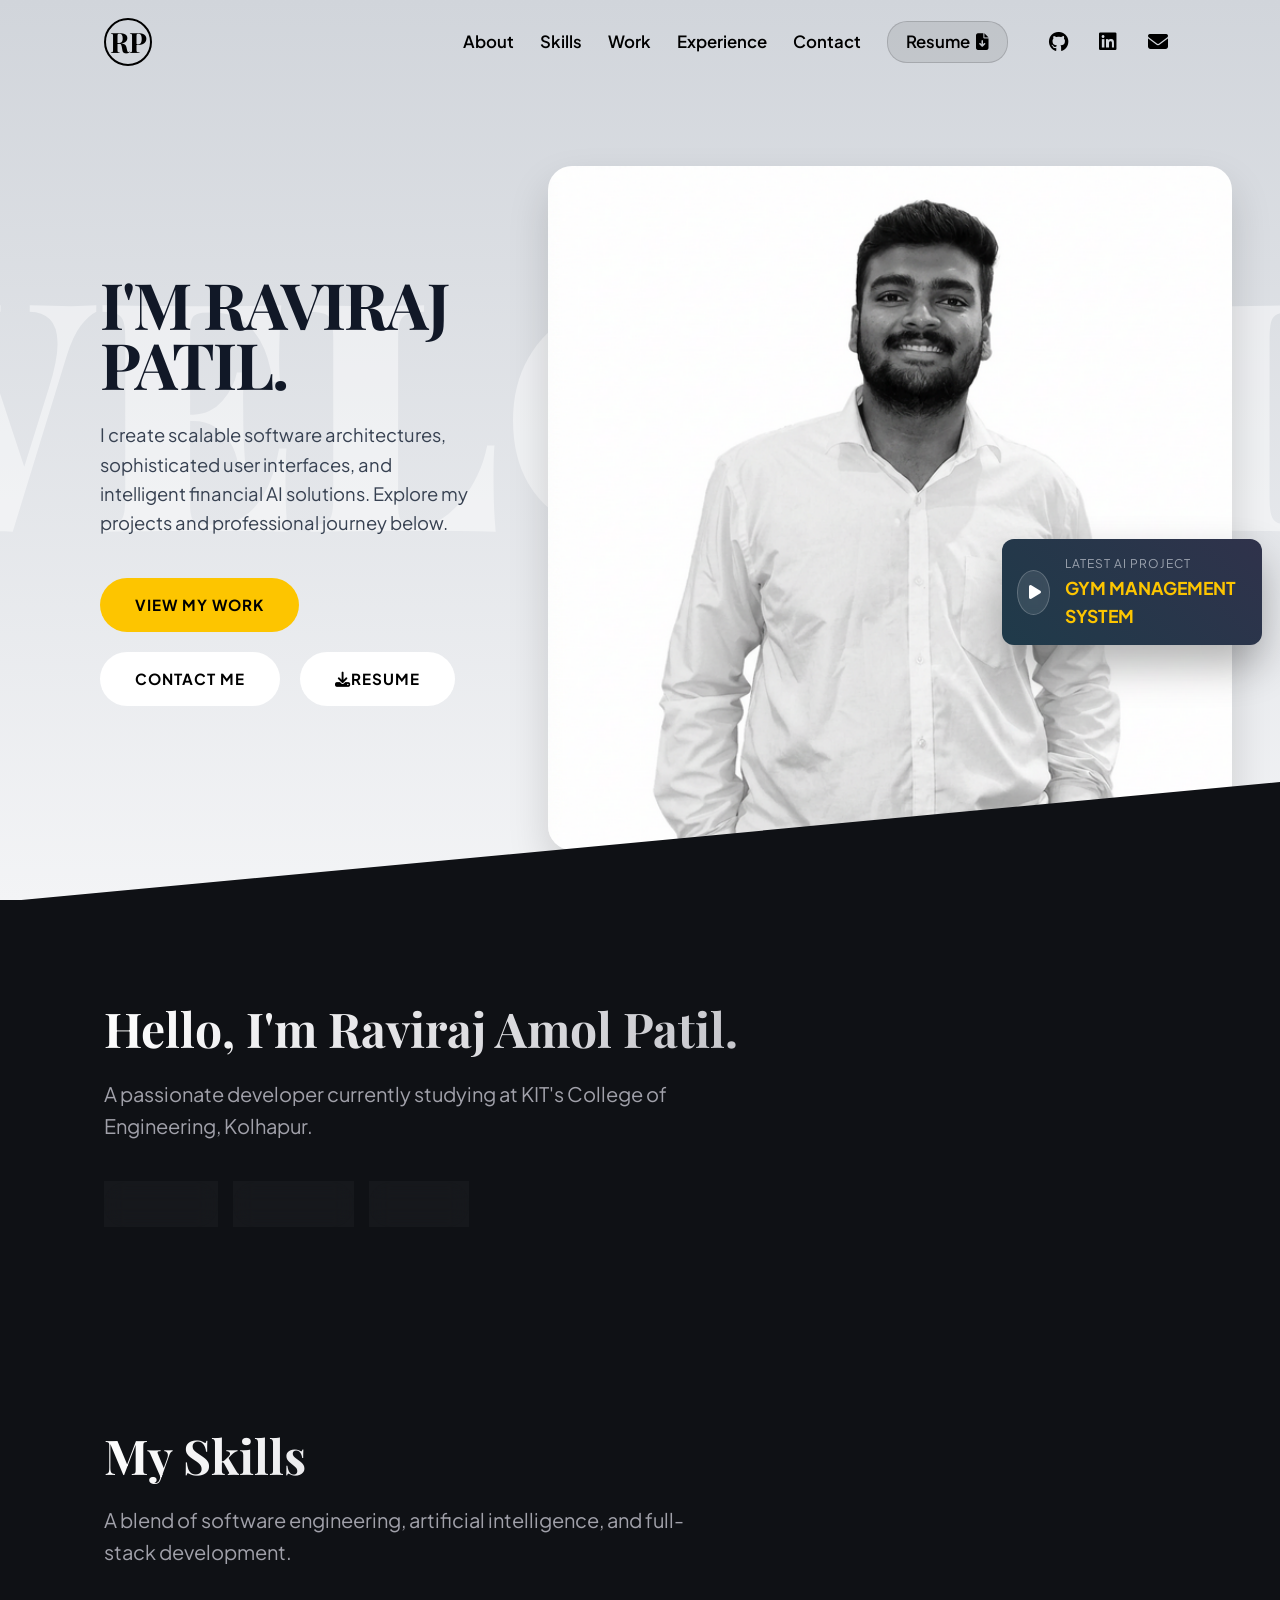
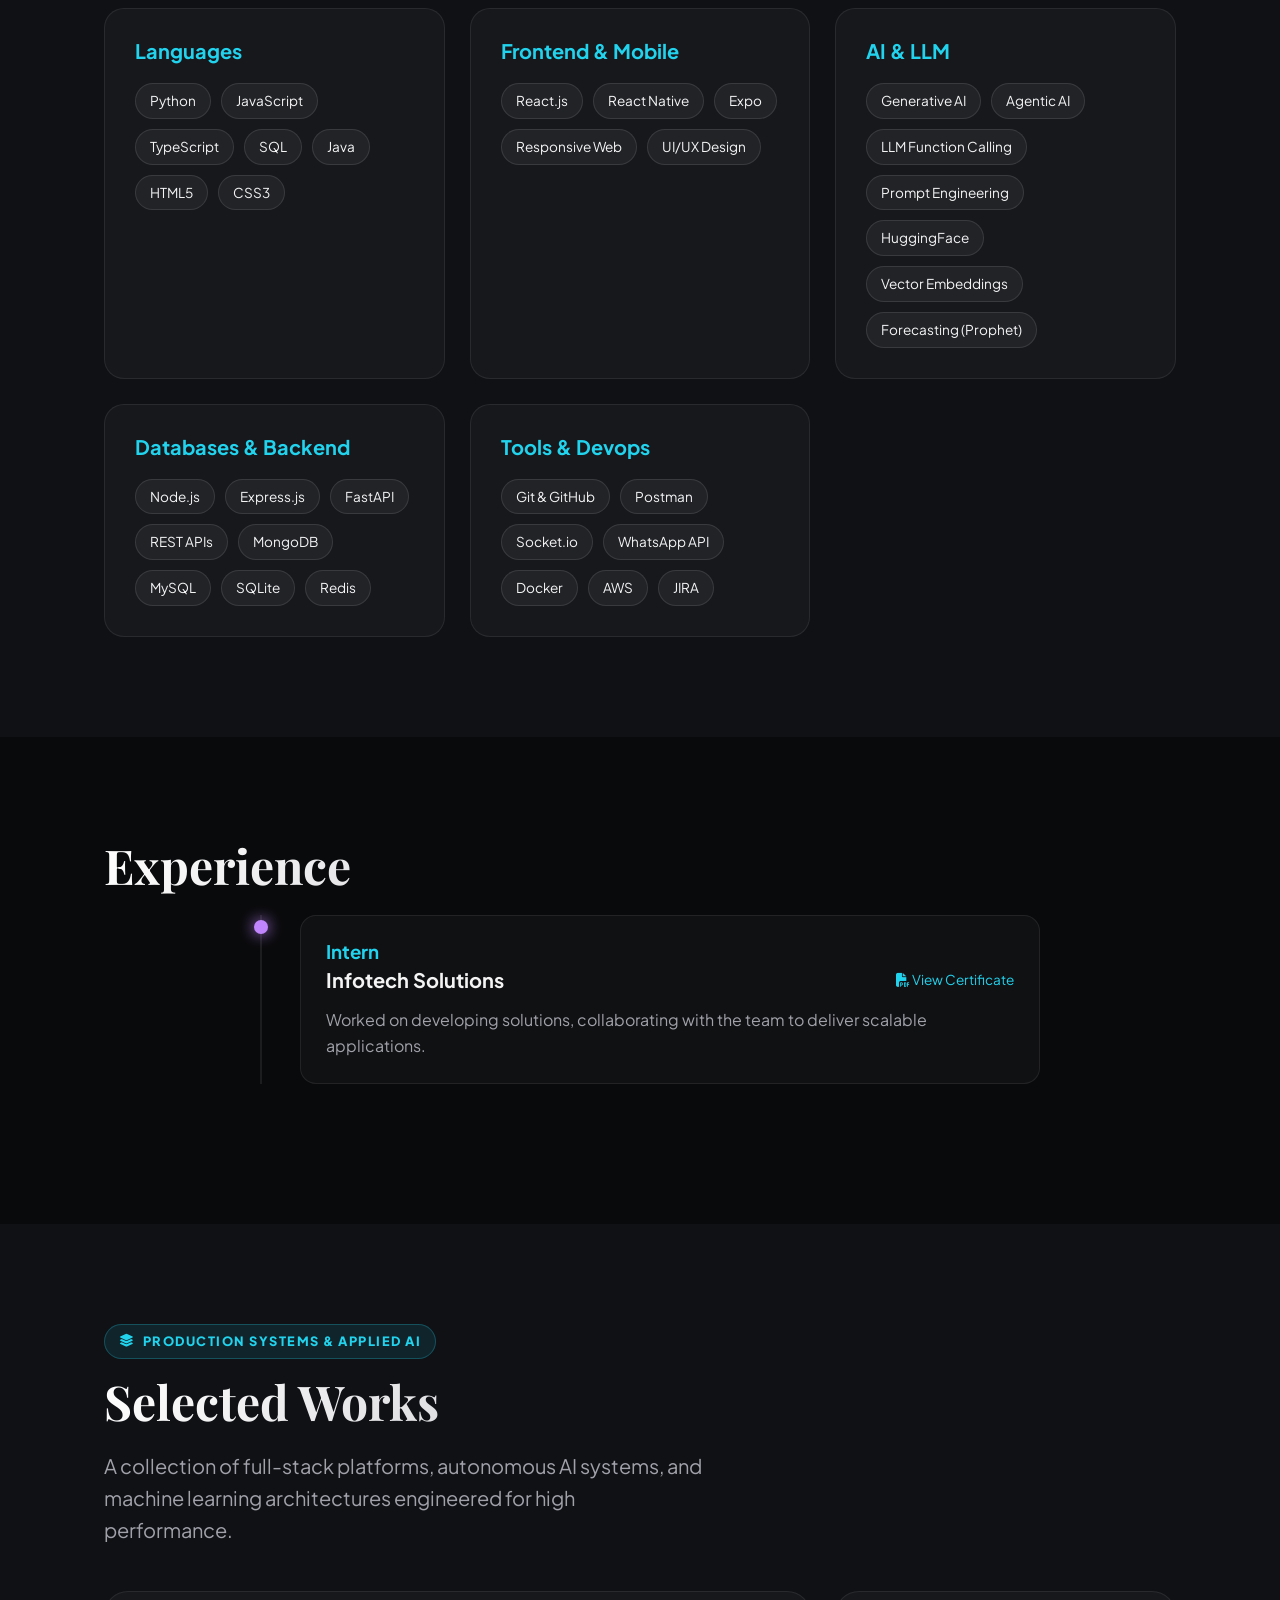
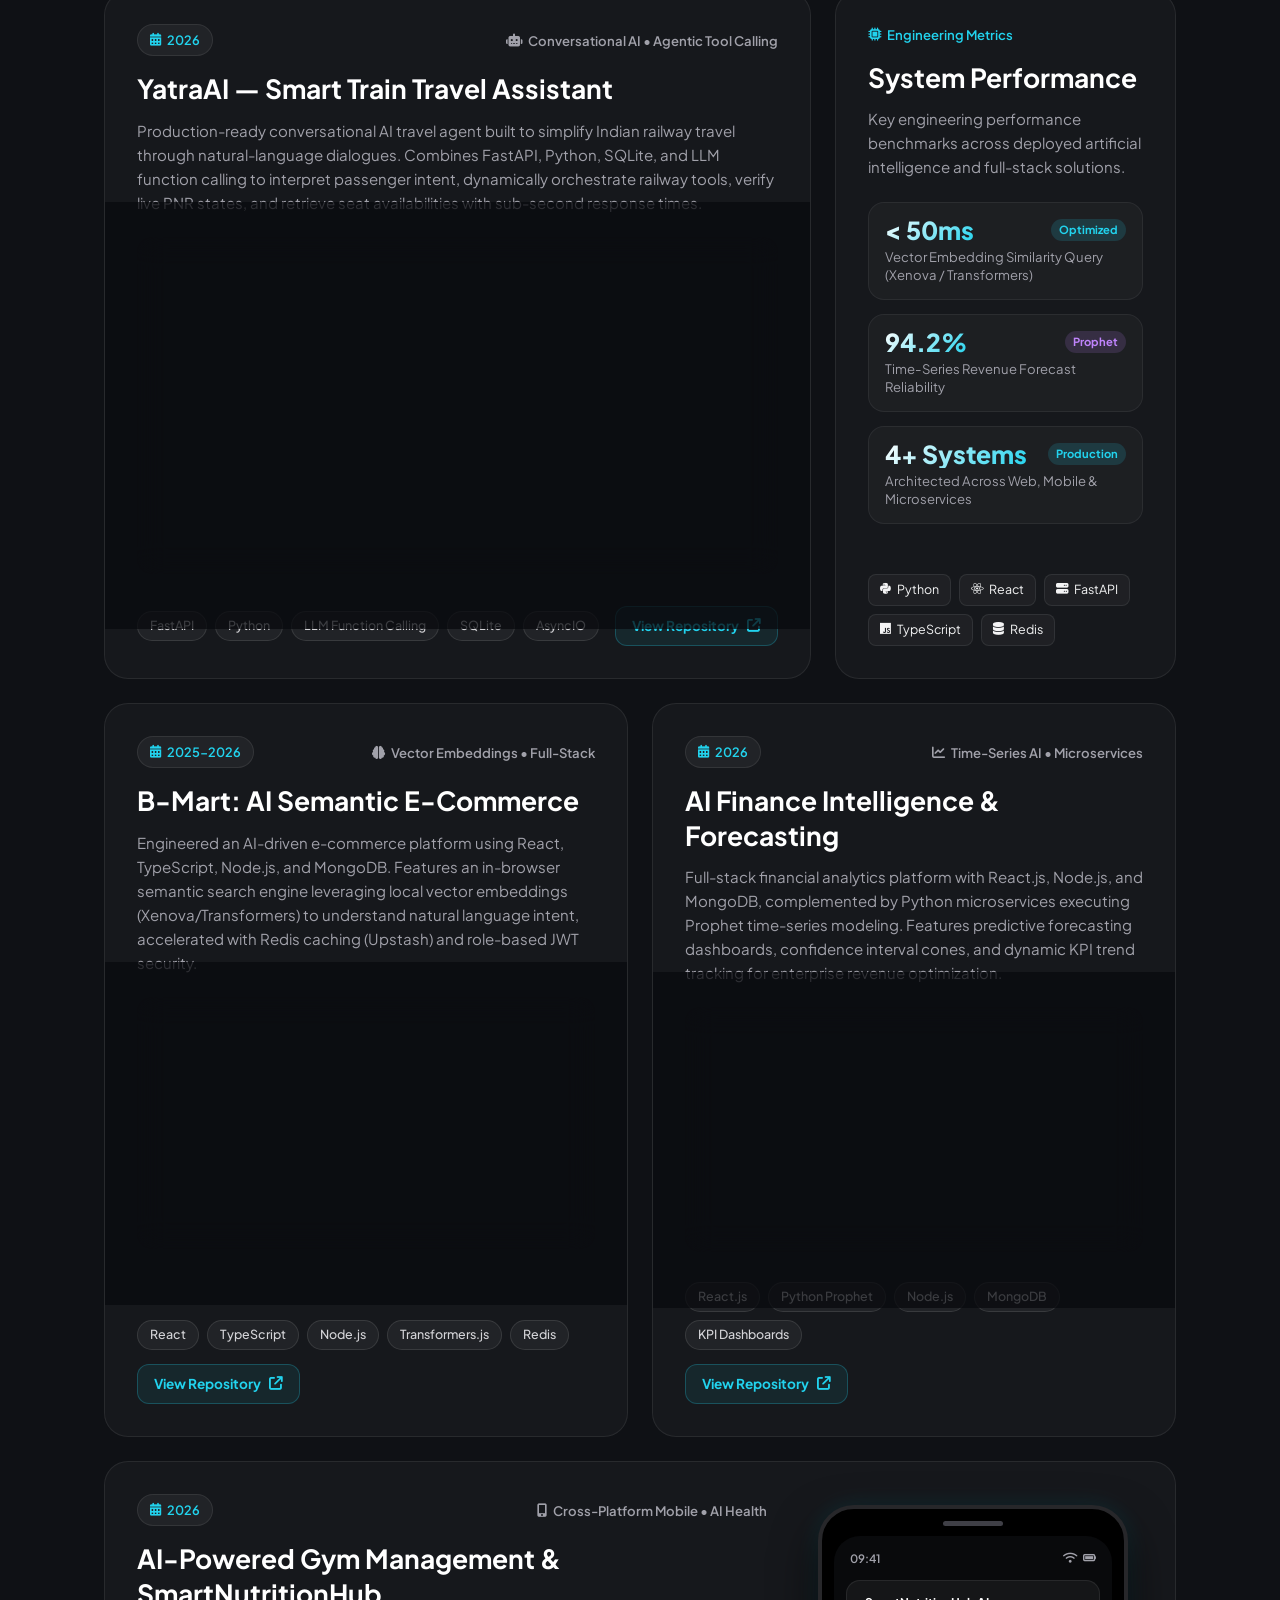
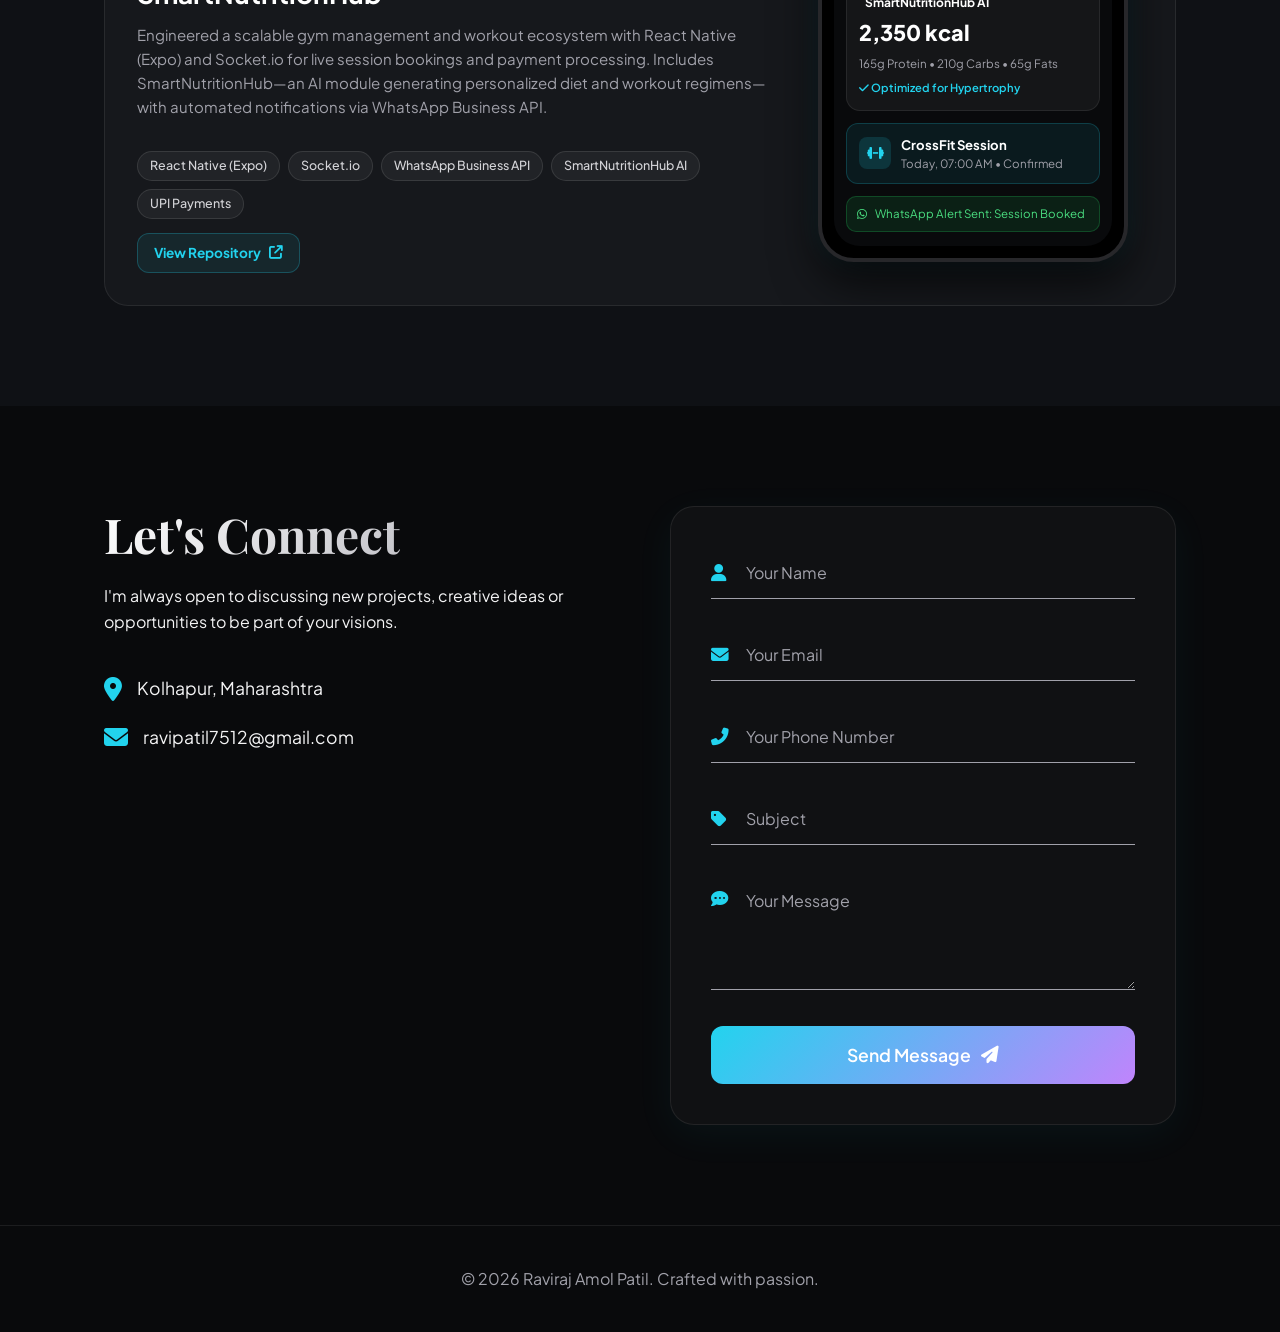
==== commit 6bfda7f3: "fix: remove Ctrl K button from navbar for cleaner topbar layout" ====
--- a/frontend/index.html
+++ b/frontend/index.html
@@ -109,12 +109,6 @@
           <li><a href="#internships" class="nav-link">Experience</a></li>
           <li><a href="#contact" class="nav-link">Contact</a></li>
           <li><a href="RESUME%20latest.pdf" target="_blank" rel="noopener noreferrer" class="nav-resume-btn">Resume <i class="fas fa-file-arrow-down"></i></a></li>
-          <li>
-            <button class="nav-palette-btn" id="paletteTriggerBtn" aria-label="Open Command Palette" title="Command Palette">
-              <i class="fas fa-terminal"></i>
-              <span class="cmd-kbd" id="cmdKbdShortcut">⌘K</span>
-            </button>
-          </li>
         </ul>
 
         <div class="social-icons-nav">
@@ -124,20 +118,12 @@
         </div>
       </div>
 
-      <!-- Quick Command Palette Trigger (Visible on all devices & mobile navbar) -->
-      <div class="nav-mobile-actions">
-        <button class="mobile-palette-btn" id="mobilePaletteBtn" aria-label="Open Command Palette" title="Command Palette">
-          <i class="fas fa-terminal"></i>
-          <span class="mobile-cmd-badge">⌘K</span>
-        </button>
-
-        <!-- Hamburger Menu Button for Mobile & Tablet -->
-        <button class="hamburger-btn" id="hamburgerBtn" aria-label="Toggle navigation menu" aria-expanded="false" aria-controls="navMenuWrapper">
-          <span class="bar"></span>
-          <span class="bar"></span>
-          <span class="bar"></span>
-        </button>
-      </div>
+      <!-- Hamburger Menu Button for Mobile & Tablet -->
+      <button class="hamburger-btn" id="hamburgerBtn" aria-label="Toggle navigation menu" aria-expanded="false" aria-controls="navMenuWrapper">
+        <span class="bar"></span>
+        <span class="bar"></span>
+        <span class="bar"></span>
+      </button>
     </div>
   </nav>
 
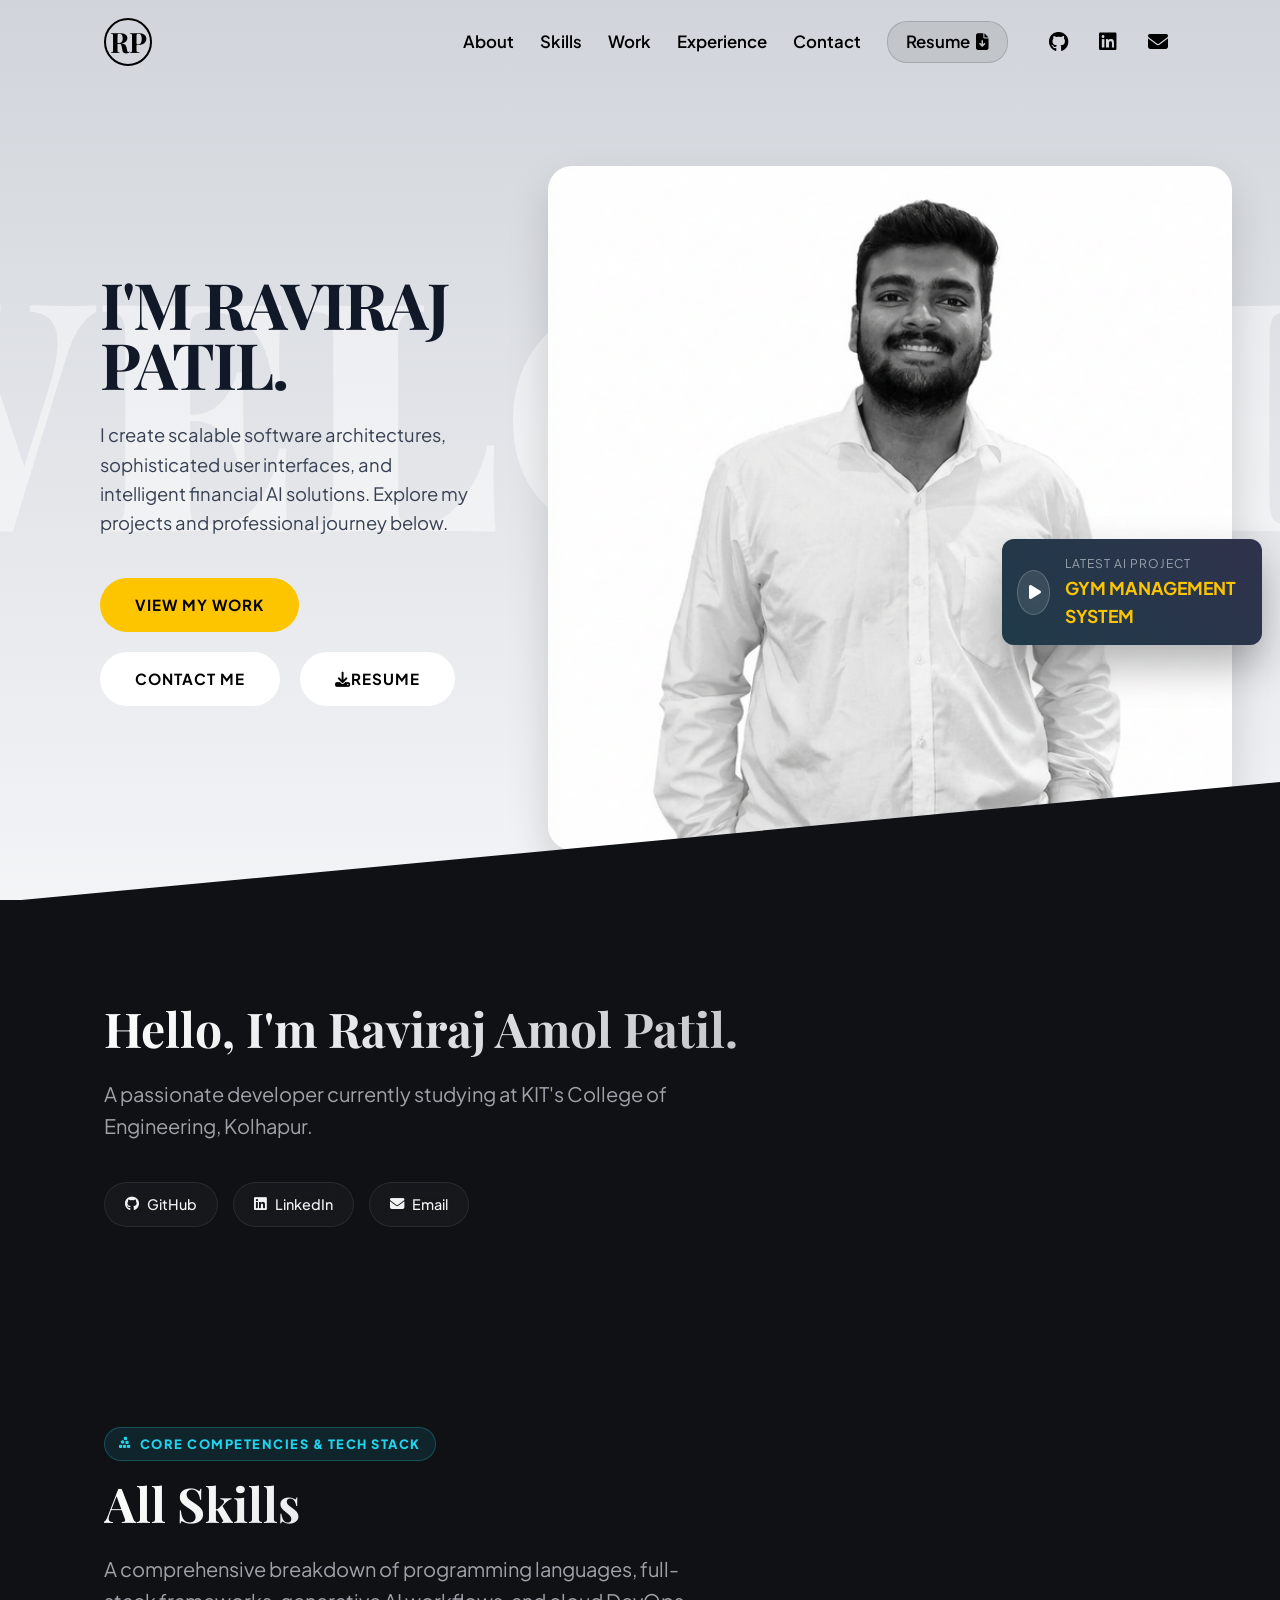
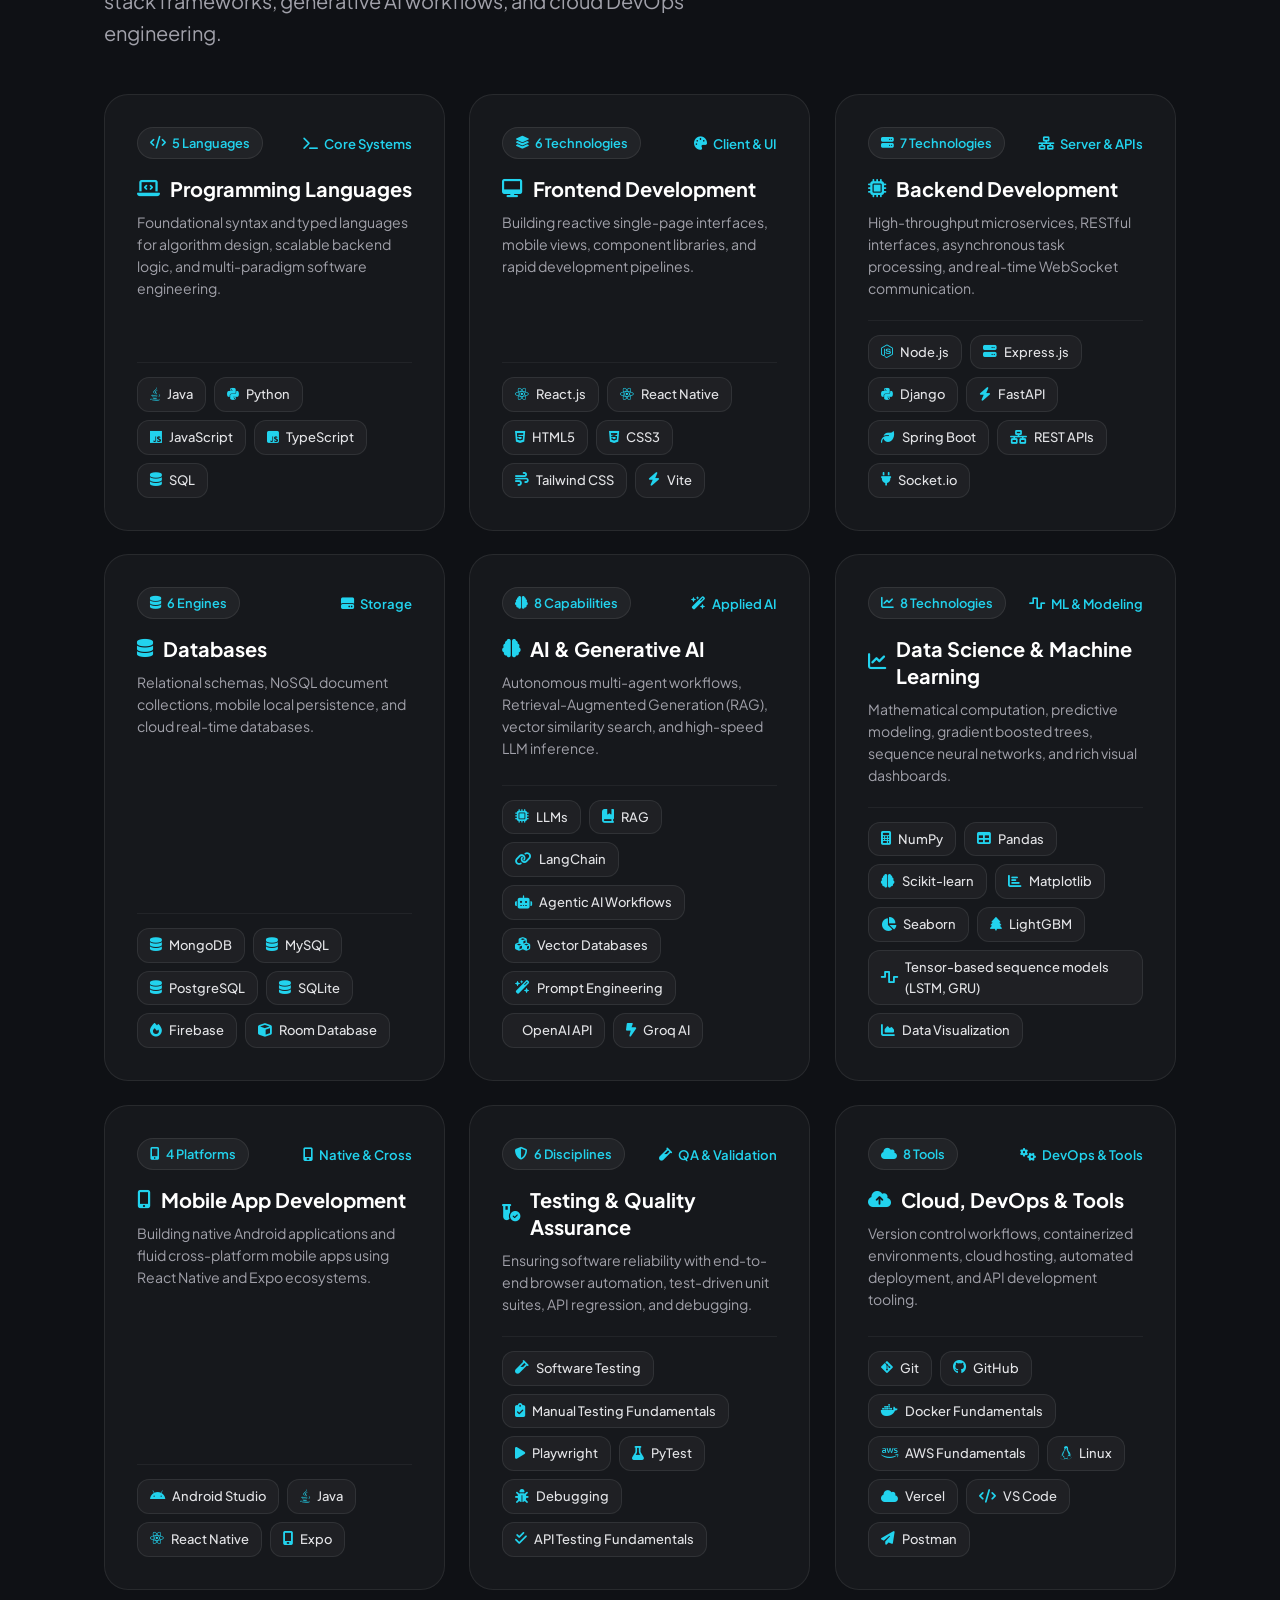
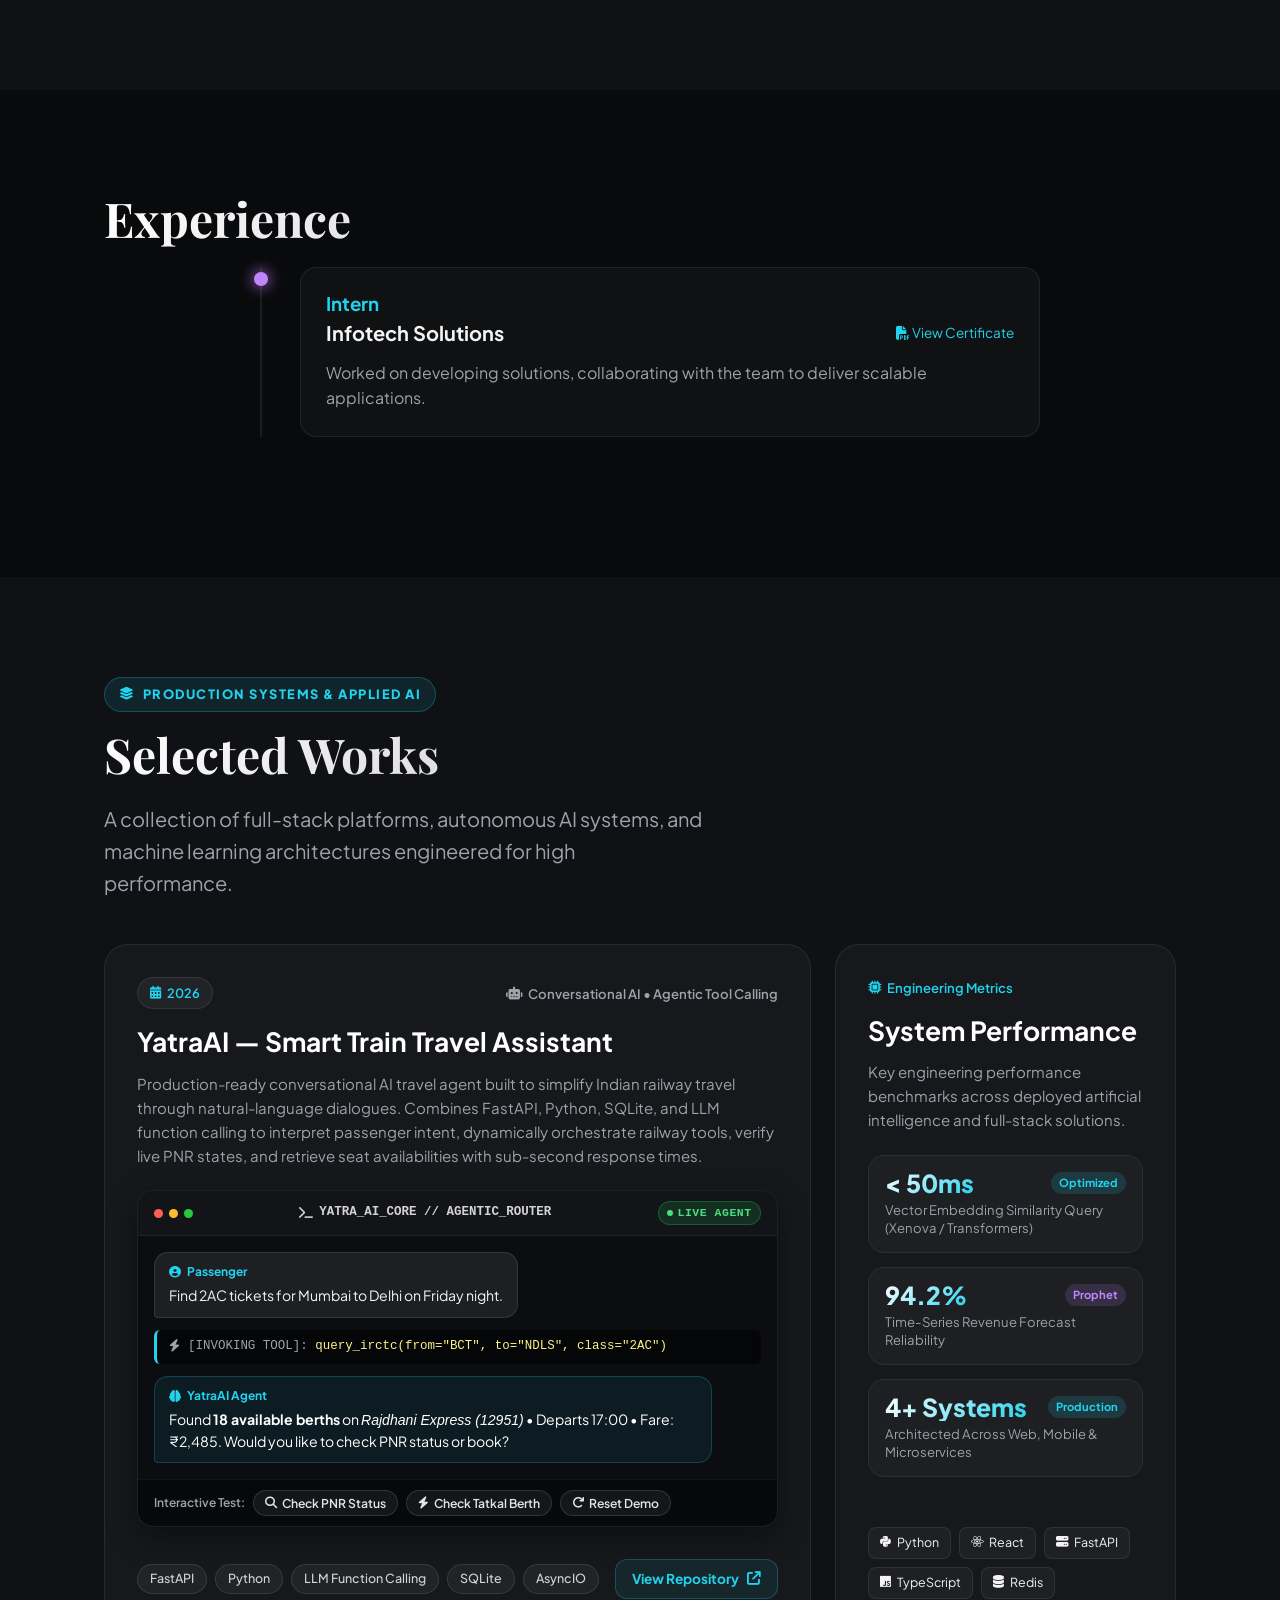
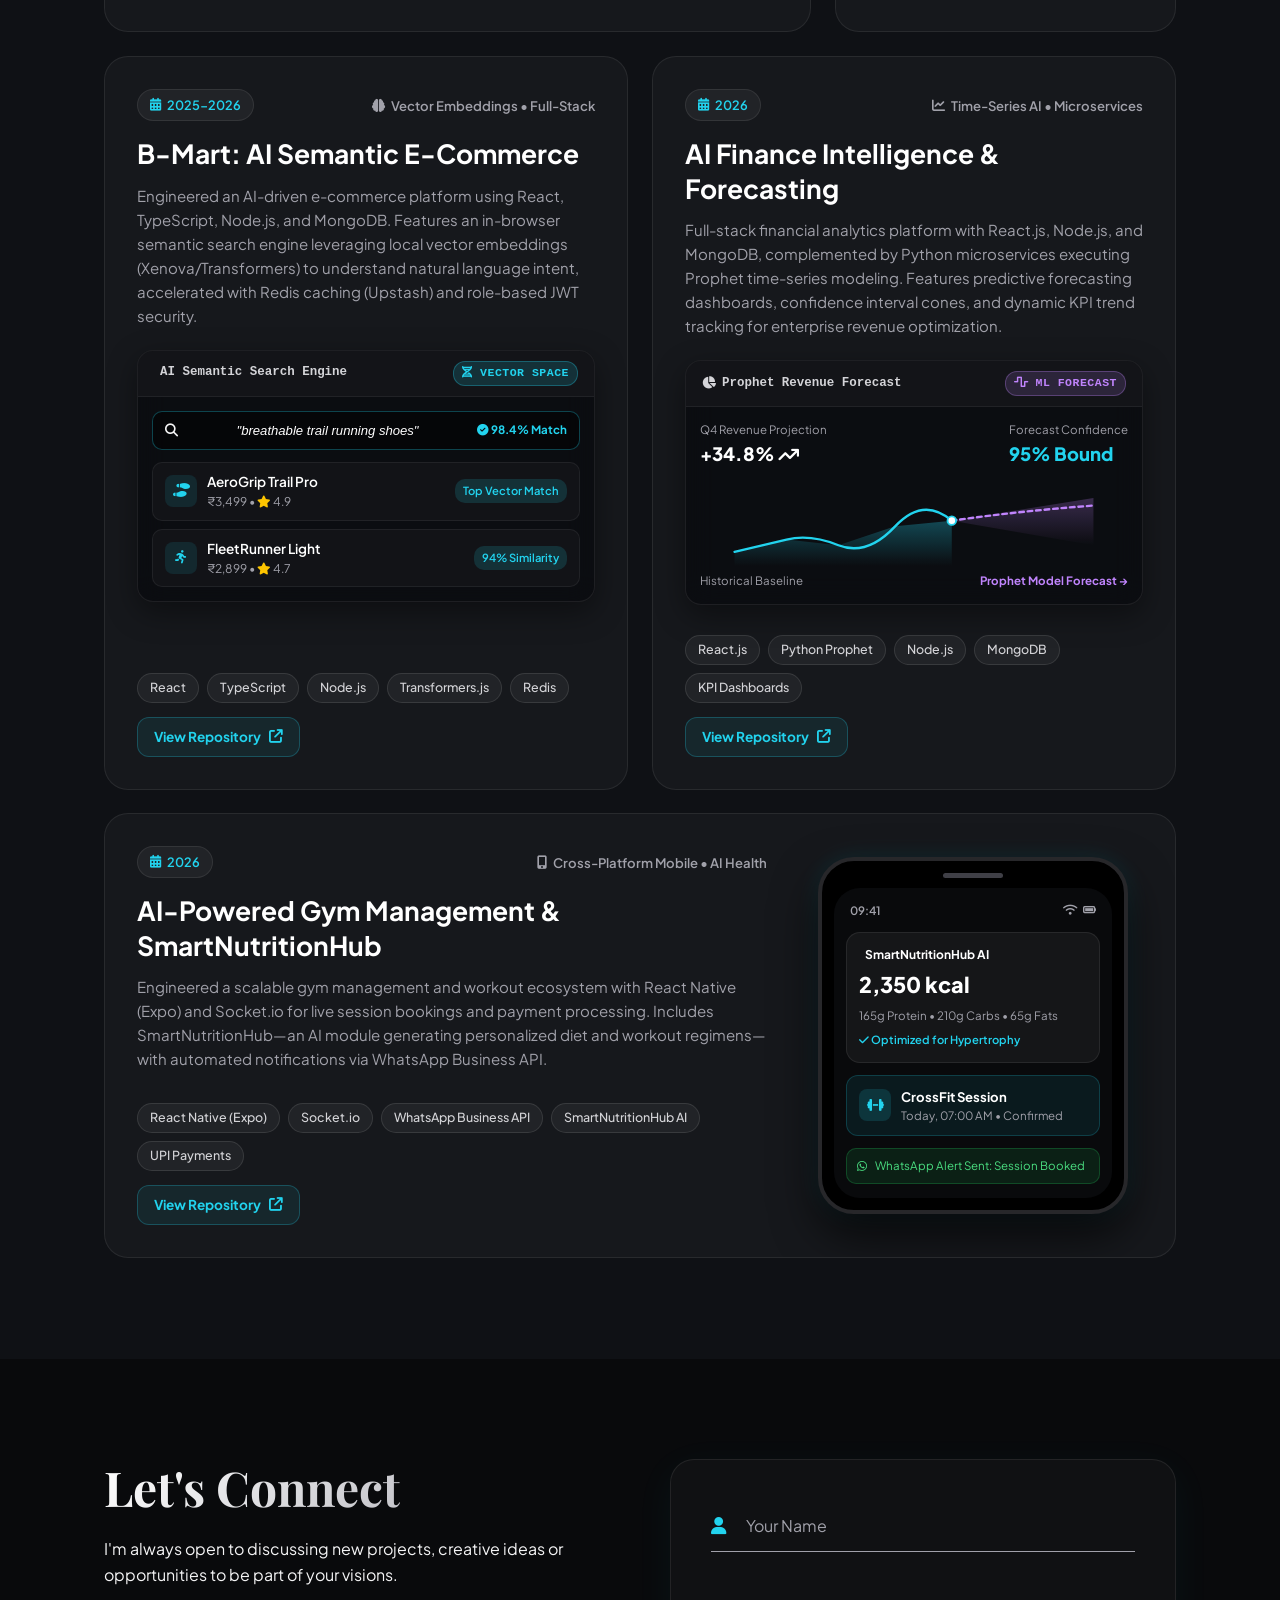
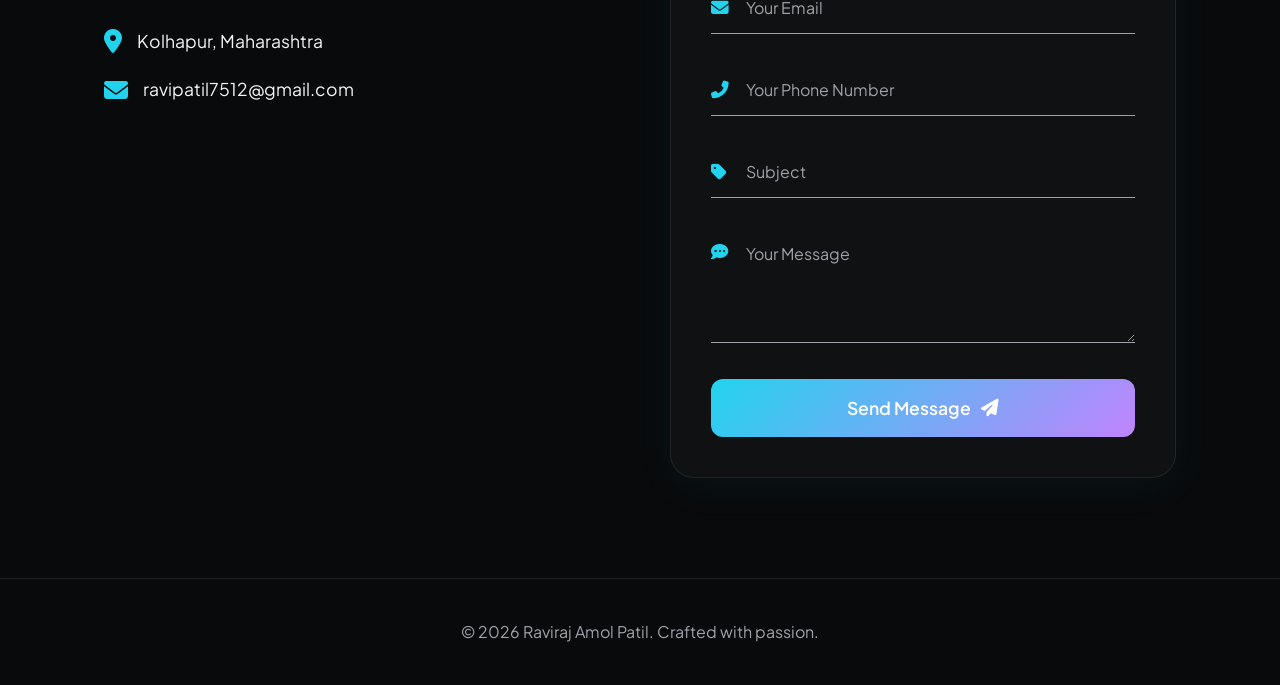
==== commit 9f7a0aac: "feat: recreate All Skills section with Bento Grid template matching Selected Works" ====
--- a/frontend/index.html
+++ b/frontend/index.html
@@ -70,12 +70,18 @@
           "Generative AI",
           "Full-Stack Development",
           "Python",
+          "Java",
+          "JavaScript",
+          "TypeScript",
           "FastAPI",
           "React",
+          "React Native",
           "Node.js",
-          "TypeScript",
+          "Spring Boot",
           "Machine Learning",
-          "Large Language Models"
+          "Large Language Models",
+          "Retrieval-Augmented Generation (RAG)",
+          "DevOps & Docker"
         ]
       },
       {
@@ -187,75 +193,243 @@
       </div>
     </section>
 
-    <!-- Skills Section -->
+    <!-- Skills Section (Bento Grid Layout) -->
     <section id="skills" class="skills section">
       <div class="container">
-        <h2 class="section-title">My Skills</h2>
-        <p class="section-subtitle">A blend of software engineering, artificial intelligence, and full-stack
-          development.</p>
-        <div class="skills-grid">
-
-          <div class="skill-category fade-up">
-            <h3>Languages</h3>
-            <div class="skill-tags">
-              <span>Python</span>
-              <span>JavaScript</span>
-              <span>TypeScript</span>
-              <span>SQL</span>
-              <span>Java</span>
-              <span>HTML5</span>
-              <span>CSS3</span>
-            </div>
-          </div>
-
-          <div class="skill-category fade-up">
-            <h3>Frontend & Mobile</h3>
-            <div class="skill-tags">
-              <span>React.js</span>
-              <span>React Native</span>
-              <span>Expo</span>
-              <span>Responsive Web</span>
-              <span>UI/UX Design</span>
-            </div>
-          </div>
-
-          <div class="skill-category fade-up">
-            <h3>AI & LLM</h3>
-            <div class="skill-tags">
-              <span>Generative AI</span>
-              <span>Agentic AI</span>
-              <span>LLM Function Calling</span>
-              <span>Prompt Engineering</span>
-              <span>HuggingFace</span>
-              <span>Vector Embeddings</span>
-              <span>Forecasting (Prophet)</span>
-            </div>
-          </div>
-
-          <div class="skill-category fade-up">
-            <h3>Databases & Backend</h3>
-            <div class="skill-tags">
-              <span>Node.js</span>
-              <span>Express.js</span>
-              <span>FastAPI</span>
-              <span>REST APIs</span>
-              <span>MongoDB</span>
-              <span>MySQL</span>
-              <span>SQLite</span>
-              <span>Redis</span>
-            </div>
-          </div>
-
-          <div class="skill-category fade-up">
-            <h3>Tools & Devops</h3>
-            <div class="skill-tags">
-              <span>Git & GitHub</span>
-              <span>Postman</span>
-              <span>Socket.io</span>
-              <span>WhatsApp API</span>
-              <span>Docker</span>
-              <span>AWS</span>
-              <span>JIRA</span>
+        <div class="section-header-bento">
+          <span class="section-kicker"><i class="fas fa-cubes-stacked"></i> CORE COMPETENCIES & TECH STACK</span>
+          <h2 class="section-title">All Skills</h2>
+          <p class="section-subtitle">A comprehensive breakdown of programming languages, full-stack frameworks, generative AI workflows, and cloud DevOps engineering.</p>
+        </div>
+
+        <div class="bento-grid skills-bento-grid">
+
+          <!-- Bento Skill Card 1: Programming Languages -->
+          <div class="bento-card tilt-card bento-skill-card fade-up">
+            <div class="bento-card-spotlight"></div>
+            <div class="bento-card-inner">
+              <div class="bento-meta-bar">
+                <span class="project-year"><i class="fas fa-code"></i> 5 Languages</span>
+                <span class="bento-category-tag cyan"><i class="fas fa-terminal"></i> Core Systems</span>
+              </div>
+              <div class="bento-info">
+                <h3 class="bento-title"><i class="fas fa-laptop-code text-cyan"></i> Programming Languages</h3>
+                <p class="bento-desc">Foundational syntax and typed languages for algorithm design, scalable backend logic, and multi-paradigm software engineering.</p>
+              </div>
+              <div class="bento-footer">
+                <div class="bento-tags">
+                  <span><i class="fab fa-java"></i> Java</span>
+                  <span><i class="fab fa-python"></i> Python</span>
+                  <span><i class="fab fa-js"></i> JavaScript</span>
+                  <span><i class="fab fa-js-square"></i> TypeScript</span>
+                  <span><i class="fas fa-database"></i> SQL</span>
+                </div>
+              </div>
+            </div>
+          </div>
+
+          <!-- Bento Skill Card 2: Frontend Development -->
+          <div class="bento-card tilt-card bento-skill-card fade-up">
+            <div class="bento-card-spotlight"></div>
+            <div class="bento-card-inner">
+              <div class="bento-meta-bar">
+                <span class="project-year"><i class="fas fa-layer-group"></i> 6 Technologies</span>
+                <span class="bento-category-tag cyan"><i class="fas fa-palette"></i> Client & UI</span>
+              </div>
+              <div class="bento-info">
+                <h3 class="bento-title"><i class="fas fa-desktop text-cyan"></i> Frontend Development</h3>
+                <p class="bento-desc">Building reactive single-page interfaces, mobile views, component libraries, and rapid development pipelines.</p>
+              </div>
+              <div class="bento-footer">
+                <div class="bento-tags">
+                  <span><i class="fab fa-react"></i> React.js</span>
+                  <span><i class="fab fa-react"></i> React Native</span>
+                  <span><i class="fab fa-html5"></i> HTML5</span>
+                  <span><i class="fab fa-css3-alt"></i> CSS3</span>
+                  <span><i class="fas fa-wind"></i> Tailwind CSS</span>
+                  <span><i class="fas fa-bolt"></i> Vite</span>
+                </div>
+              </div>
+            </div>
+          </div>
+
+          <!-- Bento Skill Card 3: Backend Development -->
+          <div class="bento-card tilt-card bento-skill-card fade-up">
+            <div class="bento-card-spotlight"></div>
+            <div class="bento-card-inner">
+              <div class="bento-meta-bar">
+                <span class="project-year"><i class="fas fa-server"></i> 7 Technologies</span>
+                <span class="bento-category-tag cyan"><i class="fas fa-network-wired"></i> Server & APIs</span>
+              </div>
+              <div class="bento-info">
+                <h3 class="bento-title"><i class="fas fa-microchip text-cyan"></i> Backend Development</h3>
+                <p class="bento-desc">High-throughput microservices, RESTful interfaces, asynchronous task processing, and real-time WebSocket communication.</p>
+              </div>
+              <div class="bento-footer">
+                <div class="bento-tags">
+                  <span><i class="fab fa-node-js"></i> Node.js</span>
+                  <span><i class="fas fa-server"></i> Express.js</span>
+                  <span><i class="fab fa-python"></i> Django</span>
+                  <span><i class="fas fa-bolt"></i> FastAPI</span>
+                  <span><i class="fas fa-leaf"></i> Spring Boot</span>
+                  <span><i class="fas fa-network-wired"></i> REST APIs</span>
+                  <span><i class="fas fa-plug"></i> Socket.io</span>
+                </div>
+              </div>
+            </div>
+          </div>
+
+          <!-- Bento Skill Card 4: Databases -->
+          <div class="bento-card tilt-card bento-skill-card fade-up">
+            <div class="bento-card-spotlight"></div>
+            <div class="bento-card-inner">
+              <div class="bento-meta-bar">
+                <span class="project-year"><i class="fas fa-database"></i> 6 Engines</span>
+                <span class="bento-category-tag cyan"><i class="fas fa-hard-drive"></i> Storage</span>
+              </div>
+              <div class="bento-info">
+                <h3 class="bento-title"><i class="fas fa-database text-cyan"></i> Databases</h3>
+                <p class="bento-desc">Relational schemas, NoSQL document collections, mobile local persistence, and cloud real-time databases.</p>
+              </div>
+              <div class="bento-footer">
+                <div class="bento-tags">
+                  <span><i class="fas fa-database"></i> MongoDB</span>
+                  <span><i class="fas fa-database"></i> MySQL</span>
+                  <span><i class="fas fa-database"></i> PostgreSQL</span>
+                  <span><i class="fas fa-database"></i> SQLite</span>
+                  <span><i class="fas fa-fire"></i> Firebase</span>
+                  <span><i class="fas fa-cube"></i> Room Database</span>
+                </div>
+              </div>
+            </div>
+          </div>
+
+          <!-- Bento Skill Card 5: AI & Generative AI -->
+          <div class="bento-card tilt-card bento-skill-card fade-up">
+            <div class="bento-card-spotlight"></div>
+            <div class="bento-card-inner">
+              <div class="bento-meta-bar">
+                <span class="project-year"><i class="fas fa-brain"></i> 8 Capabilities</span>
+                <span class="bento-category-tag cyan"><i class="fas fa-wand-magic-sparkles"></i> Applied AI</span>
+              </div>
+              <div class="bento-info">
+                <h3 class="bento-title"><i class="fas fa-brain text-cyan"></i> AI & Generative AI</h3>
+                <p class="bento-desc">Autonomous multi-agent workflows, Retrieval-Augmented Generation (RAG), vector similarity search, and high-speed LLM inference.</p>
+              </div>
+              <div class="bento-footer">
+                <div class="bento-tags">
+                  <span><i class="fas fa-microchip"></i> LLMs</span>
+                  <span><i class="fas fa-book-bookmark"></i> RAG</span>
+                  <span><i class="fas fa-link"></i> LangChain</span>
+                  <span><i class="fas fa-robot"></i> Agentic AI Workflows</span>
+                  <span><i class="fas fa-cubes"></i> Vector Databases</span>
+                  <span><i class="fas fa-wand-magic-sparkles"></i> Prompt Engineering</span>
+                  <span><i class="fas fa-sparkles"></i> OpenAI API</span>
+                  <span><i class="fas fa-bolt-lightning"></i> Groq AI</span>
+                </div>
+              </div>
+            </div>
+          </div>
+
+          <!-- Bento Skill Card 6: Data Science & Machine Learning -->
+          <div class="bento-card tilt-card bento-skill-card fade-up">
+            <div class="bento-card-spotlight"></div>
+            <div class="bento-card-inner">
+              <div class="bento-meta-bar">
+                <span class="project-year"><i class="fas fa-chart-line"></i> 8 Technologies</span>
+                <span class="bento-category-tag cyan"><i class="fas fa-wave-square"></i> ML & Modeling</span>
+              </div>
+              <div class="bento-info">
+                <h3 class="bento-title"><i class="fas fa-chart-line text-cyan"></i> Data Science & Machine Learning</h3>
+                <p class="bento-desc">Mathematical computation, predictive modeling, gradient boosted trees, sequence neural networks, and rich visual dashboards.</p>
+              </div>
+              <div class="bento-footer">
+                <div class="bento-tags">
+                  <span><i class="fas fa-calculator"></i> NumPy</span>
+                  <span><i class="fas fa-table"></i> Pandas</span>
+                  <span><i class="fas fa-brain"></i> Scikit-learn</span>
+                  <span><i class="fas fa-chart-bar"></i> Matplotlib</span>
+                  <span><i class="fas fa-chart-pie"></i> Seaborn</span>
+                  <span><i class="fas fa-tree"></i> LightGBM</span>
+                  <span><i class="fas fa-wave-square"></i> Tensor-based sequence models (LSTM, GRU)</span>
+                  <span><i class="fas fa-chart-area"></i> Data Visualization</span>
+                </div>
+              </div>
+            </div>
+          </div>
+
+          <!-- Bento Skill Card 7: Mobile App Development -->
+          <div class="bento-card tilt-card bento-skill-card fade-up">
+            <div class="bento-card-spotlight"></div>
+            <div class="bento-card-inner">
+              <div class="bento-meta-bar">
+                <span class="project-year"><i class="fas fa-mobile-alt"></i> 4 Platforms</span>
+                <span class="bento-category-tag cyan"><i class="fas fa-mobile-screen"></i> Native & Cross</span>
+              </div>
+              <div class="bento-info">
+                <h3 class="bento-title"><i class="fas fa-mobile-screen-button text-cyan"></i> Mobile App Development</h3>
+                <p class="bento-desc">Building native Android applications and fluid cross-platform mobile apps using React Native and Expo ecosystems.</p>
+              </div>
+              <div class="bento-footer">
+                <div class="bento-tags">
+                  <span><i class="fab fa-android"></i> Android Studio</span>
+                  <span><i class="fab fa-java"></i> Java</span>
+                  <span><i class="fab fa-react"></i> React Native</span>
+                  <span><i class="fas fa-mobile-screen"></i> Expo</span>
+                </div>
+              </div>
+            </div>
+          </div>
+
+          <!-- Bento Skill Card 8: Testing & Quality Assurance -->
+          <div class="bento-card tilt-card bento-skill-card fade-up">
+            <div class="bento-card-spotlight"></div>
+            <div class="bento-card-inner">
+              <div class="bento-meta-bar">
+                <span class="project-year"><i class="fas fa-shield-halved"></i> 6 Disciplines</span>
+                <span class="bento-category-tag cyan"><i class="fas fa-vial"></i> QA & Validation</span>
+              </div>
+              <div class="bento-info">
+                <h3 class="bento-title"><i class="fas fa-vial-circle-check text-cyan"></i> Testing & Quality Assurance</h3>
+                <p class="bento-desc">Ensuring software reliability with end-to-end browser automation, test-driven unit suites, API regression, and debugging.</p>
+              </div>
+              <div class="bento-footer">
+                <div class="bento-tags">
+                  <span><i class="fas fa-vial"></i> Software Testing</span>
+                  <span><i class="fas fa-clipboard-check"></i> Manual Testing Fundamentals</span>
+                  <span><i class="fas fa-play"></i> Playwright</span>
+                  <span><i class="fas fa-flask"></i> PyTest</span>
+                  <span><i class="fas fa-bug"></i> Debugging</span>
+                  <span><i class="fas fa-check-double"></i> API Testing Fundamentals</span>
+                </div>
+              </div>
+            </div>
+          </div>
+
+          <!-- Bento Skill Card 9: Cloud, DevOps & Tools -->
+          <div class="bento-card tilt-card bento-skill-card fade-up">
+            <div class="bento-card-spotlight"></div>
+            <div class="bento-card-inner">
+              <div class="bento-meta-bar">
+                <span class="project-year"><i class="fas fa-cloud"></i> 8 Tools</span>
+                <span class="bento-category-tag cyan"><i class="fas fa-gears"></i> DevOps & Tools</span>
+              </div>
+              <div class="bento-info">
+                <h3 class="bento-title"><i class="fas fa-cloud-arrow-up text-cyan"></i> Cloud, DevOps & Tools</h3>
+                <p class="bento-desc">Version control workflows, containerized environments, cloud hosting, automated deployment, and API development tooling.</p>
+              </div>
+              <div class="bento-footer">
+                <div class="bento-tags">
+                  <span><i class="fab fa-git-alt"></i> Git</span>
+                  <span><i class="fab fa-github"></i> GitHub</span>
+                  <span><i class="fab fa-docker"></i> Docker Fundamentals</span>
+                  <span><i class="fab fa-aws"></i> AWS Fundamentals</span>
+                  <span><i class="fab fa-linux"></i> Linux</span>
+                  <span><i class="fas fa-cloud"></i> Vercel</span>
+                  <span><i class="fas fa-code"></i> VS Code</span>
+                  <span><i class="fas fa-paper-plane"></i> Postman</span>
+                </div>
+              </div>
             </div>
           </div>
 
--- a/frontend/style.css
+++ b/frontend/style.css
@@ -669,6 +669,123 @@
   background: var(--accent-cyan);
   color: #000;
   border-color: var(--accent-cyan);
+}
+
+/* ==========================================================================
+   All Skills Bento Grid Template (Matching Selected Works Architecture)
+   ========================================================================== */
+
+.skills-bento-grid {
+  display: grid;
+  grid-template-columns: repeat(12, 1fr);
+  gap: 24px;
+  perspective: 1200px;
+}
+
+.bento-skill-card {
+  grid-column: span 4;
+  display: flex;
+  flex-direction: column;
+}
+
+.bento-skill-card .bento-card-inner {
+  display: flex;
+  flex-direction: column;
+  height: 100%;
+}
+
+.bento-skill-card .bento-meta-bar {
+  margin-bottom: 16px;
+}
+
+.bento-skill-card .bento-title {
+  font-size: 1.25rem;
+  font-weight: 700;
+  color: #fff;
+  margin-bottom: 10px;
+  display: flex;
+  align-items: center;
+  gap: 10px;
+  line-height: 1.35;
+}
+
+.bento-skill-card .bento-title i {
+  font-size: 1.15rem;
+  flex-shrink: 0;
+}
+
+.bento-skill-card .bento-desc {
+  font-size: 0.88rem;
+  color: var(--text-muted);
+  line-height: 1.55;
+  margin-bottom: 20px;
+}
+
+.bento-skill-card .bento-footer {
+  margin-top: auto;
+  padding-top: 14px;
+  border-top: 1px solid rgba(255, 255, 255, 0.05);
+}
+
+.bento-skill-card .bento-tags {
+  display: flex;
+  flex-wrap: wrap;
+  gap: 8px;
+  width: 100%;
+}
+
+.bento-skill-card .bento-tags span {
+  display: inline-flex;
+  align-items: center;
+  gap: 7px;
+  background: rgba(255, 255, 255, 0.04);
+  border: 1px solid rgba(255, 255, 255, 0.08);
+  padding: 6px 12px;
+  border-radius: 12px;
+  font-size: 0.81rem;
+  color: #e4e4e7;
+  font-weight: 500;
+  transition: all 0.25s cubic-bezier(0.16, 1, 0.3, 1);
+  user-select: none;
+}
+
+.bento-skill-card .bento-tags span i {
+  font-size: 0.85rem;
+  color: var(--accent-cyan);
+  transition: transform 0.25s ease;
+}
+
+.bento-skill-card .bento-tags span:hover {
+  background: rgba(34, 211, 238, 0.14);
+  border-color: rgba(34, 211, 238, 0.45);
+  color: #ffffff;
+  transform: translateY(-2px);
+  box-shadow: 0 4px 14px rgba(34, 211, 238, 0.12);
+}
+
+.bento-skill-card .bento-tags span:hover i {
+  transform: scale(1.15);
+}
+
+/* Responsive Rules for Skills Bento Grid */
+@media (max-width: 1024px) and (min-width: 768px) {
+  .skills-bento-grid {
+    grid-template-columns: repeat(2, 1fr) !important;
+    gap: 20px;
+  }
+  .bento-skill-card {
+    grid-column: span 1 !important;
+  }
+}
+
+@media (max-width: 767px) {
+  .skills-bento-grid {
+    grid-template-columns: 1fr !important;
+    gap: 16px;
+  }
+  .bento-skill-card {
+    grid-column: span 1 !important;
+  }
 }
 
 /* Timeline */
